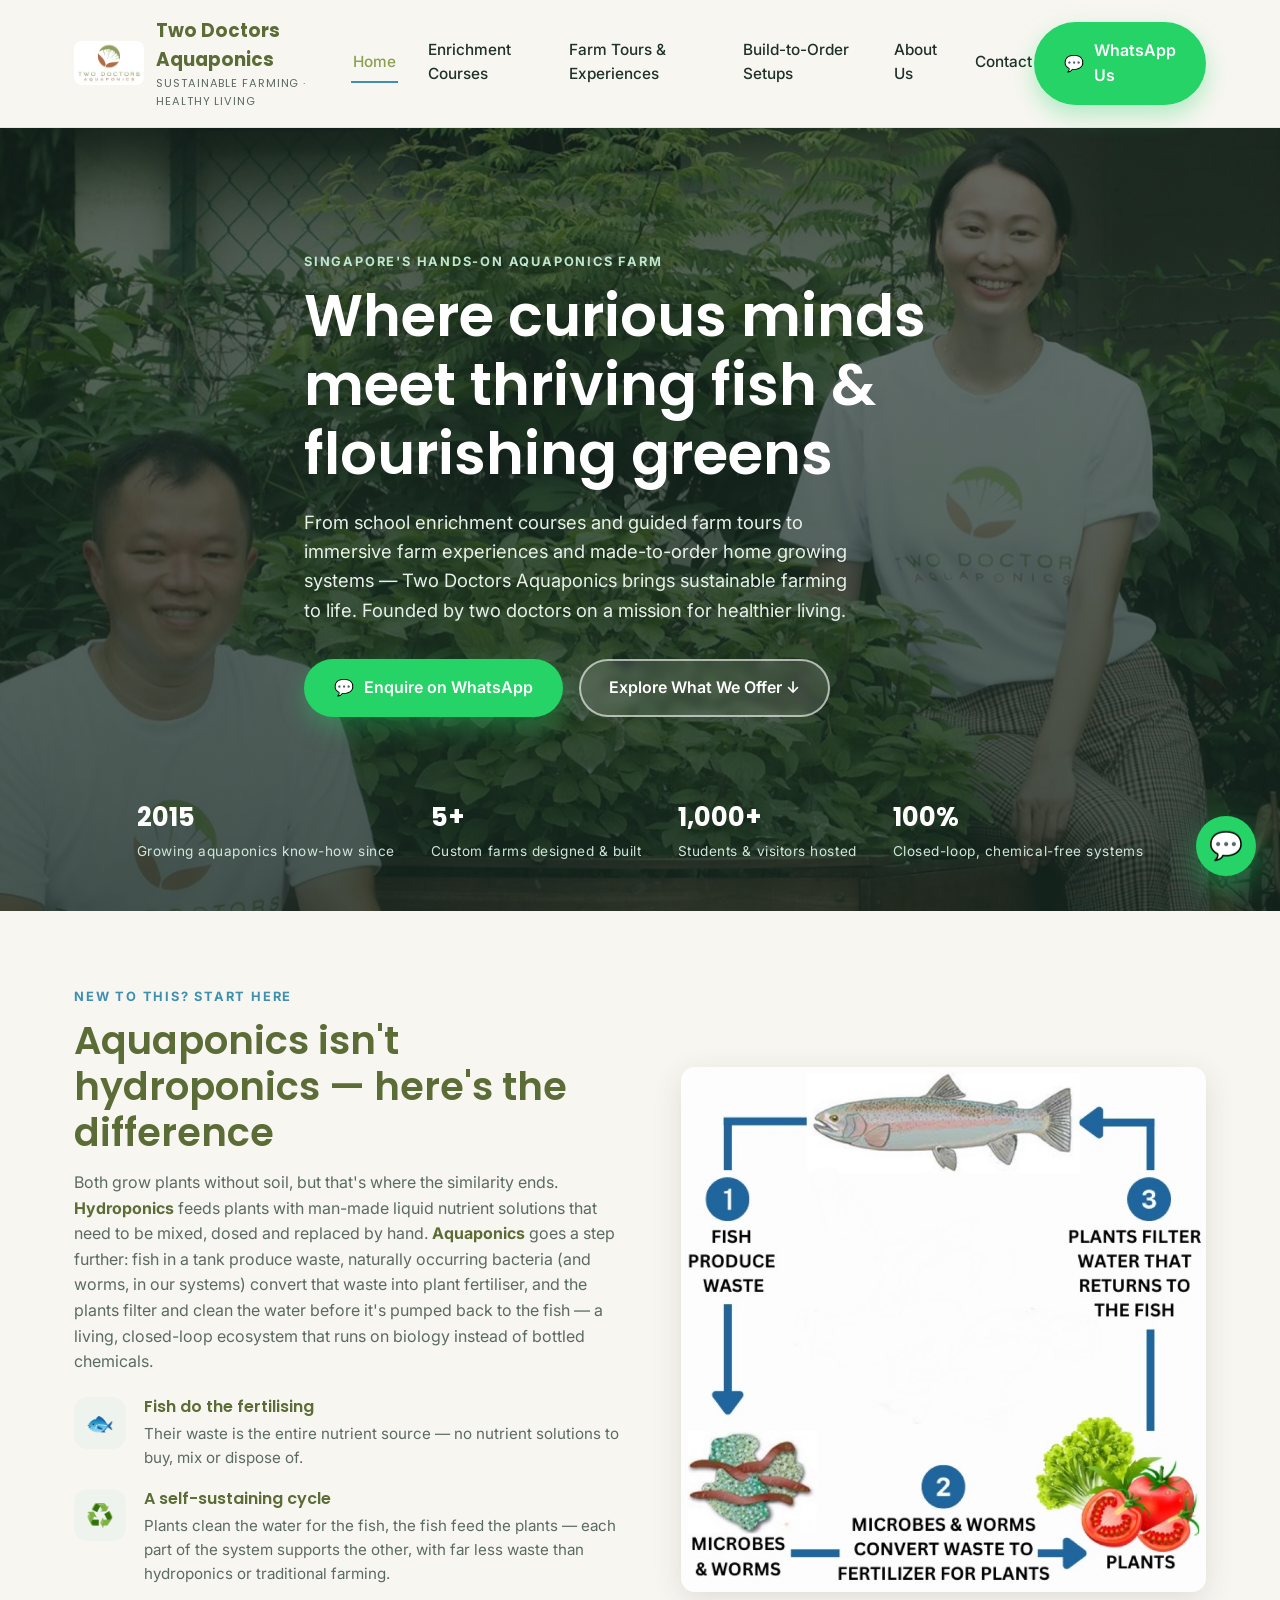
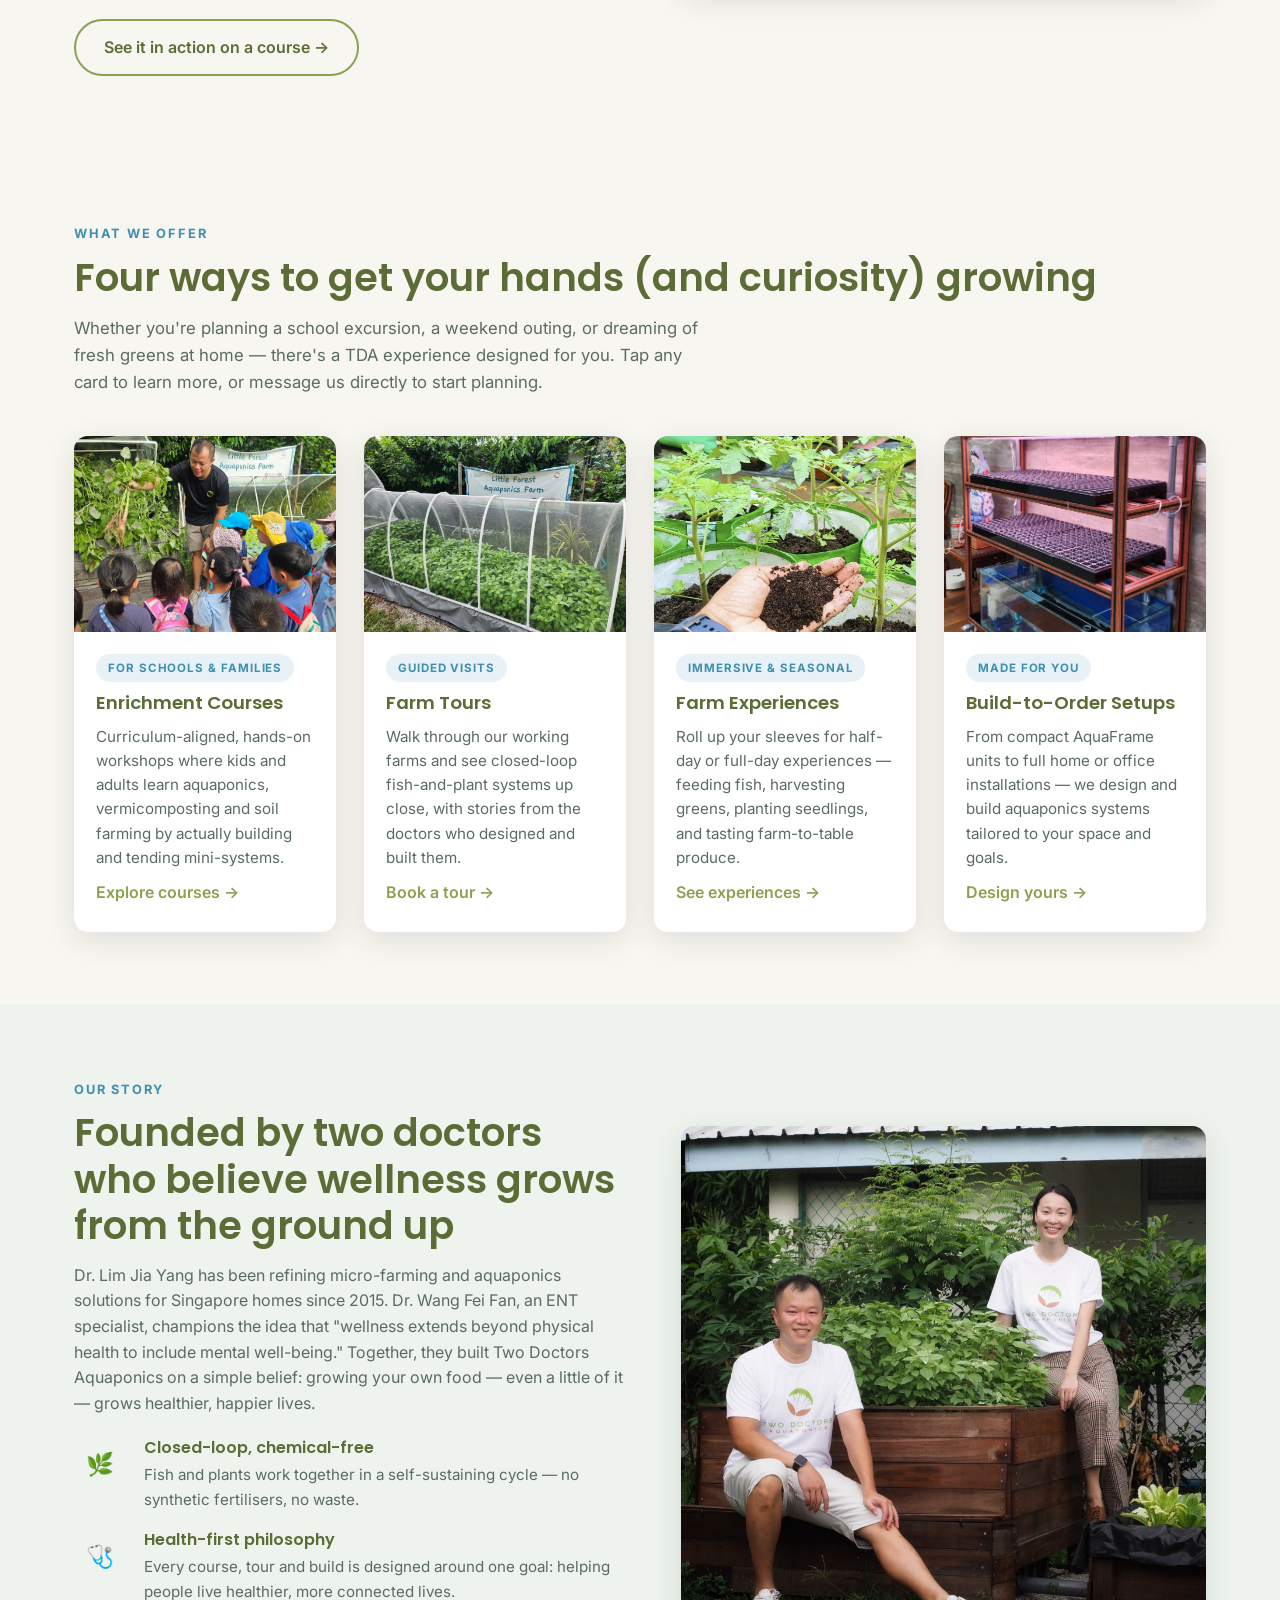
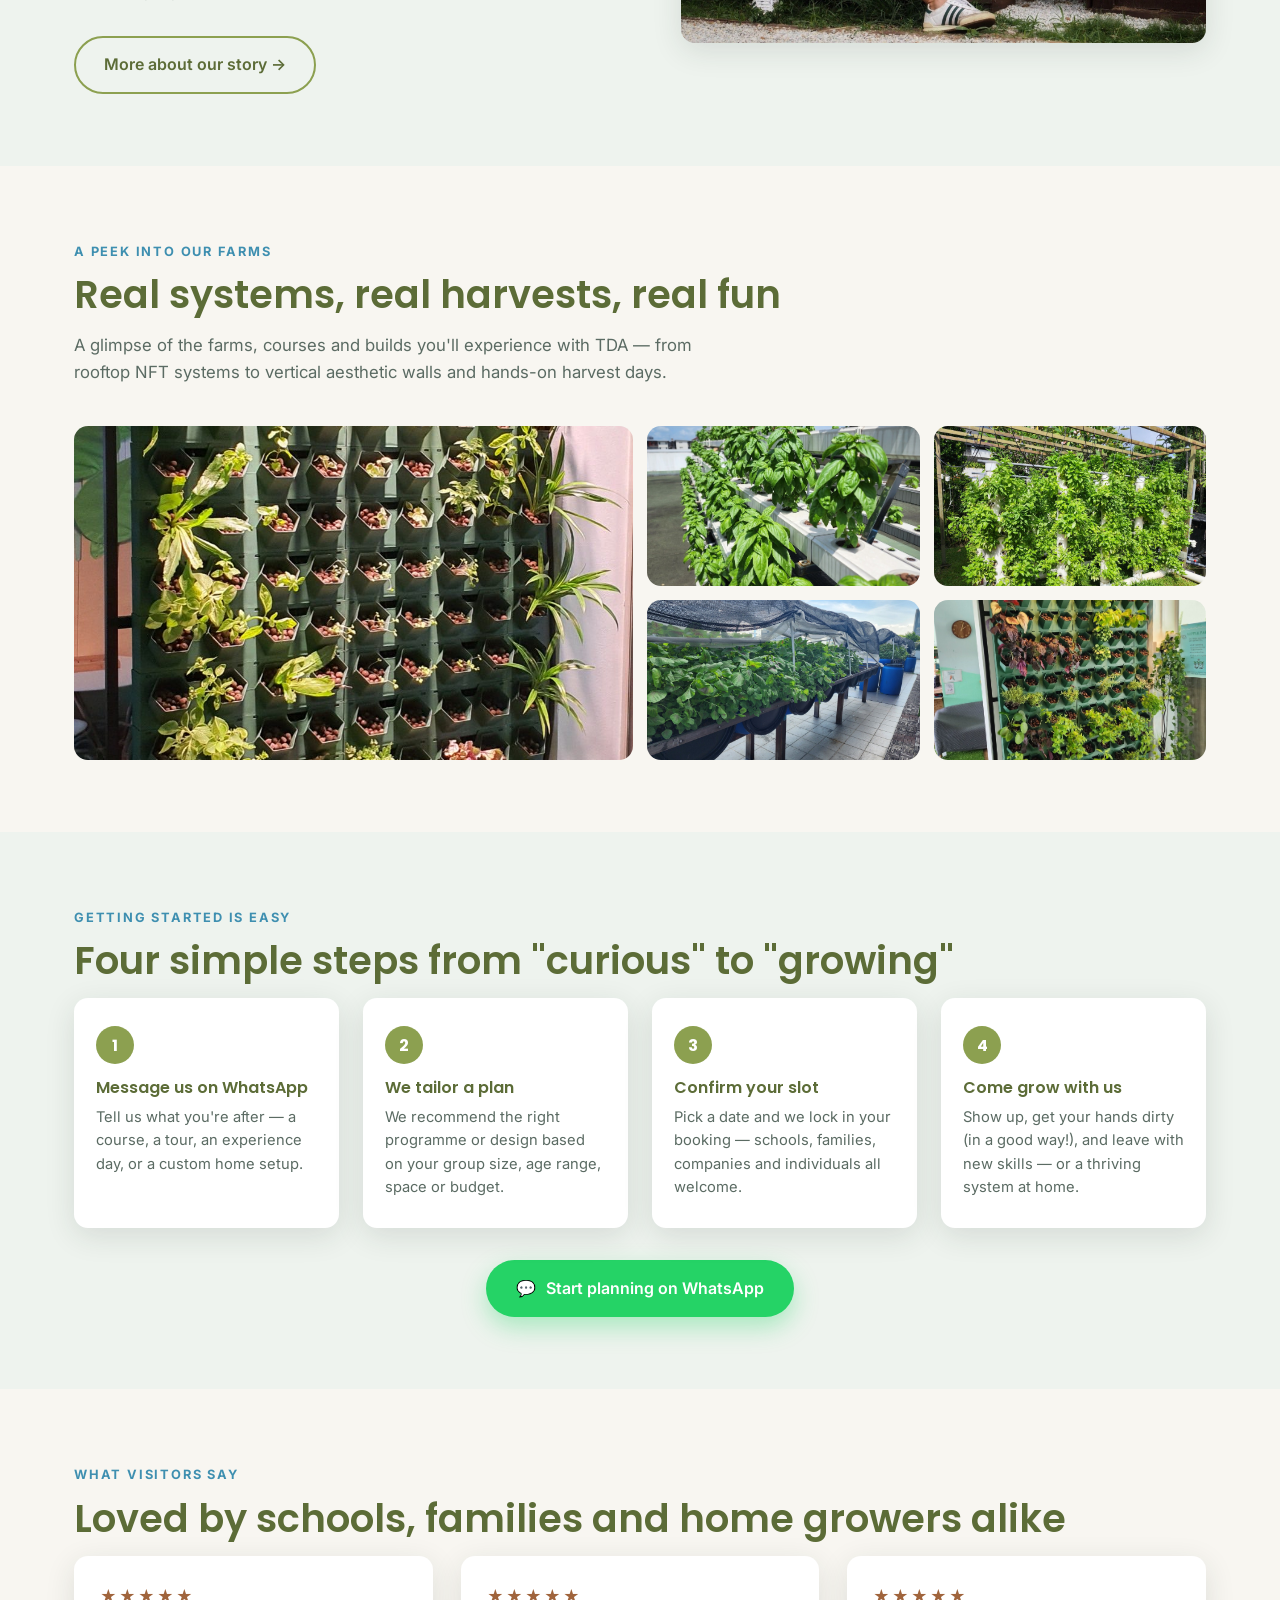
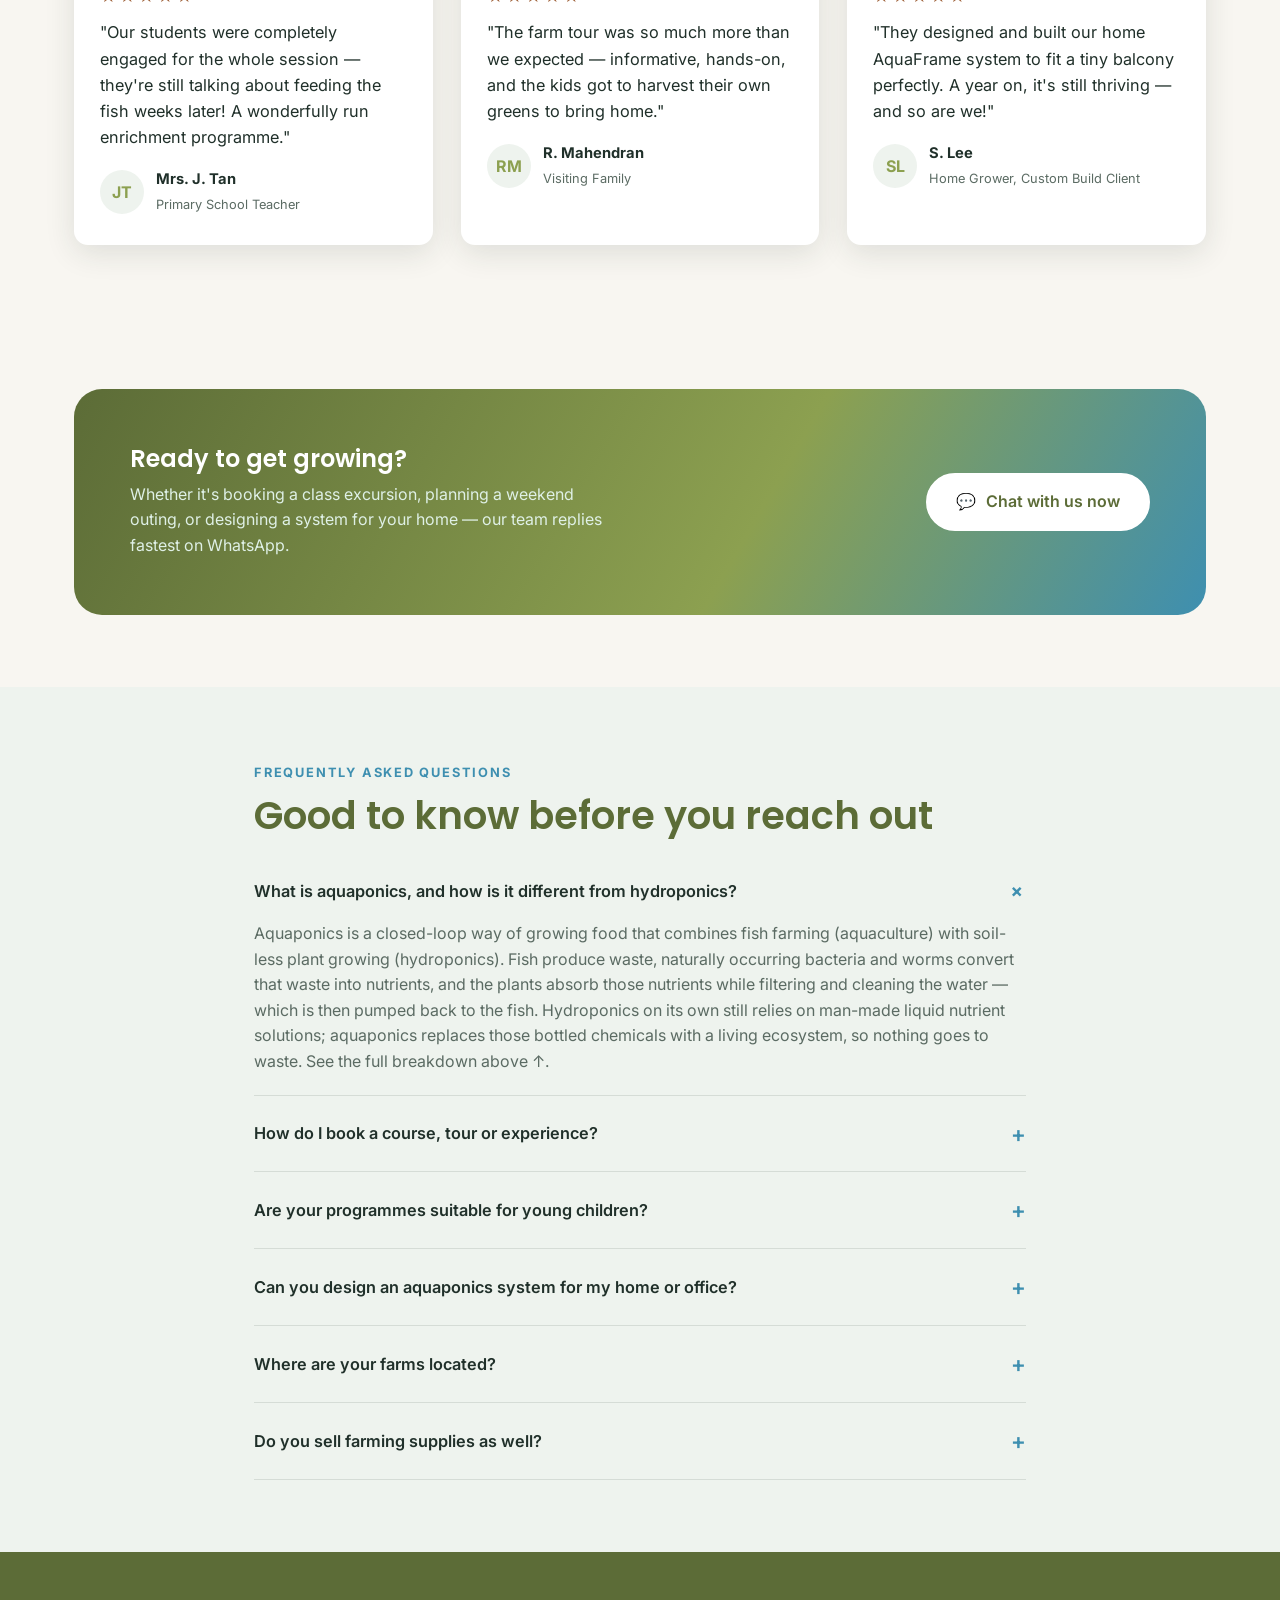
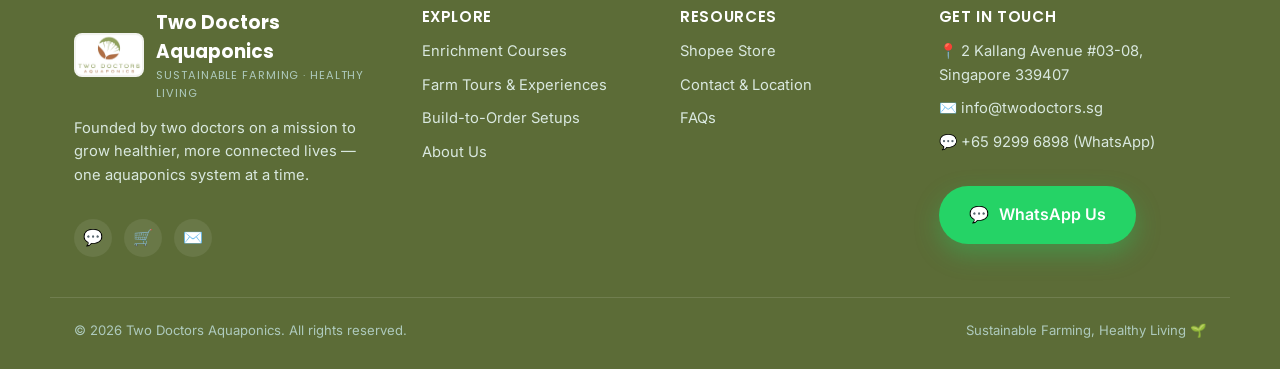
==== index.html @ 270d8f88 "Add a "what is aquaponics vs hydroponics" intro section and FAQ entry Many visitors don't know aquap" ====
<!DOCTYPE html>
<html lang="en-SG">
<head>
  <meta charset="UTF-8" />
  <meta name="viewport" content="width=device-width, initial-scale=1.0" />
  <title>Two Doctors Aquaponics | Farm Tours, Enrichment Courses &amp; Custom Aquaponics Setups in Singapore</title>
  <meta name="description" content="Discover Two Doctors Aquaponics: hands-on farm tours, enrichment courses for kids &amp; adults, immersive farm experiences, and made-to-order home aquaponics systems. WhatsApp us to book your visit today." />
  <meta name="keywords" content="aquaponics Singapore, farm tours Singapore, enrichment courses Singapore, aquaponics workshop, home aquaponics system, build to order aquaponics, vertical farming Singapore, sustainable farming, school excursion farm visit" />
  <meta name="robots" content="index, follow" />
  <link rel="canonical" href="https://limjyg.github.io/two-doctors-aquaponics/" />

  <!-- Open Graph / Social -->
  <meta property="og:type" content="website" />
  <meta property="og:site_name" content="Two Doctors Aquaponics" />
  <meta property="og:title" content="Two Doctors Aquaponics | Farm Tours, Courses &amp; Custom Aquaponics Setups" />
  <meta property="og:description" content="Hands-on farm tours, enrichment courses, immersive farm experiences and made-to-order home aquaponics systems. WhatsApp us to enquire and book." />
  <meta property="og:image" content="https://limjyg.github.io/two-doctors-aquaponics/images/hero-banner.jpg" />
  <meta property="og:url" content="https://limjyg.github.io/two-doctors-aquaponics/" />
  <meta name="twitter:card" content="summary_large_image" />

  <link rel="preconnect" href="https://fonts.googleapis.com" />
  <link rel="preconnect" href="https://fonts.gstatic.com" crossorigin />
  <link href="https://fonts.googleapis.com/css2?family=Poppins:wght@500;600;700;800&amp;family=Inter:wght@400;500;600&amp;display=swap" rel="stylesheet" />
  <link rel="stylesheet" href="css/styles.css" />
  <link rel="icon" type="image/png" sizes="32x32" href="images/favicon-32.png" />
  <link rel="icon" type="image/png" sizes="192x192" href="images/favicon-192.png" />
  <link rel="apple-touch-icon" sizes="180x180" href="images/apple-touch-icon.png" />
  <link rel="shortcut icon" href="images/favicon.ico" />

  <!-- Structured data: Local Business -->
  <script type="application/ld+json">
  {
    "@context": "https://schema.org",
    "@type": "LocalBusiness",
    "name": "Two Doctors Aquaponics",
    "alternateName": "TDA",
    "description": "Aquaponics farm offering enrichment courses, farm tours, immersive farm experiences and made-to-order home aquaponics systems in Singapore.",
    "url": "https://limjyg.github.io/two-doctors-aquaponics/",
    "image": "images/hero-banner.jpg",
    "telephone": "+65-9299-6898",
    "priceRange": "$$",
    "address": {
      "@type": "PostalAddress",
      "streetAddress": "2 Kallang Avenue #03-08",
      "addressLocality": "Singapore",
      "postalCode": "339407",
      "addressCountry": "SG"
    },
    "sameAs": [
      "https://wa.me/6592996898",
      "https://shopee.sg/shop/1357165918"
    ]
  }
  </script>
</head>
<body>

  <header class="site-header">
    <nav class="nav">
      <a href="index.html" class="brand">
        <img class="brand-logo" src="images/logo.jpg" alt="Two Doctors Aquaponics logo" />
        <span>Two Doctors Aquaponics<small>Sustainable Farming · Healthy Living</small></span>
      </a>
      <button class="nav-toggle" aria-label="Toggle navigation" aria-expanded="false">☰</button>
      <div class="nav-links">
        <a href="index.html">Home</a>
        <a href="enrichment-courses.html">Enrichment Courses</a>
        <a href="farm-tours-experiences.html">Farm Tours &amp; Experiences</a>
        <a href="custom-builds.html">Build-to-Order Setups</a>
        <a href="about.html">About Us</a>
        <a href="contact.html">Contact</a>
      </div>
      <div class="nav-cta">
        <a class="btn btn-whatsapp" href="https://wa.me/6592996898?text=Hi%20Two%20Doctors%20Aquaponics%2C%20I%27d%20like%20to%20find%20out%20more!" data-wa-label="nav_cta" target="_blank" rel="noopener">
          <span aria-hidden="true">💬</span><span class="btn-text-full">WhatsApp Us</span>
        </a>
      </div>
    </nav>
  </header>

  <!-- ============ HERO ============ -->
  <section class="hero">
    <div class="hero-bg" style="background-image:url('images/hero-banner.jpg');"></div>
    <div class="hero-overlay"></div>
    <div class="hero-content">
      <span class="eyebrow">Singapore's Hands-On Aquaponics Farm</span>
      <h1>Where curious minds meet thriving fish &amp; flourishing greens</h1>
      <p>From school enrichment courses and guided farm tours to immersive farm experiences and made-to-order home growing systems — Two Doctors Aquaponics brings sustainable farming to life. Founded by two doctors on a mission for healthier living.</p>
      <div class="hero-actions">
        <a class="btn btn-whatsapp" href="https://wa.me/6592996898?text=Hi%20TDA%2C%20I%27d%20like%20to%20enquire%20about%20your%20programmes!" data-wa-label="hero_primary" target="_blank" rel="noopener">
          <span aria-hidden="true">💬</span> Enquire on WhatsApp
        </a>
        <a class="btn btn-ghost-light" href="#offerings">Explore What We Offer ↓</a>
      </div>
    </div>
    <div class="hero-stats">
      <div class="hero-stat"><strong>2015</strong><span>Growing aquaponics know-how since</span></div>
      <div class="hero-stat"><strong>5+</strong><span>Custom farms designed &amp; built</span></div>
      <div class="hero-stat"><strong>1,000+</strong><span>Students &amp; visitors hosted</span></div>
      <div class="hero-stat"><strong>100%</strong><span>Closed-loop, chemical-free systems</span></div>
    </div>
  </section>

  <!-- ============ WHAT IS AQUAPONICS ============ -->
  <section class="section" id="what-is-aquaponics">
    <div class="container">
      <div class="split">
        <div class="split-content reveal">
          <span class="eyebrow">New To This? Start Here</span>
          <h2 class="section-title">Aquaponics isn't hydroponics — here's the difference</h2>
          <p style="color:var(--color-muted); margin-bottom: 22px;">Both grow plants without soil, but that's where the similarity ends. <strong style="color:var(--color-primary-dark);">Hydroponics</strong> feeds plants with man-made liquid nutrient solutions that need to be mixed, dosed and replaced by hand. <strong style="color:var(--color-primary-dark);">Aquaponics</strong> goes a step further: fish in a tank produce waste, naturally occurring bacteria (and worms, in our systems) convert that waste into plant fertiliser, and the plants filter and clean the water before it's pumped back to the fish — a living, closed-loop ecosystem that runs on biology instead of bottled chemicals.</p>
          <div class="feature" style="margin-bottom:18px;">
            <div class="feature-icon" aria-hidden="true">🐟</div>
            <div><h4>Fish do the fertilising</h4><p>Their waste is the entire nutrient source — no nutrient solutions to buy, mix or dispose of.</p></div>
          </div>
          <div class="feature">
            <div class="feature-icon" aria-hidden="true">♻️</div>
            <div><h4>A self-sustaining cycle</h4><p>Plants clean the water for the fish, the fish feed the plants — each part of the system supports the other, with far less waste than hydroponics or traditional farming.</p></div>
          </div>
          <a class="btn btn-outline mt-32" href="enrichment-courses.html">See it in action on a course →</a>
        </div>
        <div class="split-media reveal">
          <img src="images/home-img-1.jpg" alt="Diagram of the aquaponics nutrient cycle: fish produce waste, microbes and worms convert it to fertiliser, and plants filter the water that returns to the fish" loading="lazy" />
        </div>
      </div>
    </div>
  </section>

  <!-- ============ OFFERINGS ============ -->
  <section class="section" id="offerings">
    <div class="container">
      <span class="eyebrow">What We Offer</span>
      <h2 class="section-title">Four ways to get your hands (and curiosity) growing</h2>
      <p class="section-subtitle">Whether you're planning a school excursion, a weekend outing, or dreaming of fresh greens at home — there's a TDA experience designed for you. Tap any card to learn more, or message us directly to start planning.</p>

      <div class="grid grid-4">
        <article class="card reveal">
          <div class="card-img"><img src="images/farming-workshops.jpg" alt="Children harvesting vegetables alongside their instructor during a Two Doctors Aquaponics enrichment workshop" loading="lazy" /></div>
          <div class="card-body">
            <span class="card-tag">For Schools &amp; Families</span>
            <h3>Enrichment Courses</h3>
            <p>Curriculum-aligned, hands-on workshops where kids and adults learn aquaponics, vermicomposting and soil farming by actually building and tending mini-systems.</p>
            <a class="card-link" href="enrichment-courses.html">Explore courses →</a>
          </div>
        </article>

        <article class="card reveal">
          <div class="card-img"><img src="images/farm-2.jpg" alt="Visitors exploring the netted growing beds at Little Forest Aquaponics Farm during a guided tour" loading="lazy" /></div>
          <div class="card-body">
            <span class="card-tag">Guided Visits</span>
            <h3>Farm Tours</h3>
            <p>Walk through our working farms and see closed-loop fish-and-plant systems up close, with stories from the doctors who designed and built them.</p>
            <a class="card-link" href="farm-tours-experiences.html">Book a tour →</a>
          </div>
        </article>

        <article class="card reveal">
          <div class="card-img"><img src="images/sustainable-supplies.jpg" alt="A hand holding nutrient-rich compost beside young seedlings — the kind of hands-on moment guests enjoy on a farm experience" loading="lazy" /></div>
          <div class="card-body">
            <span class="card-tag">Immersive &amp; Seasonal</span>
            <h3>Farm Experiences</h3>
            <p>Roll up your sleeves for half-day or full-day experiences — feeding fish, harvesting greens, planting seedlings, and tasting farm-to-table produce.</p>
            <a class="card-link" href="farm-tours-experiences.html">See experiences →</a>
          </div>
        </article>

        <article class="card reveal">
          <div class="card-img"><img src="images/aquaframe.jpg" alt="The TDA AquaFrame home aquaponics unit, with aluminium frame, fish tank base and growing racks" loading="lazy" /></div>
          <div class="card-body">
            <span class="card-tag">Made For You</span>
            <h3>Build-to-Order Setups</h3>
            <p>From compact AquaFrame units to full home or office installations — we design and build aquaponics systems tailored to your space and goals.</p>
            <a class="card-link" href="custom-builds.html">Design yours →</a>
          </div>
        </article>
      </div>
    </div>
  </section>

  <!-- ============ ABOUT TEASER / SPLIT ============ -->
  <section class="section section-alt">
    <div class="container">
      <div class="split">
        <div class="split-content reveal">
          <span class="eyebrow">Our Story</span>
          <h2 class="section-title">Founded by two doctors who believe wellness grows from the ground up</h2>
          <p style="color:var(--color-muted); margin-bottom: 22px;">Dr. Lim Jia Yang has been refining micro-farming and aquaponics solutions for Singapore homes since 2015. Dr. Wang Fei Fan, an ENT specialist, champions the idea that "wellness extends beyond physical health to include mental well-being." Together, they built Two Doctors Aquaponics on a simple belief: growing your own food — even a little of it — grows healthier, happier lives.</p>
          <div class="feature" style="margin-bottom:18px;">
            <div class="feature-icon" aria-hidden="true">🌿</div>
            <div><h4>Closed-loop, chemical-free</h4><p>Fish and plants work together in a self-sustaining cycle — no synthetic fertilisers, no waste.</p></div>
          </div>
          <div class="feature">
            <div class="feature-icon" aria-hidden="true">🩺</div>
            <div><h4>Health-first philosophy</h4><p>Every course, tour and build is designed around one goal: helping people live healthier, more connected lives.</p></div>
          </div>
          <a class="btn btn-outline mt-32" href="about.html">More about our story →</a>
        </div>
        <div class="split-media reveal">
          <img src="images/home-img-3.jpg" alt="Members of the Two Doctors Aquaponics team in branded TDA t-shirts beside a raised aquaponics growing bed" loading="lazy" />
        </div>
      </div>
    </div>
  </section>

  <!-- ============ GALLERY ============ -->
  <section class="section">
    <div class="container">
      <span class="eyebrow">A Peek Into Our Farms</span>
      <h2 class="section-title">Real systems, real harvests, real fun</h2>
      <p class="section-subtitle">A glimpse of the farms, courses and builds you'll experience with TDA — from rooftop NFT systems to vertical aesthetic walls and hands-on harvest days.</p>
      <div class="gallery">
        <img class="span-2" src="images/aesthetic-design.jpg" alt="Indoor aquaponics aesthetic wall with over a hundred planting pockets and a fish tank base" loading="lazy" />
        <img src="images/farm-1.jpg" alt="Rows of basil thriving in a vertical rooftop aquaponics tower" loading="lazy" />
        <img src="images/farm-3.jpg" alt="A vertical aquaponics tower covered in lush greenery" loading="lazy" />
        <img src="images/farm-5.jpg" alt="A rooftop NFT aquaponics system shaded with netting, overlooking the city" loading="lazy" />
        <img src="images/farm-4.jpg" alt="Raised media beds with an auto-siphon system growing leafy greens beside a fish tank" loading="lazy" />
      </div>
    </div>
  </section>

  <!-- ============ HOW IT WORKS / PROCESS ============ -->
  <section class="section section-alt">
    <div class="container">
      <span class="eyebrow">Getting Started Is Easy</span>
      <h2 class="section-title">Four simple steps from "curious" to "growing"</h2>
      <div class="steps">
        <div class="step reveal">
          <h4>Message us on WhatsApp</h4>
          <p>Tell us what you're after — a course, a tour, an experience day, or a custom home setup.</p>
        </div>
        <div class="step reveal">
          <h4>We tailor a plan</h4>
          <p>We recommend the right programme or design based on your group size, age range, space or budget.</p>
        </div>
        <div class="step reveal">
          <h4>Confirm your slot</h4>
          <p>Pick a date and we lock in your booking — schools, families, companies and individuals all welcome.</p>
        </div>
        <div class="step reveal">
          <h4>Come grow with us</h4>
          <p>Show up, get your hands dirty (in a good way!), and leave with new skills — or a thriving system at home.</p>
        </div>
      </div>
      <div class="text-center mt-32">
        <a class="btn btn-whatsapp" href="https://wa.me/6592996898?text=Hi%20TDA%2C%20I%27d%20like%20to%20get%20started%20—%20can%20you%20help%20me%20plan%20a%20visit%20or%20course%3F" data-wa-label="how_it_works_cta" target="_blank" rel="noopener">
          <span aria-hidden="true">💬</span> Start planning on WhatsApp
        </a>
      </div>
    </div>
  </section>

  <!-- ============ TESTIMONIALS ============ -->
  <section class="section">
    <div class="container">
      <span class="eyebrow">What Visitors Say</span>
      <h2 class="section-title">Loved by schools, families and home growers alike</h2>
      <div class="grid grid-3">
        <div class="testimonial reveal">
          <div class="stars" aria-label="5 out of 5 stars">★★★★★</div>
          <p class="quote">"Our students were completely engaged for the whole session — they're still talking about feeding the fish weeks later! A wonderfully run enrichment programme."</p>
          <div class="who"><div class="avatar">JT</div><div><strong>Mrs. J. Tan</strong><span>Primary School Teacher</span></div></div>
        </div>
        <div class="testimonial reveal">
          <div class="stars" aria-label="5 out of 5 stars">★★★★★</div>
          <p class="quote">"The farm tour was so much more than we expected — informative, hands-on, and the kids got to harvest their own greens to bring home."</p>
          <div class="who"><div class="avatar">RM</div><div><strong>R. Mahendran</strong><span>Visiting Family</span></div></div>
        </div>
        <div class="testimonial reveal">
          <div class="stars" aria-label="5 out of 5 stars">★★★★★</div>
          <p class="quote">"They designed and built our home AquaFrame system to fit a tiny balcony perfectly. A year on, it's still thriving — and so are we!"</p>
          <div class="who"><div class="avatar">SL</div><div><strong>S. Lee</strong><span>Home Grower, Custom Build Client</span></div></div>
        </div>
      </div>
    </div>
  </section>

  <!-- ============ CTA BAND ============ -->
  <section class="section">
    <div class="container">
      <div class="cta-band reveal">
        <div>
          <h2>Ready to get growing?</h2>
          <p>Whether it's booking a class excursion, planning a weekend outing, or designing a system for your home — our team replies fastest on WhatsApp.</p>
        </div>
        <a class="btn btn-ghost-light" href="https://wa.me/6592996898?text=Hi%20TDA%2C%20I%27d%20like%20to%20find%20out%20more%20and%20get%20a%20quote%2Fbooking!" data-wa-label="cta_band" target="_blank" rel="noopener" style="background:#fff; color:var(--color-primary-dark); border-color:#fff;">
          <span aria-hidden="true">💬</span> Chat with us now
        </a>
      </div>
    </div>
  </section>

  <!-- ============ FAQ (SEO: rich content + schema) ============ -->
  <section class="section section-alt">
    <div class="container" style="max-width: 820px;">
      <span class="eyebrow">Frequently Asked Questions</span>
      <h2 class="section-title">Good to know before you reach out</h2>
      <details class="faq-item" open>
        <summary>What is aquaponics, and how is it different from hydroponics?</summary>
        <p>Aquaponics is a closed-loop way of growing food that combines fish farming (aquaculture) with soil-less plant growing (hydroponics). Fish produce waste, naturally occurring bacteria and worms convert that waste into nutrients, and the plants absorb those nutrients while filtering and cleaning the water — which is then pumped back to the fish. Hydroponics on its own still relies on man-made liquid nutrient solutions; aquaponics replaces those bottled chemicals with a living ecosystem, so nothing goes to waste. <a href="#what-is-aquaponics">See the full breakdown above ↑</a>.</p>
      </details>
      <details class="faq-item">
        <summary>How do I book a course, tour or experience?</summary>
        <p>The fastest way is to message us directly on WhatsApp at +65 9299 6898 — just tap any "WhatsApp Us" button on this site. Let us know your preferred dates, group size and what you're interested in, and we'll help you plan from there.</p>
      </details>
      <details class="faq-item">
        <summary>Are your programmes suitable for young children?</summary>
        <p>Yes — our enrichment courses and farm experiences are designed to be hands-on and age-appropriate for both children and adults, including school groups, families and corporate teams.</p>
      </details>
      <details class="faq-item">
        <summary>Can you design an aquaponics system for my home or office?</summary>
        <p>Absolutely. Build-to-order is one of our core offerings — from compact AquaFrame units for small spaces to full custom installations. Share your space, goals and budget on WhatsApp and we'll propose a design.</p>
      </details>
      <details class="faq-item">
        <summary>Where are your farms located?</summary>
        <p>Our base is at 2 Kallang Avenue #03-08, Singapore 339407, and we also manage and showcase several partner farm installations across Singapore. We'll confirm the exact tour or pick-up location when you book.</p>
      </details>
      <details class="faq-item">
        <summary>Do you sell farming supplies as well?</summary>
        <p>Yes — sustainable supplies such as K1 filter media, compost worms, vermicompost, pipes, seeds and seedlings are available via our Shopee store, linked in the footer of every page.</p>
      </details>
    </div>
  </section>
  <script type="application/ld+json">
  {
    "@context": "https://schema.org",
    "@type": "FAQPage",
    "mainEntity": [
      {"@type": "Question","name": "What is aquaponics, and how is it different from hydroponics?","acceptedAnswer": {"@type": "Answer","text": "Aquaponics combines fish farming with soil-less plant growing in a closed loop: fish produce waste, bacteria and worms convert it into nutrients, and plants absorb those nutrients while cleaning the water that returns to the fish. Hydroponics alone still relies on man-made liquid nutrient solutions; aquaponics replaces those bottled chemicals with a self-sustaining living ecosystem."}},
      {"@type": "Question","name": "How do I book a course, tour or experience?","acceptedAnswer": {"@type": "Answer","text": "Message us directly on WhatsApp at +65 9299 6898 with your preferred dates, group size and interest, and we will help you plan from there."}},
      {"@type": "Question","name": "Are your programmes suitable for young children?","acceptedAnswer": {"@type": "Answer","text": "Yes, our enrichment courses and farm experiences are hands-on and age-appropriate for children and adults, including school groups, families and corporate teams."}},
      {"@type": "Question","name": "Can you design an aquaponics system for my home or office?","acceptedAnswer": {"@type": "Answer","text": "Yes, build-to-order is a core offering, from compact AquaFrame units to full custom installations tailored to your space, goals and budget."}},
      {"@type": "Question","name": "Where are your farms located?","acceptedAnswer": {"@type": "Answer","text": "Our base is at 2 Kallang Avenue #03-08, Singapore 339407, with several partner farm installations showcased across Singapore."}},
      {"@type": "Question","name": "Do you sell farming supplies as well?","acceptedAnswer": {"@type": "Answer","text": "Yes, sustainable supplies such as K1 filter media, compost worms, vermicompost, pipes, seeds and seedlings are available via our Shopee store."}}
    ]
  }
  </script>

  <!-- ============ FOOTER ============ -->
  <footer class="site-footer">
    <div class="container footer-grid">
      <div>
        <div class="brand" style="color:#fff; margin-bottom:14px;">
          <img class="brand-logo" src="images/logo.jpg" alt="Two Doctors Aquaponics logo" />
          <span>Two Doctors Aquaponics<small style="color:#aecabd;">Sustainable Farming · Healthy Living</small></span>
        </div>
        <p style="font-size:0.92rem; max-width:320px;">Founded by two doctors on a mission to grow healthier, more connected lives — one aquaponics system at a time.</p>
        <div class="social-row mt-32">
          <a href="https://wa.me/6592996898" target="_blank" rel="noopener" aria-label="WhatsApp" data-wa-label="footer_social">💬</a>
          <a href="https://shopee.sg/shop/1357165918" target="_blank" rel="noopener" aria-label="Shopee Store">🛒</a>
          <a href="mailto:info@twodoctors.sg" aria-label="Email">✉️</a>
        </div>
      </div>
      <div>
        <h4>Explore</h4>
        <ul>
          <li><a href="enrichment-courses.html">Enrichment Courses</a></li>
          <li><a href="farm-tours-experiences.html">Farm Tours &amp; Experiences</a></li>
          <li><a href="custom-builds.html">Build-to-Order Setups</a></li>
          <li><a href="about.html">About Us</a></li>
        </ul>
      </div>
      <div>
        <h4>Resources</h4>
        <ul>
          <li><a href="https://shopee.sg/shop/1357165918" target="_blank" rel="noopener">Shopee Store</a></li>
          <li><a href="contact.html">Contact &amp; Location</a></li>
          <li><a href="contact.html#faq">FAQs</a></li>
        </ul>
      </div>
      <div>
        <h4>Get In Touch</h4>
        <ul>
          <li>📍 2 Kallang Avenue #03-08, Singapore 339407</li>
          <li>✉️ <a href="mailto:info@twodoctors.sg">info@twodoctors.sg</a></li>
          <li>💬 <a href="https://wa.me/6592996898" target="_blank" rel="noopener">+65 9299 6898 (WhatsApp)</a></li>
        </ul>
        <a class="btn btn-whatsapp mt-32" href="https://wa.me/6592996898?text=Hi%20TDA%2C%20I%27d%20like%20to%20find%20out%20more!" data-wa-label="footer_cta" target="_blank" rel="noopener">
          <span aria-hidden="true">💬</span> WhatsApp Us
        </a>
      </div>
    </div>
    <div class="container footer-bottom">
      <span>© <span id="year"></span> Two Doctors Aquaponics. All rights reserved.</span>
      <span>Sustainable Farming, Healthy Living 🌱</span>
    </div>
  </footer>

  <a class="whatsapp-float" href="https://wa.me/6592996898?text=Hi%20TDA%2C%20I%27d%20like%20to%20find%20out%20more!" target="_blank" rel="noopener" aria-label="Chat with Two Doctors Aquaponics on WhatsApp" data-wa-label="floating_button">💬</a>

  <script src="js/main.js"></script>
</body>
</html>
---- css/styles.css ----
/* ========================================================
   Two Doctors Aquaponics — Site Styles
   Palette: deep leaf green, aqua-water blue, warm wood accent,
   cream backgrounds — evokes the closed-loop fish + plant system.
   ======================================================== */

:root {
  --color-primary: #8ca050;       /* sage green — sampled from the TDA logo */
  --color-primary-dark: #5c6c37;  /* deeper shade of the logo's leaf green */
  --color-secondary: #3e8fb0;     /* aqua / water blue (complements the "aqua" in aquaponics) */
  --color-accent: #a0643c;        /* terracotta brown — sampled from the TDA logo */
  --color-whatsapp: #25d366;      /* WhatsApp brand green for CTAs */
  --color-whatsapp-dark: #1ebe5d;
  --color-bg: #f8f6f1;            /* warm cream */
  --color-bg-alt: #eef3ee;        /* pale leaf-tinted background */
  --color-dark: #20302a;          /* near-black green for text */
  --color-muted: #5b6b63;
  --color-white: #ffffff;
  --shadow-soft: 0 8px 30px rgba(32, 48, 42, 0.12);
  --radius: 14px;
  --max-width: 1180px;
  --font-heading: 'Poppins', 'Segoe UI', sans-serif;
  --font-body: 'Inter', 'Segoe UI', sans-serif;
}

* { box-sizing: border-box; margin: 0; padding: 0; }

html { scroll-behavior: smooth; }

body {
  font-family: var(--font-body);
  color: var(--color-dark);
  background: var(--color-bg);
  line-height: 1.6;
  -webkit-font-smoothing: antialiased;
}

img { max-width: 100%; display: block; }

a { color: inherit; text-decoration: none; }

h1, h2, h3, h4 {
  font-family: var(--font-heading);
  font-weight: 600;
  line-height: 1.2;
  color: var(--color-primary-dark);
}

.container {
  max-width: var(--max-width);
  margin: 0 auto;
  padding: 0 24px;
}

.section { padding: 72px 0; }
.section-alt { background: var(--color-bg-alt); }

.eyebrow {
  display: inline-block;
  font-size: 0.8rem;
  letter-spacing: 0.14em;
  text-transform: uppercase;
  color: var(--color-secondary);
  font-weight: 700;
  margin-bottom: 10px;
}

.section-title { font-size: clamp(1.7rem, 3.4vw, 2.4rem); margin-bottom: 14px; }
.section-subtitle { color: var(--color-muted); max-width: 640px; margin-bottom: 40px; font-size: 1.05rem; }

/* ---------- Buttons ---------- */
.btn {
  display: inline-flex;
  align-items: center;
  gap: 10px;
  padding: 14px 28px;
  border-radius: 999px;
  font-weight: 600;
  font-size: 1rem;
  border: 2px solid transparent;
  cursor: pointer;
  transition: transform 0.15s ease, box-shadow 0.15s ease, background 0.15s ease;
}
.btn:hover { transform: translateY(-2px); }

.btn-whatsapp {
  background: var(--color-whatsapp);
  color: var(--color-white);
  box-shadow: 0 10px 24px rgba(37, 211, 102, 0.35);
}
.btn-whatsapp:hover { background: var(--color-whatsapp-dark); }

.btn-outline {
  background: transparent;
  border-color: var(--color-primary);
  color: var(--color-primary-dark);
}
.btn-outline:hover { background: var(--color-primary); color: var(--color-white); }

.btn-ghost-light {
  background: rgba(255,255,255,0.12);
  border-color: rgba(255,255,255,0.6);
  color: var(--color-white);
  backdrop-filter: blur(4px);
}
.btn-ghost-light:hover { background: var(--color-white); color: var(--color-primary-dark); }

/* ---------- Header / Nav ---------- */
.site-header {
  position: sticky;
  top: 0;
  z-index: 100;
  background: rgba(248, 246, 241, 0.92);
  backdrop-filter: blur(8px);
  border-bottom: 1px solid rgba(32, 48, 42, 0.08);
}
.nav {
  display: flex;
  align-items: center;
  justify-content: space-between;
  padding: 16px 24px;
  max-width: var(--max-width);
  margin: 0 auto;
}
.brand {
  display: flex;
  align-items: center;
  gap: 12px;
  font-family: var(--font-heading);
  font-weight: 700;
  font-size: 1.15rem;
  color: var(--color-primary-dark);
}
.brand-logo {
  height: 44px;
  width: auto;
  border-radius: 8px;
  object-fit: contain;
  background: var(--color-white);
  padding: 2px;
}
.site-footer .brand-logo { background: rgba(255,255,255,0.92); }
.brand small { display: block; font-weight: 400; font-size: 0.7rem; color: var(--color-muted); letter-spacing: 0.08em; text-transform: uppercase; }

.nav-links {
  display: flex;
  align-items: center;
  gap: 28px;
  font-weight: 500;
  font-size: 0.96rem;
}
.nav-links a { padding: 6px 2px; border-bottom: 2px solid transparent; transition: border-color 0.15s ease, color 0.15s ease; }
.nav-links a:hover, .nav-links a.active { color: var(--color-primary); border-bottom-color: var(--color-secondary); }

.nav-cta { display: flex; align-items: center; gap: 16px; }
.nav-toggle { display: none; background: none; border: none; font-size: 1.6rem; cursor: pointer; color: var(--color-primary-dark); }

@media (max-width: 880px) {
  .nav-links {
    position: absolute;
    top: 100%; left: 0; right: 0;
    background: var(--color-white);
    flex-direction: column;
    align-items: flex-start;
    padding: 18px 24px;
    gap: 14px;
    box-shadow: var(--shadow-soft);
    display: none;
  }
  .nav-links.open { display: flex; }
  .nav-toggle { display: block; }
  .nav-cta .btn span.btn-text-full { display: none; }
}

/* ---------- Hero ---------- */
.hero {
  position: relative;
  min-height: 86vh;
  display: flex;
  flex-direction: column;
  justify-content: center;
  align-items: stretch;
  color: var(--color-white);
  overflow: hidden;
}
.hero-bg {
  position: absolute;
  inset: 0;
  background-size: cover;
  background-position: center;
  transform: scale(1.04);
}
.hero-overlay {
  position: absolute;
  inset: 0;
  background: linear-gradient(180deg, rgba(20,40,32,0.62) 0%, rgba(20,40,32,0.78) 100%);
}
.hero-content {
  position: relative;
  z-index: 2;
  max-width: 720px;
  padding: 120px 24px 80px;
  margin: 0 auto;
  width: 100%;
}
.hero .eyebrow { color: #bfe6cf; }
.hero h1 {
  color: var(--color-white);
  font-size: clamp(2.2rem, 5.4vw, 3.6rem);
  margin-bottom: 18px;
}
.hero p { font-size: 1.15rem; color: #e7f1ea; max-width: 560px; margin-bottom: 34px; }
.hero-actions { display: flex; flex-wrap: wrap; gap: 16px; }
.hero-stats {
  position: relative;
  z-index: 2;
  display: flex;
  flex-wrap: wrap;
  gap: 36px;
  max-width: var(--max-width);
  margin: 0 auto;
  padding: 0 24px 48px;
}
.hero-stat strong { display: block; font-size: 1.6rem; font-family: var(--font-heading); }
.hero-stat span { font-size: 0.85rem; color: #cfe6da; letter-spacing: 0.04em; }

/* ---------- Offering / Feature Cards ---------- */
.grid {
  display: grid;
  gap: 28px;
}
.grid-4 { grid-template-columns: repeat(4, 1fr); }
.grid-3 { grid-template-columns: repeat(3, 1fr); }
.grid-2 { grid-template-columns: repeat(2, 1fr); }
@media (max-width: 1000px) { .grid-4 { grid-template-columns: repeat(2, 1fr); } .grid-3 { grid-template-columns: repeat(2,1fr);} }
@media (max-width: 640px) { .grid-4, .grid-3, .grid-2 { grid-template-columns: 1fr; } }

.card {
  background: var(--color-white);
  border-radius: var(--radius);
  overflow: hidden;
  box-shadow: var(--shadow-soft);
  display: flex;
  flex-direction: column;
  transition: transform 0.2s ease, box-shadow 0.2s ease;
}
.card:hover { transform: translateY(-6px); box-shadow: 0 20px 44px rgba(32,48,42,0.18); }
.card-img { aspect-ratio: 4 / 3; overflow: hidden; }
.card-img img { width: 100%; height: 100%; object-fit: cover; transition: transform 0.4s ease; }
.card:hover .card-img img { transform: scale(1.08); }
.card-body { padding: 22px 22px 26px; display: flex; flex-direction: column; gap: 10px; flex: 1; }
.card-body h3 { font-size: 1.15rem; }
.card-body p { color: var(--color-muted); font-size: 0.95rem; flex: 1; }
.card-tag {
  align-self: flex-start;
  font-size: 0.72rem;
  letter-spacing: 0.08em;
  text-transform: uppercase;
  font-weight: 700;
  color: var(--color-secondary);
  background: rgba(62,143,176,0.12);
  padding: 5px 12px;
  border-radius: 999px;
}
.card-link { font-weight: 600; color: var(--color-primary); display: inline-flex; align-items: center; gap: 6px; }
.card-link:hover { color: var(--color-secondary); }

/* feature / icon list */
.feature {
  display: flex;
  gap: 18px;
  align-items: flex-start;
}
.feature-icon {
  flex-shrink: 0;
  width: 52px; height: 52px;
  border-radius: 14px;
  background: var(--color-bg-alt);
  display: flex; align-items: center; justify-content: center;
  font-size: 1.4rem;
}
.feature h4 { margin-bottom: 6px; }
.feature p { color: var(--color-muted); font-size: 0.95rem; }

/* ---------- Photo gallery / collage ---------- */
.gallery { display: grid; grid-template-columns: repeat(4, 1fr); grid-auto-rows: 160px; gap: 14px; }
.gallery img { width: 100%; height: 100%; object-fit: cover; border-radius: var(--radius); }
.gallery .span-2 { grid-column: span 2; grid-row: span 2; }
@media (max-width: 760px) {
  .gallery { grid-template-columns: repeat(2, 1fr); grid-auto-rows: 130px; }
  .gallery .span-2 { grid-column: span 2; grid-row: span 1; }
}

/* ---------- Split / About sections ---------- */
.split {
  display: grid;
  grid-template-columns: 1.05fr 1fr;
  gap: 56px;
  align-items: center;
}
@media (max-width: 880px) { .split { grid-template-columns: 1fr; } }
.split img { border-radius: var(--radius); box-shadow: var(--shadow-soft); }
.split.reverse .split-media { order: 2; }
@media (max-width: 880px) { .split.reverse .split-media { order: 0; } }

/* ---------- Steps / process ---------- */
.steps { counter-reset: step; display: grid; grid-template-columns: repeat(4, 1fr); gap: 24px; }
@media (max-width: 880px) { .steps { grid-template-columns: repeat(2, 1fr); } }
@media (max-width: 540px) { .steps { grid-template-columns: 1fr; } }
.step { position: relative; padding: 28px 22px; background: var(--color-white); border-radius: var(--radius); box-shadow: var(--shadow-soft); }
.step::before {
  counter-increment: step;
  content: counter(step);
  display: inline-flex;
  align-items: center; justify-content: center;
  width: 38px; height: 38px;
  border-radius: 50%;
  background: var(--color-primary);
  color: var(--color-white);
  font-weight: 700;
  margin-bottom: 14px;
  font-family: var(--font-heading);
}
.step h4 { margin-bottom: 8px; }
.step p { color: var(--color-muted); font-size: 0.92rem; }

/* ---------- Testimonials ---------- */
.testimonial {
  background: var(--color-white);
  border-radius: var(--radius);
  padding: 28px 26px;
  box-shadow: var(--shadow-soft);
}
.testimonial p.quote { font-size: 1.02rem; color: var(--color-dark); margin-bottom: 18px; }
.testimonial .who { display: flex; align-items: center; gap: 12px; }
.avatar { width: 44px; height: 44px; border-radius: 50%; background: var(--color-bg-alt); display: flex; align-items: center; justify-content: center; font-weight: 700; color: var(--color-primary); }
.who strong { display: block; font-size: 0.92rem; }
.who span { font-size: 0.8rem; color: var(--color-muted); }
.stars { color: var(--color-accent); letter-spacing: 2px; margin-bottom: 10px; }

/* ---------- CTA band ---------- */
.cta-band {
  background: linear-gradient(120deg, var(--color-primary-dark), var(--color-primary) 60%, var(--color-secondary));
  color: var(--color-white);
  border-radius: 28px;
  padding: 56px;
  display: flex;
  flex-wrap: wrap;
  align-items: center;
  justify-content: space-between;
  gap: 28px;
}
.cta-band h2 { color: var(--color-white); margin-bottom: 8px; }
.cta-band p { color: #dff0e6; max-width: 480px; }
@media (max-width: 700px) { .cta-band { padding: 36px 26px; text-align: center; justify-content: center; } .cta-band p { margin: 0 auto; } }

/* ---------- FAQ ---------- */
.faq-item { border-bottom: 1px solid rgba(32,48,42,0.12); padding: 20px 0; }
.faq-item summary { cursor: pointer; font-weight: 600; font-size: 1.02rem; list-style: none; display: flex; justify-content: space-between; align-items: center; }
.faq-item summary::-webkit-details-marker { display: none; }
.faq-item summary::after { content: '+'; font-size: 1.4rem; color: var(--color-secondary); transition: transform 0.2s ease; }
.faq-item[open] summary::after { transform: rotate(45deg); }
.faq-item p { margin-top: 12px; color: var(--color-muted); }

/* ---------- Page header (inner pages) ---------- */
.page-header {
  background: linear-gradient(180deg, rgba(31,74,54,0.92), rgba(31,74,54,0.78)), var(--hero-img, none);
  background-size: cover;
  background-position: center;
  color: var(--color-white);
  padding: 120px 24px 70px;
  text-align: left;
}
.page-header .container { max-width: 760px; margin: 0; }
.page-header h1 { color: var(--color-white); font-size: clamp(2rem, 4.6vw, 3rem); }
.page-header p { color: #e3f0e8; margin-top: 12px; font-size: 1.08rem; }
.breadcrumb { font-size: 0.85rem; color: #cfe6da; margin-bottom: 14px; letter-spacing: 0.04em; }
.breadcrumb a:hover { color: var(--color-white); text-decoration: underline; }

/* ---------- Footer ---------- */
.site-footer {
  background: var(--color-primary-dark);
  color: #d9e8df;
  padding: 56px 0 28px;
}
.footer-grid { display: grid; grid-template-columns: 1.4fr 1fr 1fr 1.2fr; gap: 36px; }
@media (max-width: 800px) { .footer-grid { grid-template-columns: repeat(2, 1fr); } }
@media (max-width: 540px) { .footer-grid { grid-template-columns: 1fr; } }
.footer-grid h4 { color: var(--color-white); font-size: 0.95rem; margin-bottom: 14px; letter-spacing: 0.04em; text-transform: uppercase; }
.footer-grid ul { list-style: none; display: flex; flex-direction: column; gap: 10px; font-size: 0.92rem; }
.footer-grid a:hover { color: var(--color-white); }
.footer-bottom {
  border-top: 1px solid rgba(255,255,255,0.12);
  margin-top: 40px;
  padding-top: 22px;
  display: flex; flex-wrap: wrap; gap: 12px;
  justify-content: space-between;
  font-size: 0.82rem;
  color: #aecabd;
}
.social-row { display: flex; gap: 12px; }
.social-row a {
  width: 38px; height: 38px; border-radius: 50%;
  background: rgba(255,255,255,0.08);
  display: flex; align-items: center; justify-content: center;
  font-size: 1rem;
}
.social-row a:hover { background: var(--color-secondary); }

/* ---------- Floating WhatsApp button ---------- */
.whatsapp-float {
  position: fixed;
  bottom: 24px;
  right: 24px;
  z-index: 200;
  background: var(--color-whatsapp);
  color: var(--color-white);
  width: 60px; height: 60px;
  border-radius: 50%;
  display: flex; align-items: center; justify-content: center;
  font-size: 1.7rem;
  box-shadow: 0 12px 30px rgba(37,211,102,0.45);
  animation: pulse-wa 2.6s infinite;
}
.whatsapp-float:hover { transform: scale(1.08); }
@keyframes pulse-wa {
  0% { box-shadow: 0 0 0 0 rgba(37,211,102,0.45); }
  70% { box-shadow: 0 0 0 16px rgba(37,211,102,0); }
  100% { box-shadow: 0 0 0 0 rgba(37,211,102,0); }
}

/* ---------- Utility ---------- */
.text-center { text-align: center; }
.mx-auto { margin-left: auto; margin-right: auto; }
.mt-32 { margin-top: 32px; }
.badge-row { display: flex; flex-wrap: wrap; gap: 12px; margin-top: 18px; }
.badge {
  font-size: 0.8rem; font-weight: 600;
  padding: 8px 16px; border-radius: 999px;
  background: var(--color-bg-alt); color: var(--color-primary-dark);
}
.reveal { opacity: 0; transform: translateY(24px); transition: opacity 0.6s ease, transform 0.6s ease; }
.reveal.in-view { opacity: 1; transform: translateY(0); }
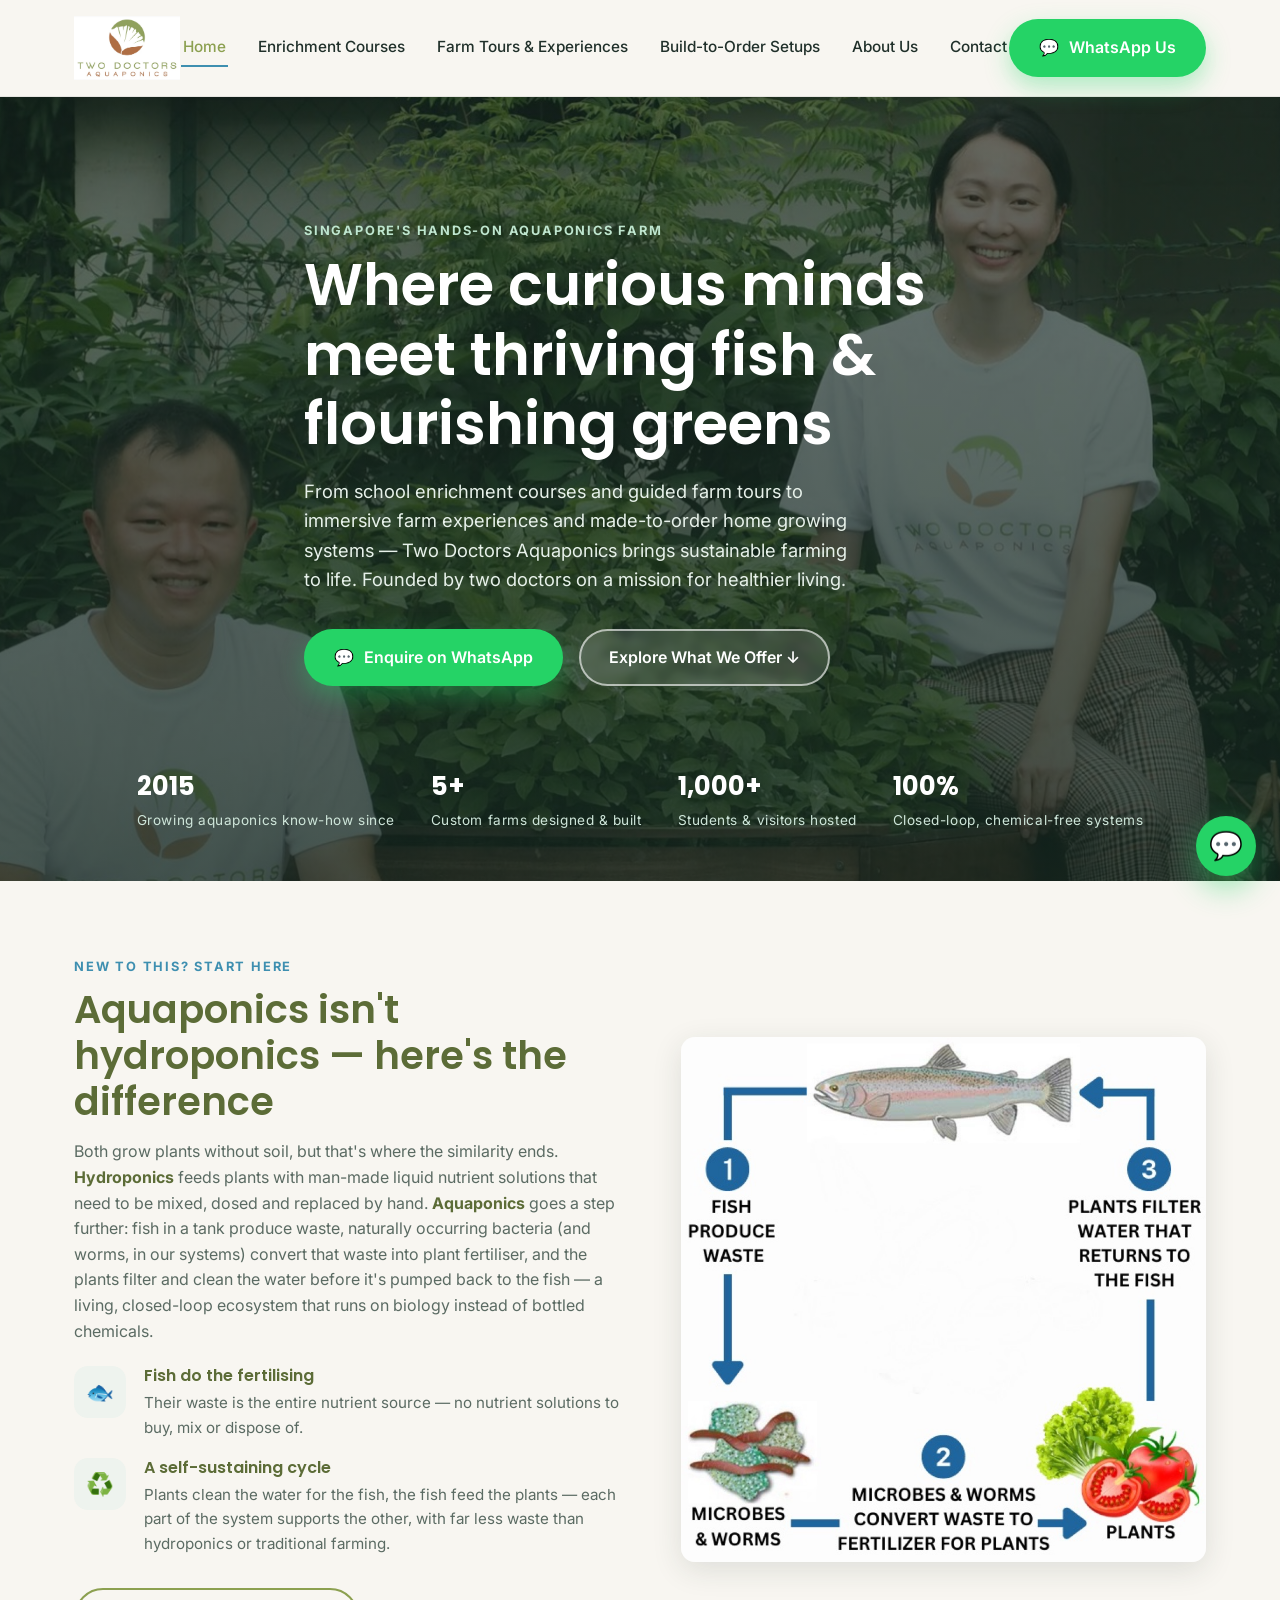
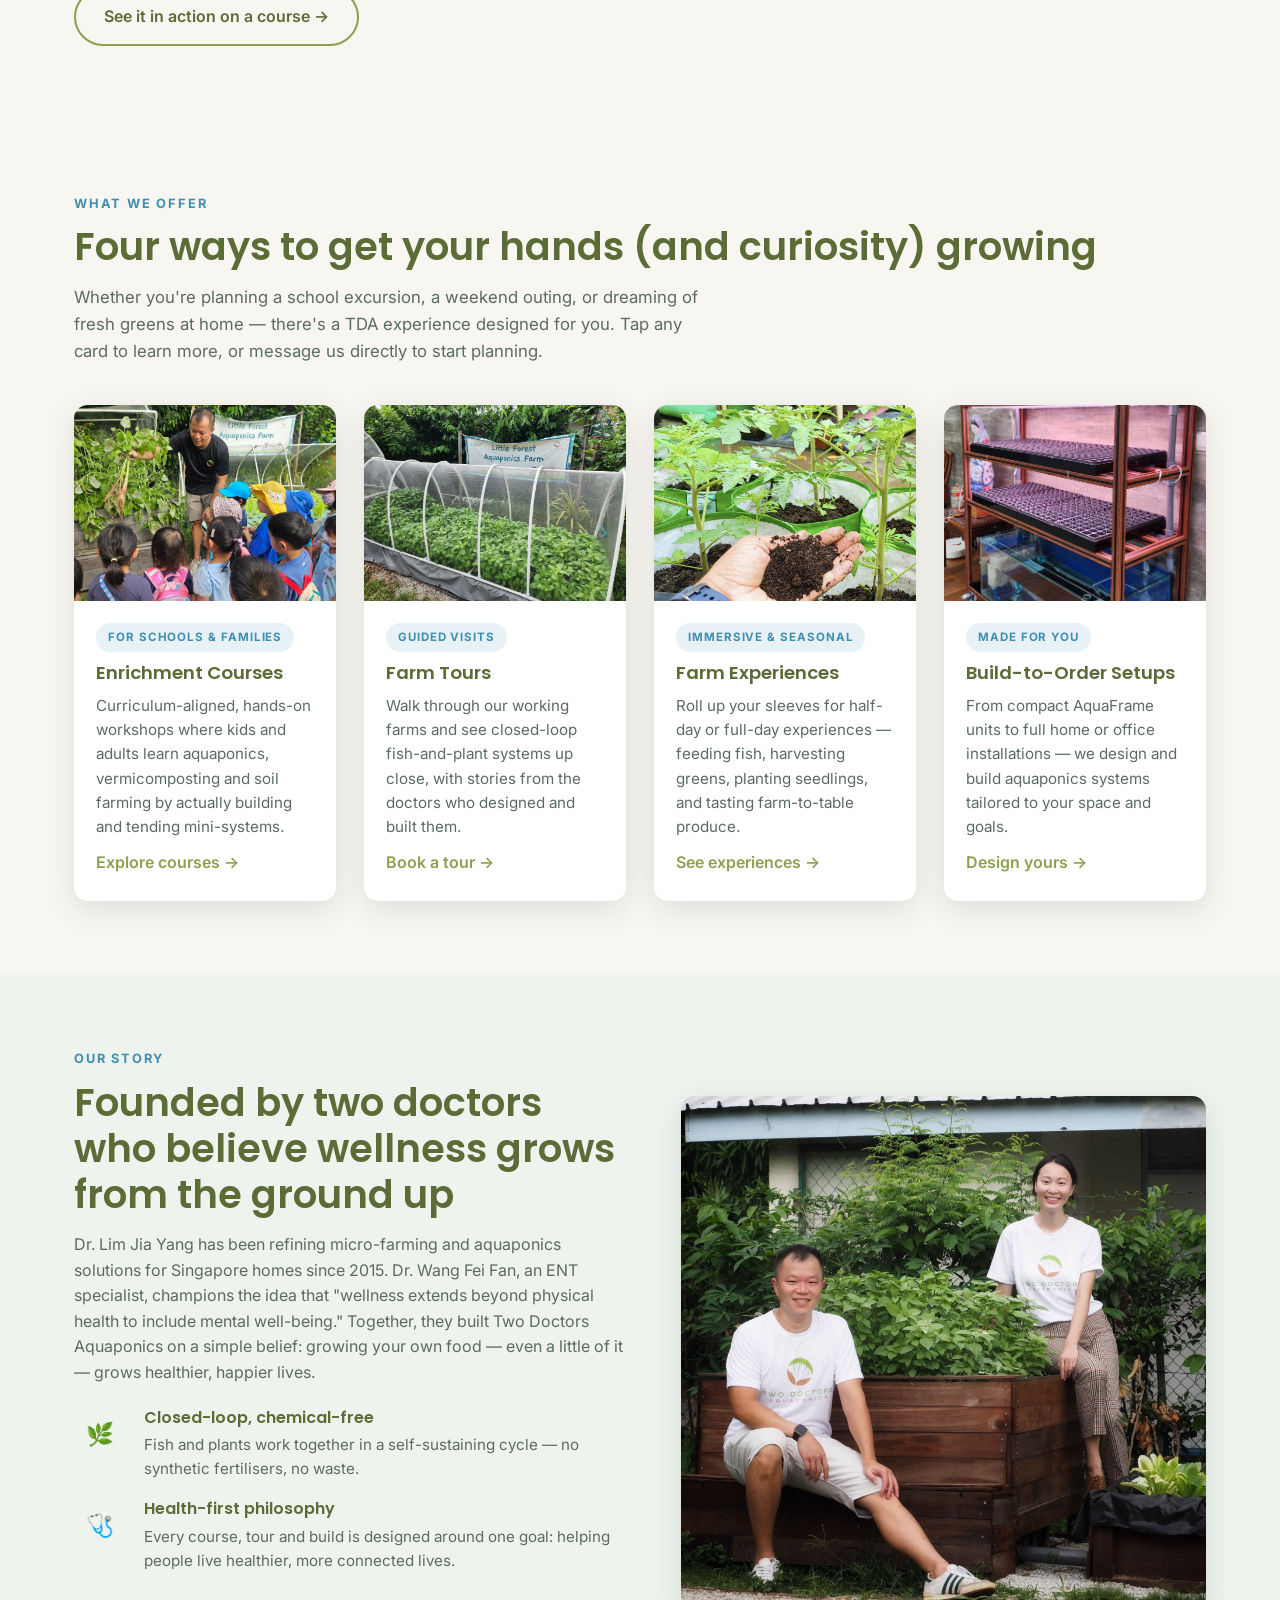
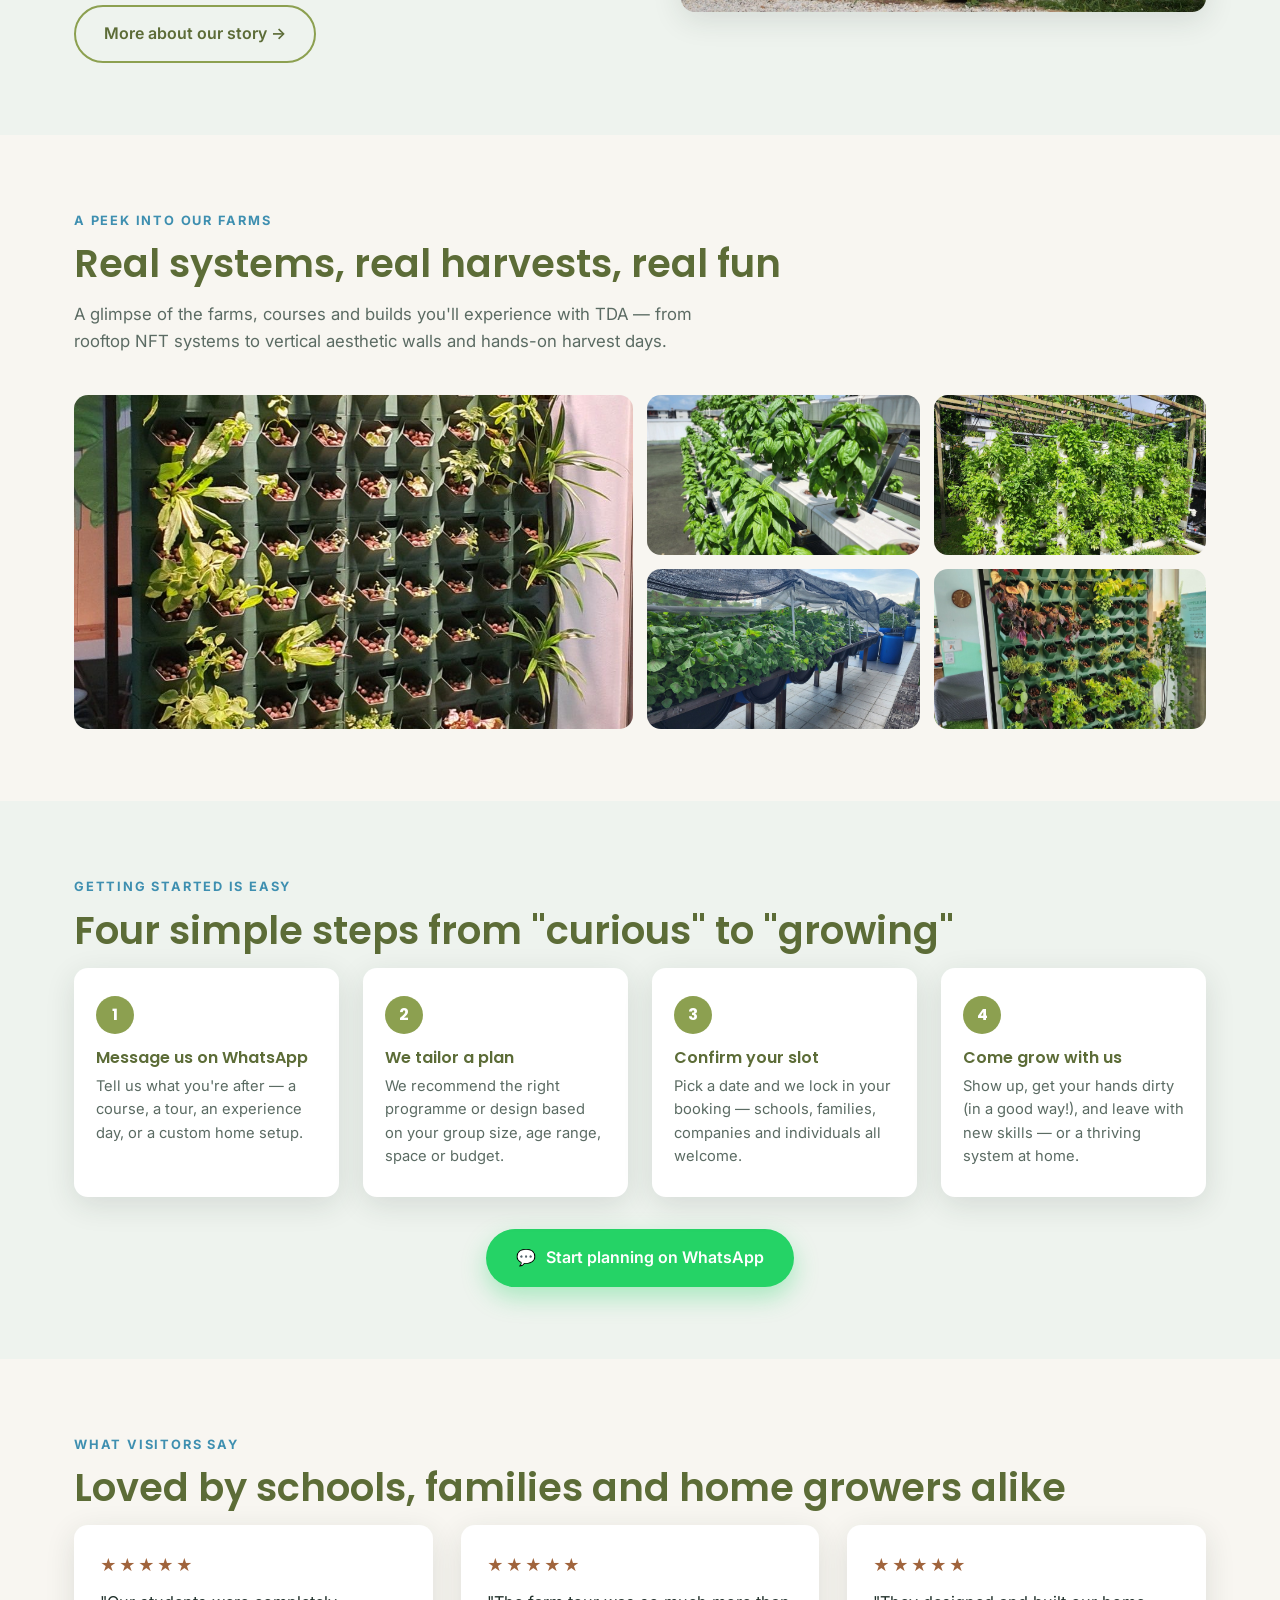
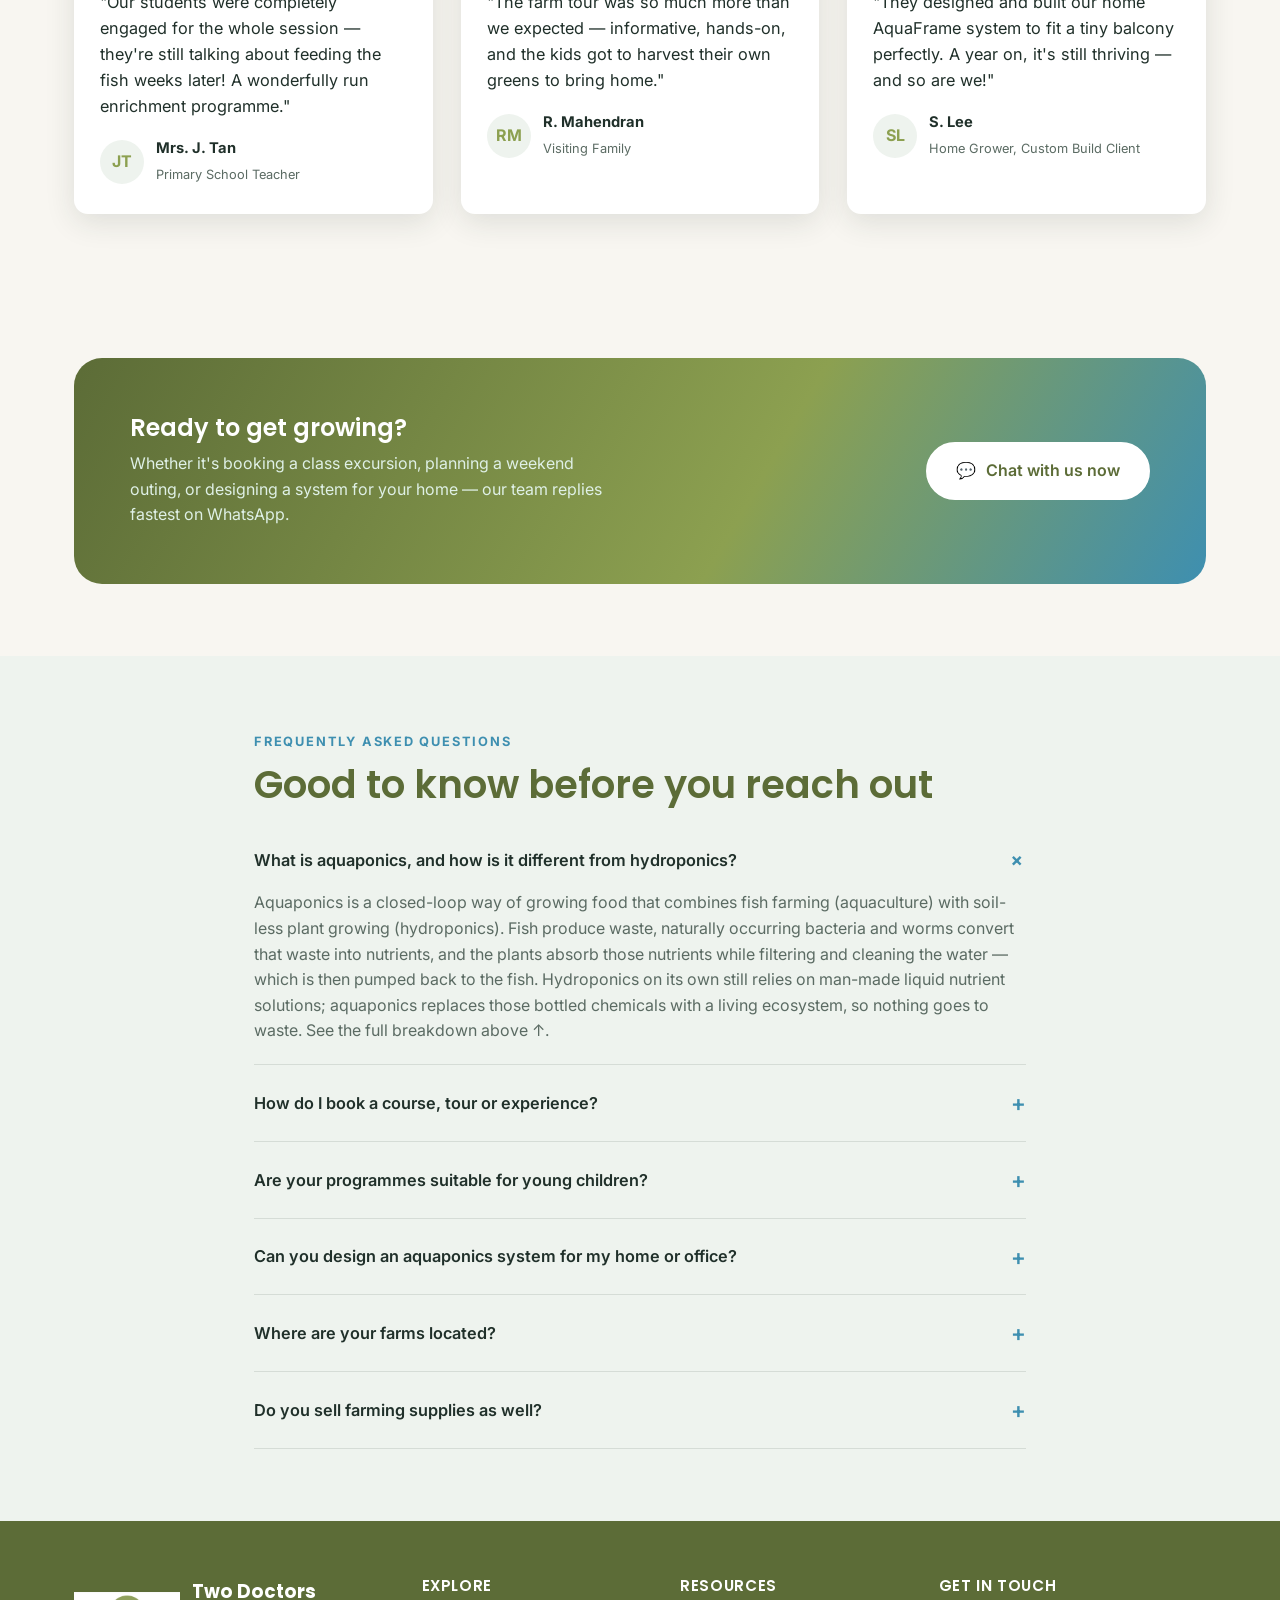
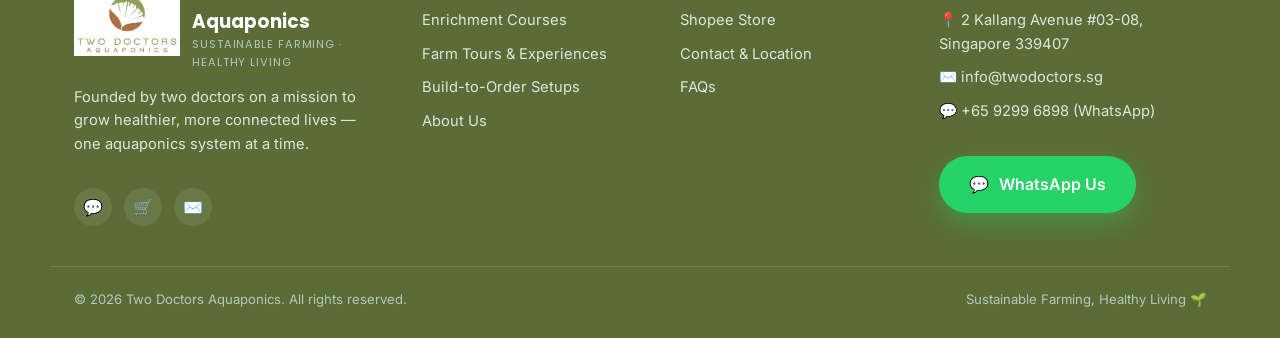
==== commit 27a32706: "Restyle header logo to match the original twodoctors.sg branding Enlarge the logo mark and drop the " ====
--- a/index.html
+++ b/index.html
@@ -59,8 +59,7 @@
     <nav class="nav">
       <a href="index.html" class="brand">
         <img class="brand-logo" src="images/logo.jpg" alt="Two Doctors Aquaponics logo" />
-        <span>Two Doctors Aquaponics<small>Sustainable Farming · Healthy Living</small></span>
-      </a>
+            </a>
       <button class="nav-toggle" aria-label="Toggle navigation" aria-expanded="false">☰</button>
       <div class="nav-links">
         <a href="index.html">Home</a>
--- a/css/styles.css
+++ b/css/styles.css
@@ -132,14 +132,10 @@
   color: var(--color-primary-dark);
 }
 .brand-logo {
-  height: 44px;
+  height: 64px;
   width: auto;
-  border-radius: 8px;
   object-fit: contain;
-  background: var(--color-white);
-  padding: 2px;
-}
-.site-footer .brand-logo { background: rgba(255,255,255,0.92); }
+}
 .brand small { display: block; font-weight: 400; font-size: 0.7rem; color: var(--color-muted); letter-spacing: 0.08em; text-transform: uppercase; }
 
 .nav-links {
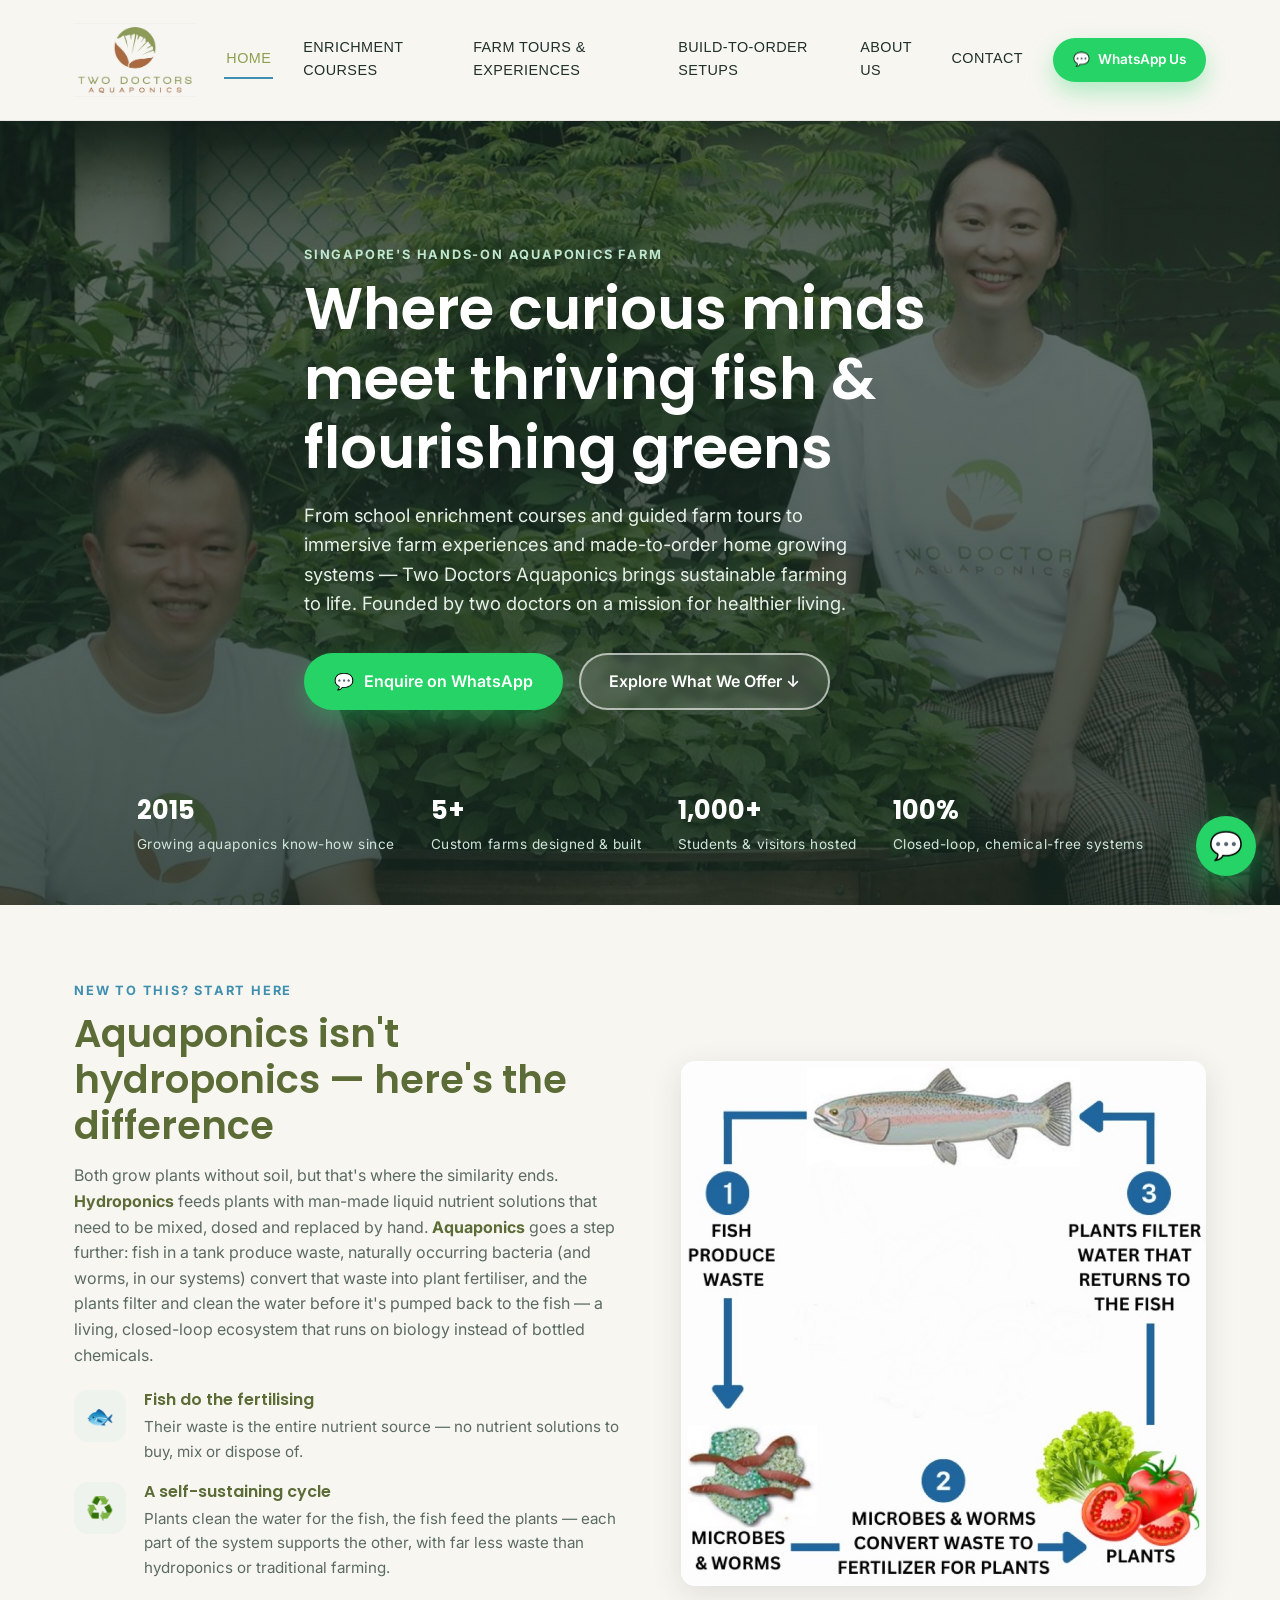
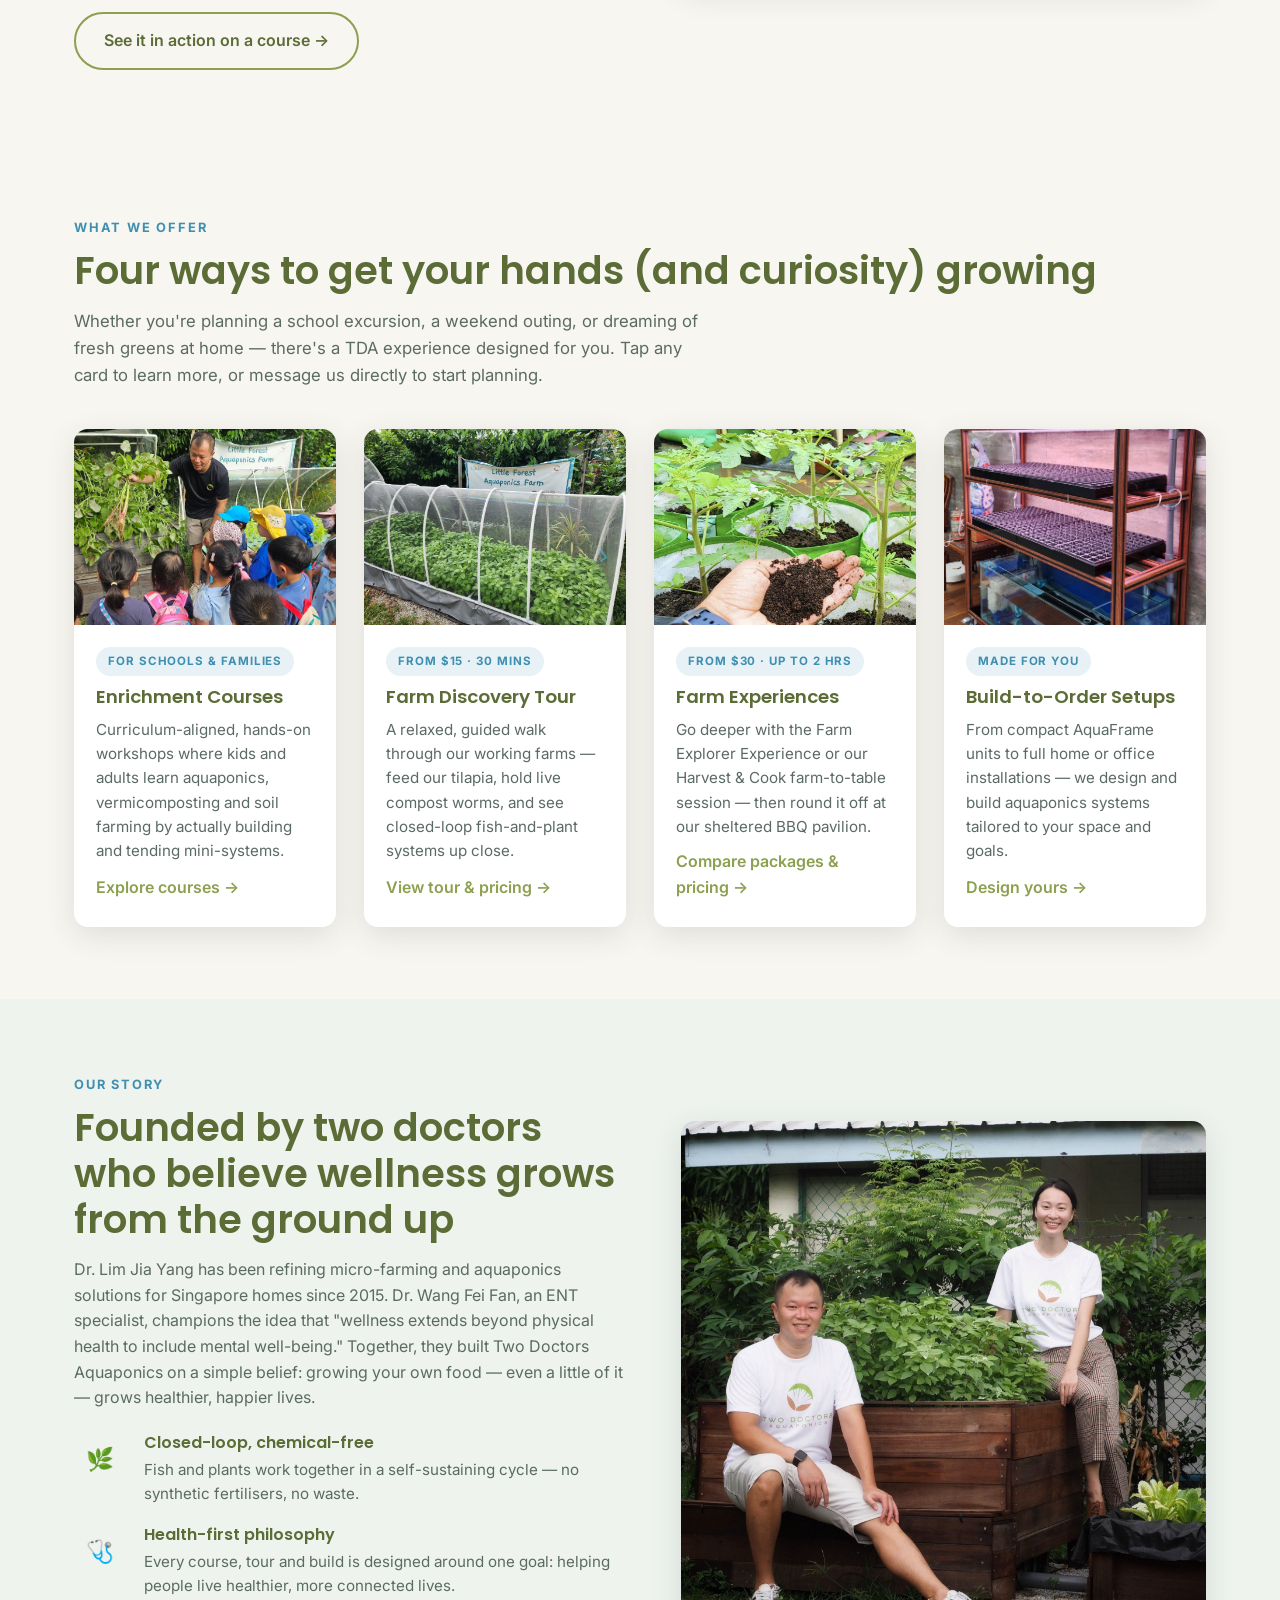
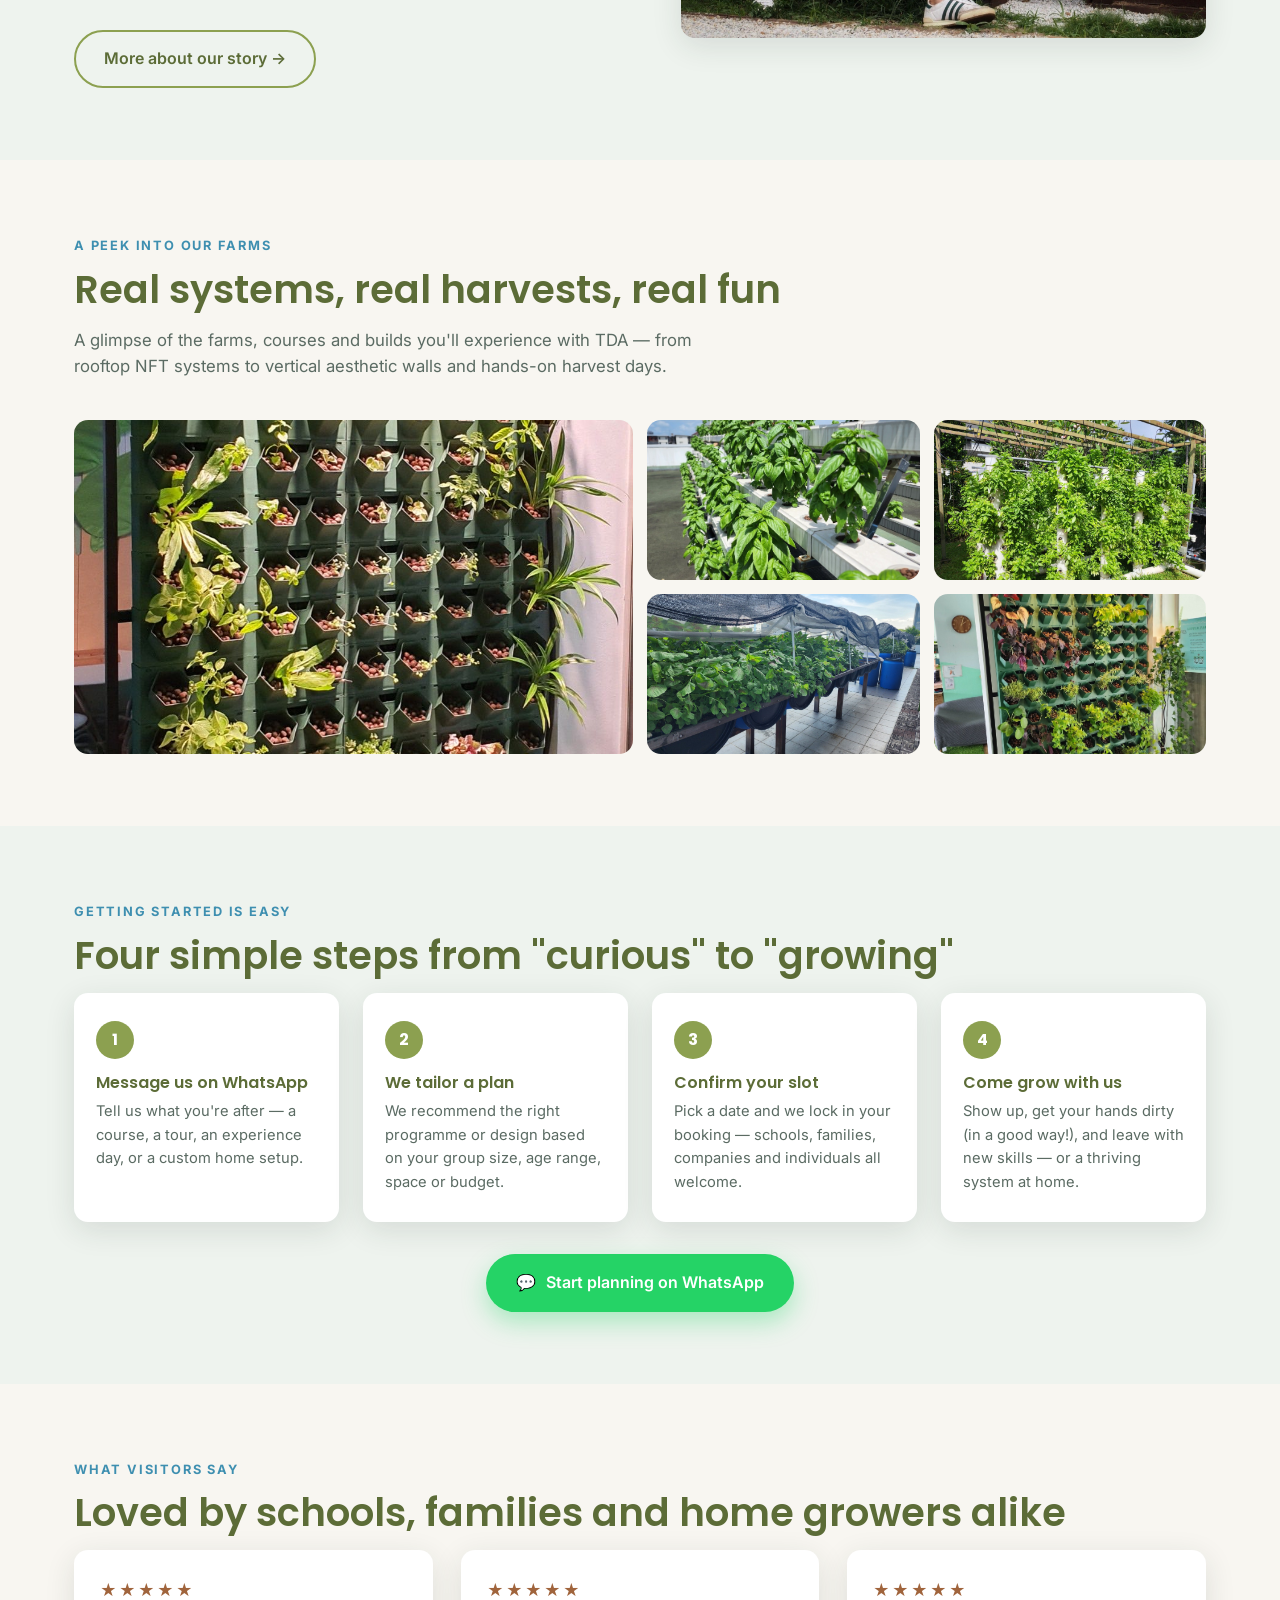
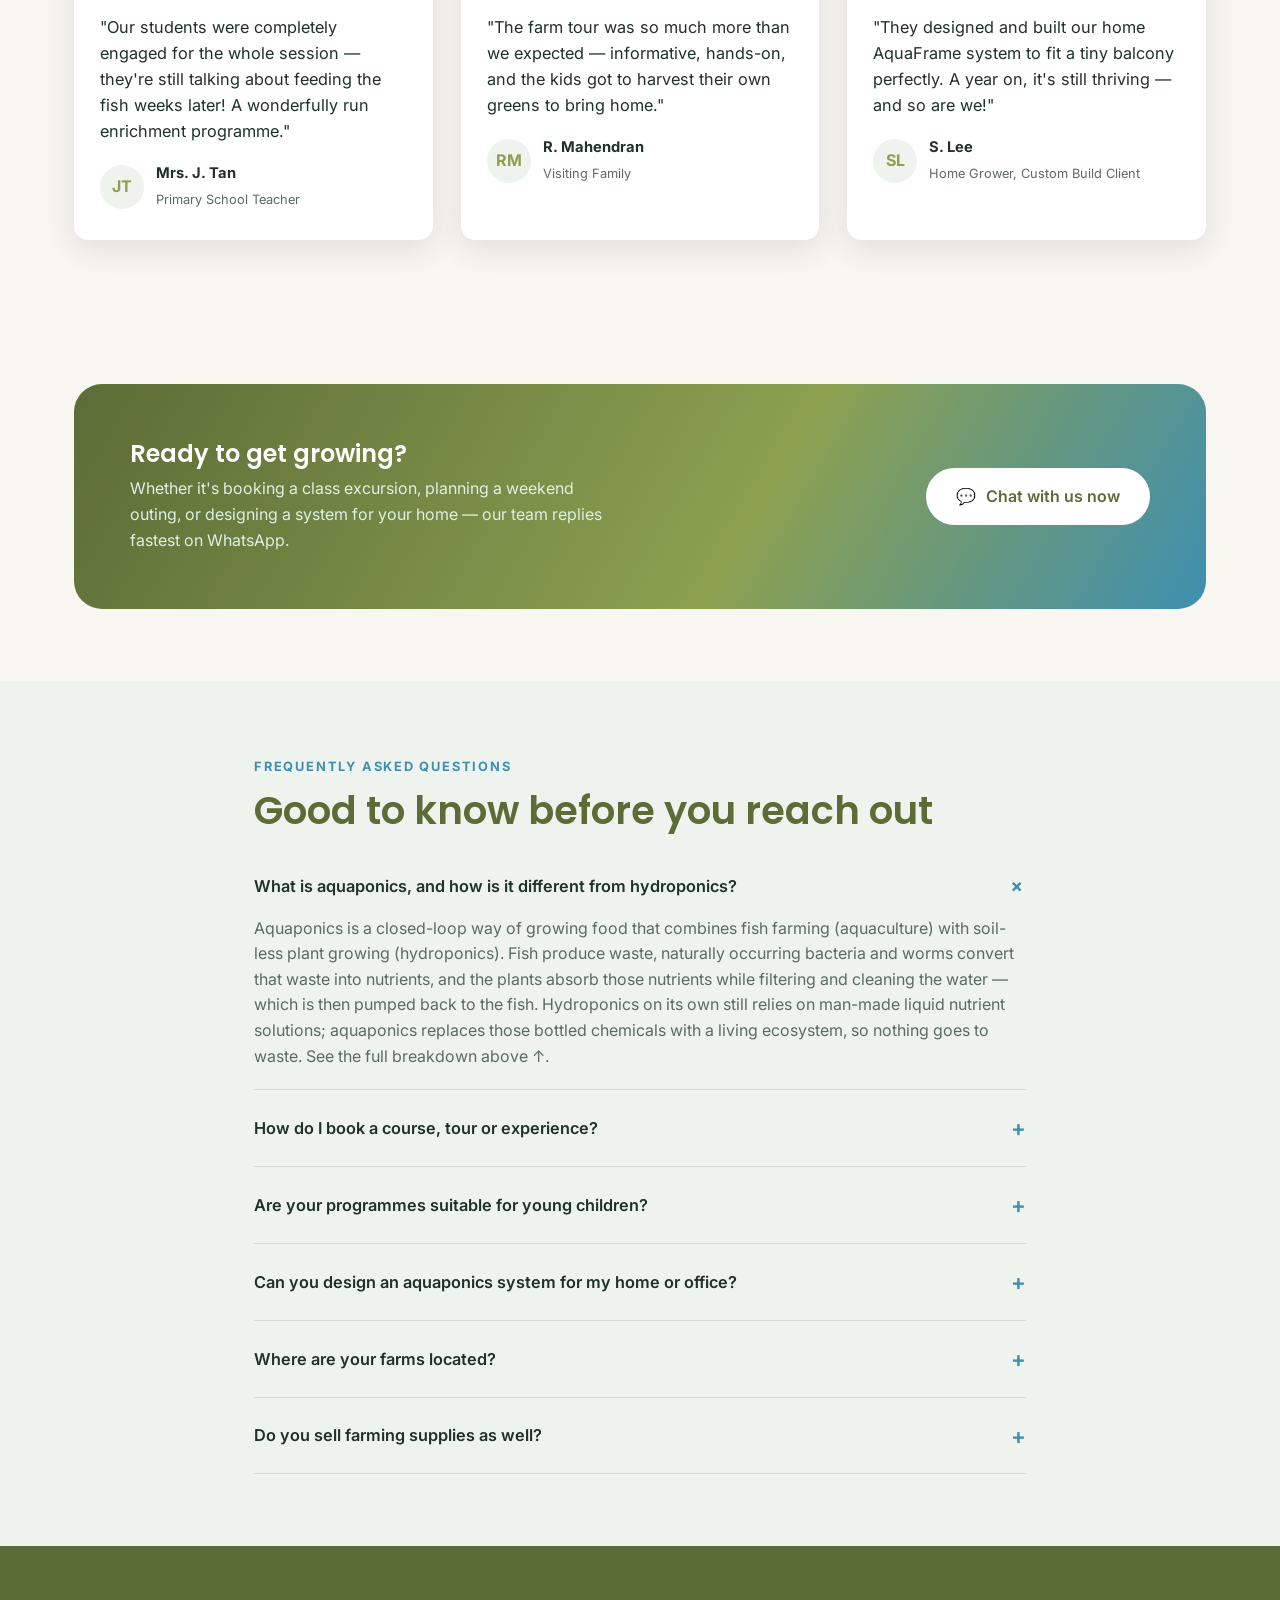
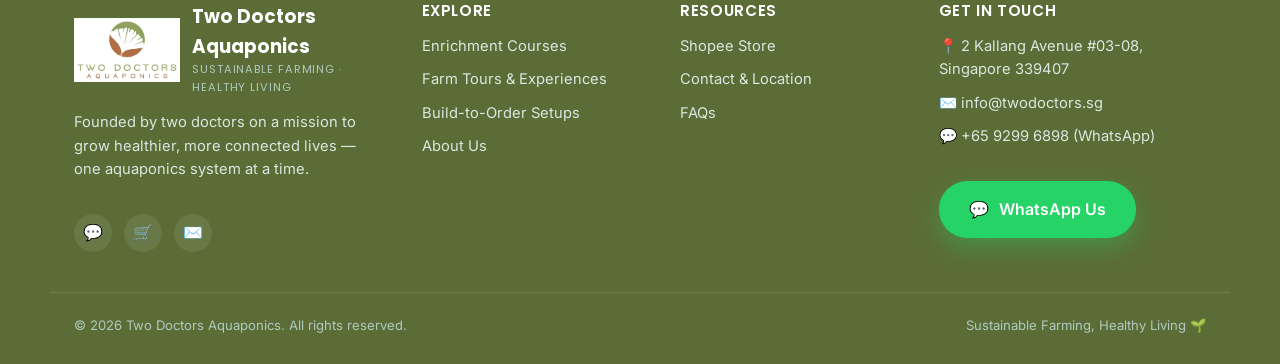
==== commit d1de2d1f: "Rebuild Farm Tours & Experiences page around real TDA packages Replace placeholder experience cards " ====
--- a/index.html
+++ b/index.html
@@ -146,20 +146,20 @@
         <article class="card reveal">
           <div class="card-img"><img src="images/farm-2.jpg" alt="Visitors exploring the netted growing beds at Little Forest Aquaponics Farm during a guided tour" loading="lazy" /></div>
           <div class="card-body">
-            <span class="card-tag">Guided Visits</span>
-            <h3>Farm Tours</h3>
-            <p>Walk through our working farms and see closed-loop fish-and-plant systems up close, with stories from the doctors who designed and built them.</p>
-            <a class="card-link" href="farm-tours-experiences.html">Book a tour →</a>
+            <span class="card-tag">From $15 · 30 Mins</span>
+            <h3>Farm Discovery Tour</h3>
+            <p>A relaxed, guided walk through our working farms — feed our tilapia, hold live compost worms, and see closed-loop fish-and-plant systems up close.</p>
+            <a class="card-link" href="farm-tours-experiences.html#discovery-tour">View tour &amp; pricing →</a>
           </div>
         </article>
 
         <article class="card reveal">
           <div class="card-img"><img src="images/sustainable-supplies.jpg" alt="A hand holding nutrient-rich compost beside young seedlings — the kind of hands-on moment guests enjoy on a farm experience" loading="lazy" /></div>
           <div class="card-body">
-            <span class="card-tag">Immersive &amp; Seasonal</span>
+            <span class="card-tag">From $30 · Up To 2 Hrs</span>
             <h3>Farm Experiences</h3>
-            <p>Roll up your sleeves for half-day or full-day experiences — feeding fish, harvesting greens, planting seedlings, and tasting farm-to-table produce.</p>
-            <a class="card-link" href="farm-tours-experiences.html">See experiences →</a>
+            <p>Go deeper with the Farm Explorer Experience or our Harvest &amp; Cook farm-to-table session — then round it off at our sheltered BBQ pavilion.</p>
+            <a class="card-link" href="farm-tours-experiences.html#packages">Compare packages &amp; pricing →</a>
           </div>
         </article>
 
--- a/css/styles.css
+++ b/css/styles.css
@@ -117,7 +117,8 @@
 .nav {
   display: flex;
   align-items: center;
-  justify-content: space-between;
+  justify-content: center;
+  gap: 28px;
   padding: 16px 24px;
   max-width: var(--max-width);
   margin: 0 auto;
@@ -136,19 +137,27 @@
   width: auto;
   object-fit: contain;
 }
+.site-header .brand-logo {
+  height: 88px;
+  mix-blend-mode: multiply;
+}
 .brand small { display: block; font-weight: 400; font-size: 0.7rem; color: var(--color-muted); letter-spacing: 0.08em; text-transform: uppercase; }
 
 .nav-links {
   display: flex;
   align-items: center;
   gap: 28px;
+  font-family: var(--font-heading);
   font-weight: 500;
-  font-size: 0.96rem;
+  font-size: 0.9rem;
+  letter-spacing: 0.03em;
+  text-transform: uppercase;
 }
 .nav-links a { padding: 6px 2px; border-bottom: 2px solid transparent; transition: border-color 0.15s ease, color 0.15s ease; }
 .nav-links a:hover, .nav-links a.active { color: var(--color-primary); border-bottom-color: var(--color-secondary); }
 
 .nav-cta { display: flex; align-items: center; gap: 16px; }
+.nav-cta .btn { padding: 9px 18px; font-size: 0.85rem; gap: 8px; white-space: nowrap; }
 .nav-toggle { display: none; background: none; border: none; font-size: 1.6rem; cursor: pointer; color: var(--color-primary-dark); }
 
 @media (max-width: 880px) {
@@ -166,6 +175,12 @@
   .nav-links.open { display: flex; }
   .nav-toggle { display: block; }
   .nav-cta .btn span.btn-text-full { display: none; }
+}
+
+@media (max-width: 480px) {
+  .nav { padding: 14px 16px; gap: 12px; }
+  .site-header .brand-logo { height: 56px; }
+  .nav-cta .btn { padding: 8px 12px; }
 }
 
 /* ---------- Hero ---------- */
@@ -425,6 +440,79 @@
   100% { box-shadow: 0 0 0 0 rgba(37,211,102,0); }
 }
 
+/* ---------- Comparison table ---------- */
+.table-scroll { overflow-x: auto; margin-bottom: 40px; }
+.compare-table { width: 100%; min-width: 600px; border-collapse: collapse; background: var(--color-white); border-radius: var(--radius); overflow: hidden; box-shadow: var(--shadow-soft); }
+.compare-table th, .compare-table td { padding: 14px 18px; text-align: left; border-bottom: 1px solid rgba(32,48,42,0.08); font-size: 0.92rem; }
+.compare-table thead th { background: var(--color-bg-alt); font-family: var(--font-heading); color: var(--color-primary-dark); font-size: 0.78rem; text-transform: uppercase; letter-spacing: 0.06em; }
+.compare-table tbody tr:last-child td { border-bottom: none; }
+.compare-table td:first-child { font-weight: 600; color: var(--color-primary-dark); }
+.compare-table a { color: var(--color-primary-dark); text-decoration: underline; text-decoration-color: rgba(140,160,80,0.4); }
+.compare-table a:hover { color: var(--color-primary); }
+
+/* ---------- Tour / experience package cards ---------- */
+.package-card { position: relative; }
+.package-card.featured { border: 2px solid var(--color-primary); }
+.package-ribbon {
+  position: absolute;
+  top: 16px;
+  right: 16px;
+  background: var(--color-accent);
+  color: var(--color-white);
+  padding: 7px 18px;
+  font-size: 0.7rem;
+  font-weight: 700;
+  letter-spacing: 0.08em;
+  text-transform: uppercase;
+  border-radius: 999px;
+  box-shadow: 0 4px 12px rgba(0,0,0,0.25);
+  z-index: 2;
+}
+.package-duration {
+  align-self: flex-start;
+  font-size: 0.72rem;
+  letter-spacing: 0.08em;
+  text-transform: uppercase;
+  font-weight: 700;
+  color: var(--color-secondary);
+  background: rgba(62,143,176,0.12);
+  padding: 5px 12px;
+  border-radius: 999px;
+}
+.package-highlights { list-style: none; display: flex; flex-direction: column; gap: 8px; margin: 2px 0; }
+.package-highlights li { font-size: 0.92rem; color: var(--color-muted); }
+.price-row {
+  display: flex;
+  gap: 18px;
+  padding: 14px 0;
+  margin: 4px 0 2px;
+  border-top: 1px solid rgba(32,48,42,0.08);
+  border-bottom: 1px solid rgba(32,48,42,0.08);
+}
+.price-block { flex: 1; }
+.price-block strong { display: block; font-family: var(--font-heading); font-size: 1.5rem; color: var(--color-primary-dark); line-height: 1.3; }
+.price-block span { font-size: 0.76rem; color: var(--color-muted); text-transform: uppercase; letter-spacing: 0.04em; }
+
+/* ---------- Age-group guide ---------- */
+.age-grid { display: grid; grid-template-columns: repeat(5, 1fr); gap: 20px; }
+@media (max-width: 1000px) { .age-grid { grid-template-columns: repeat(3, 1fr); } }
+@media (max-width: 640px) { .age-grid { grid-template-columns: repeat(2, 1fr); } }
+@media (max-width: 420px) { .age-grid { grid-template-columns: 1fr; } }
+.age-card {
+  background: var(--color-white);
+  border-radius: var(--radius);
+  box-shadow: var(--shadow-soft);
+  padding: 26px 20px;
+  text-align: center;
+  transition: transform 0.2s ease, box-shadow 0.2s ease;
+}
+.age-card:hover { transform: translateY(-4px); box-shadow: 0 16px 36px rgba(32,48,42,0.16); }
+.age-card .age-icon { font-size: 2.2rem; margin-bottom: 12px; }
+.age-card h4 { font-size: 0.96rem; margin-bottom: 8px; }
+.age-card p { font-size: 0.85rem; color: var(--color-muted); margin-bottom: 14px; }
+.age-card a { font-size: 0.82rem; font-weight: 700; color: var(--color-primary); }
+.age-card a:hover { color: var(--color-secondary); }
+
 /* ---------- Utility ---------- */
 .text-center { text-align: center; }
 .mx-auto { margin-left: auto; margin-right: auto; }
@@ -434,6 +522,8 @@
   font-size: 0.8rem; font-weight: 600;
   padding: 8px 16px; border-radius: 999px;
   background: var(--color-bg-alt); color: var(--color-primary-dark);
-}
+  transition: background 0.15s ease, color 0.15s ease;
+}
+a.badge:hover { background: var(--color-primary); color: var(--color-white); }
 .reveal { opacity: 0; transform: translateY(24px); transition: opacity 0.6s ease, transform 0.6s ease; }
 .reveal.in-view { opacity: 1; transform: translateY(0); }
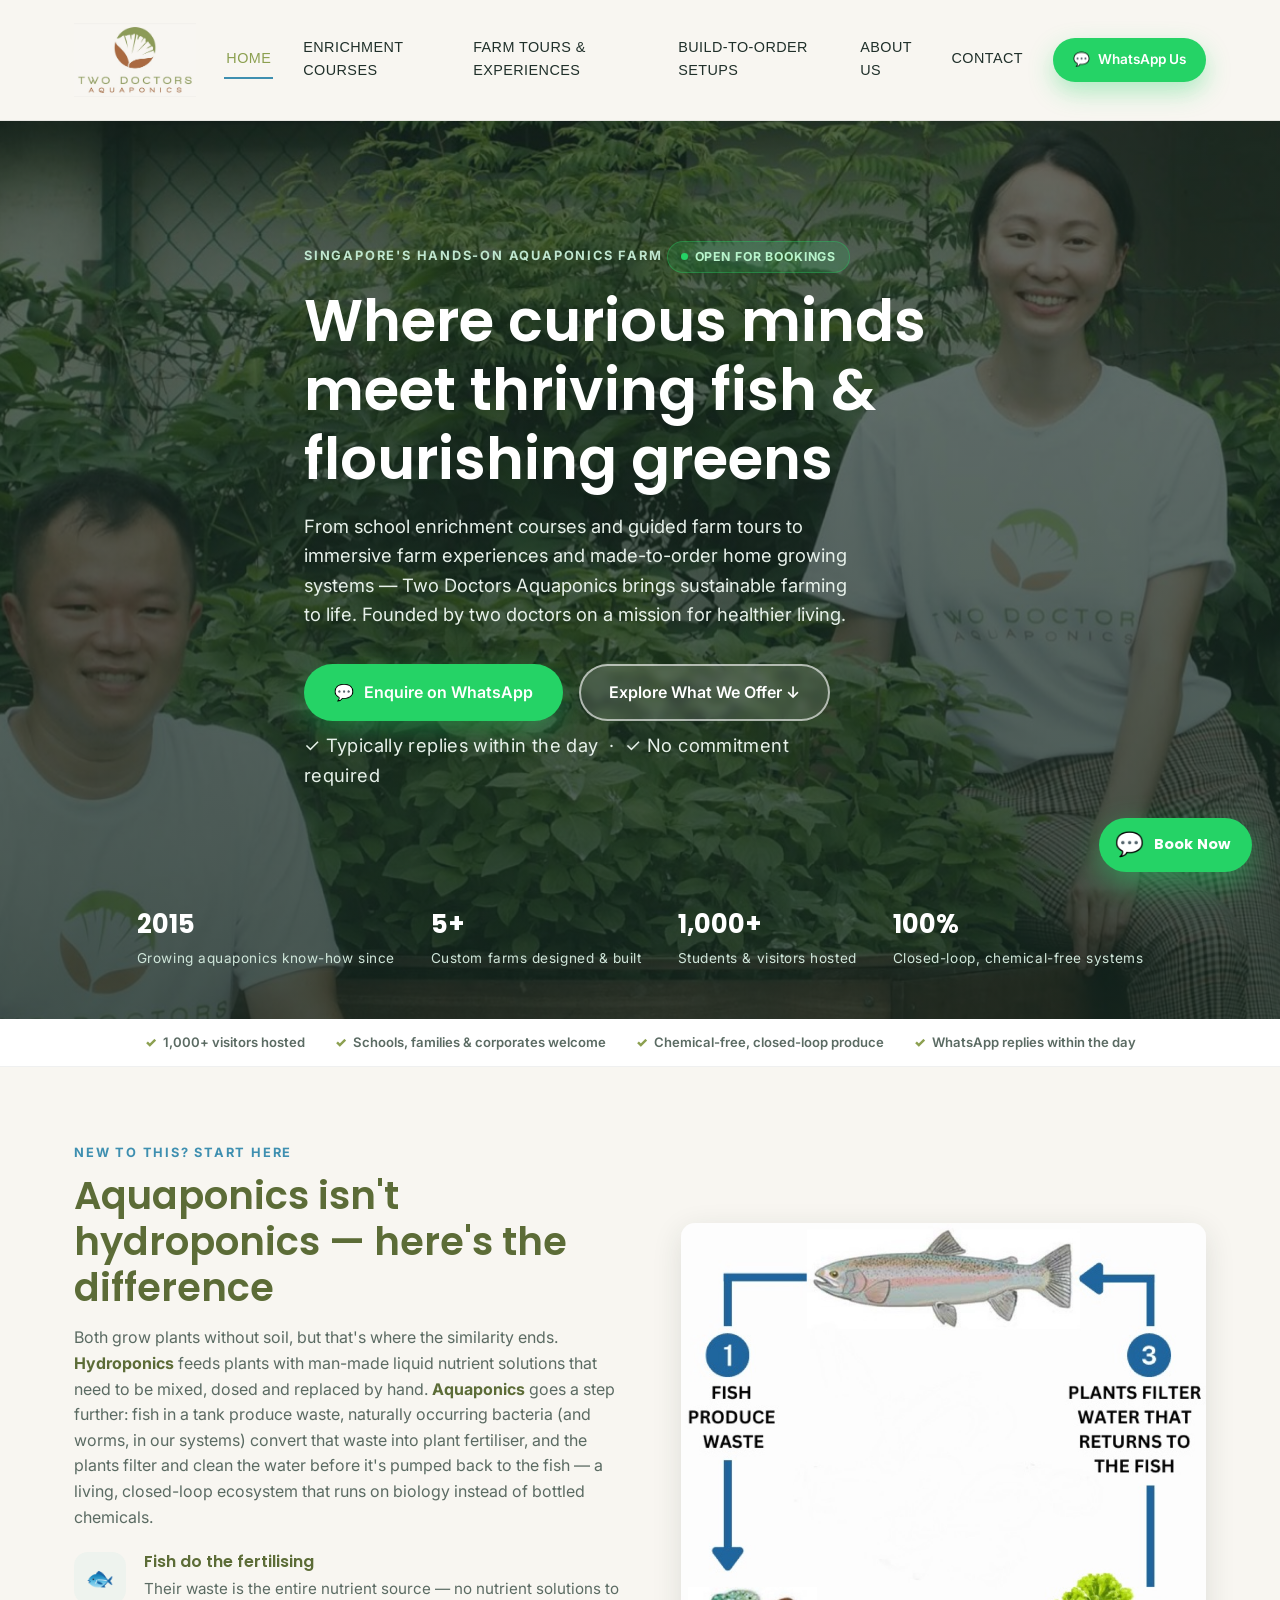
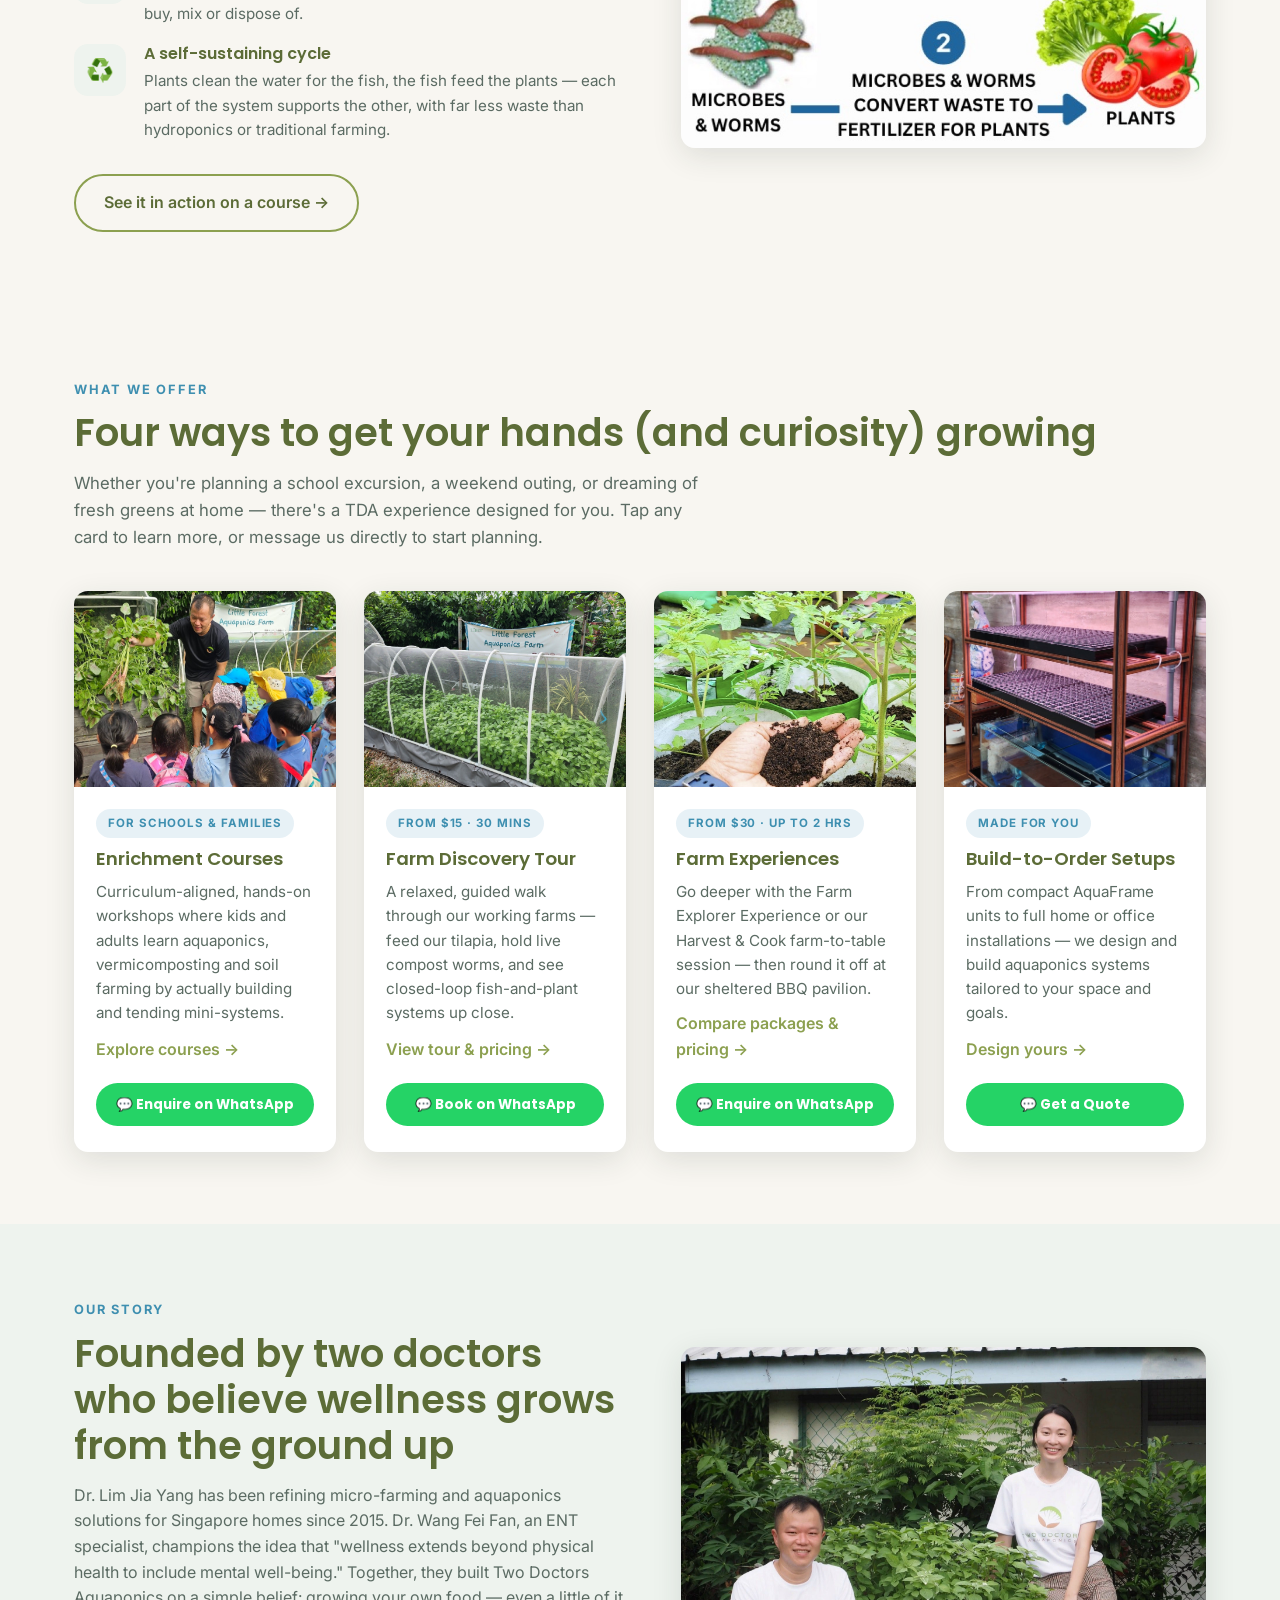
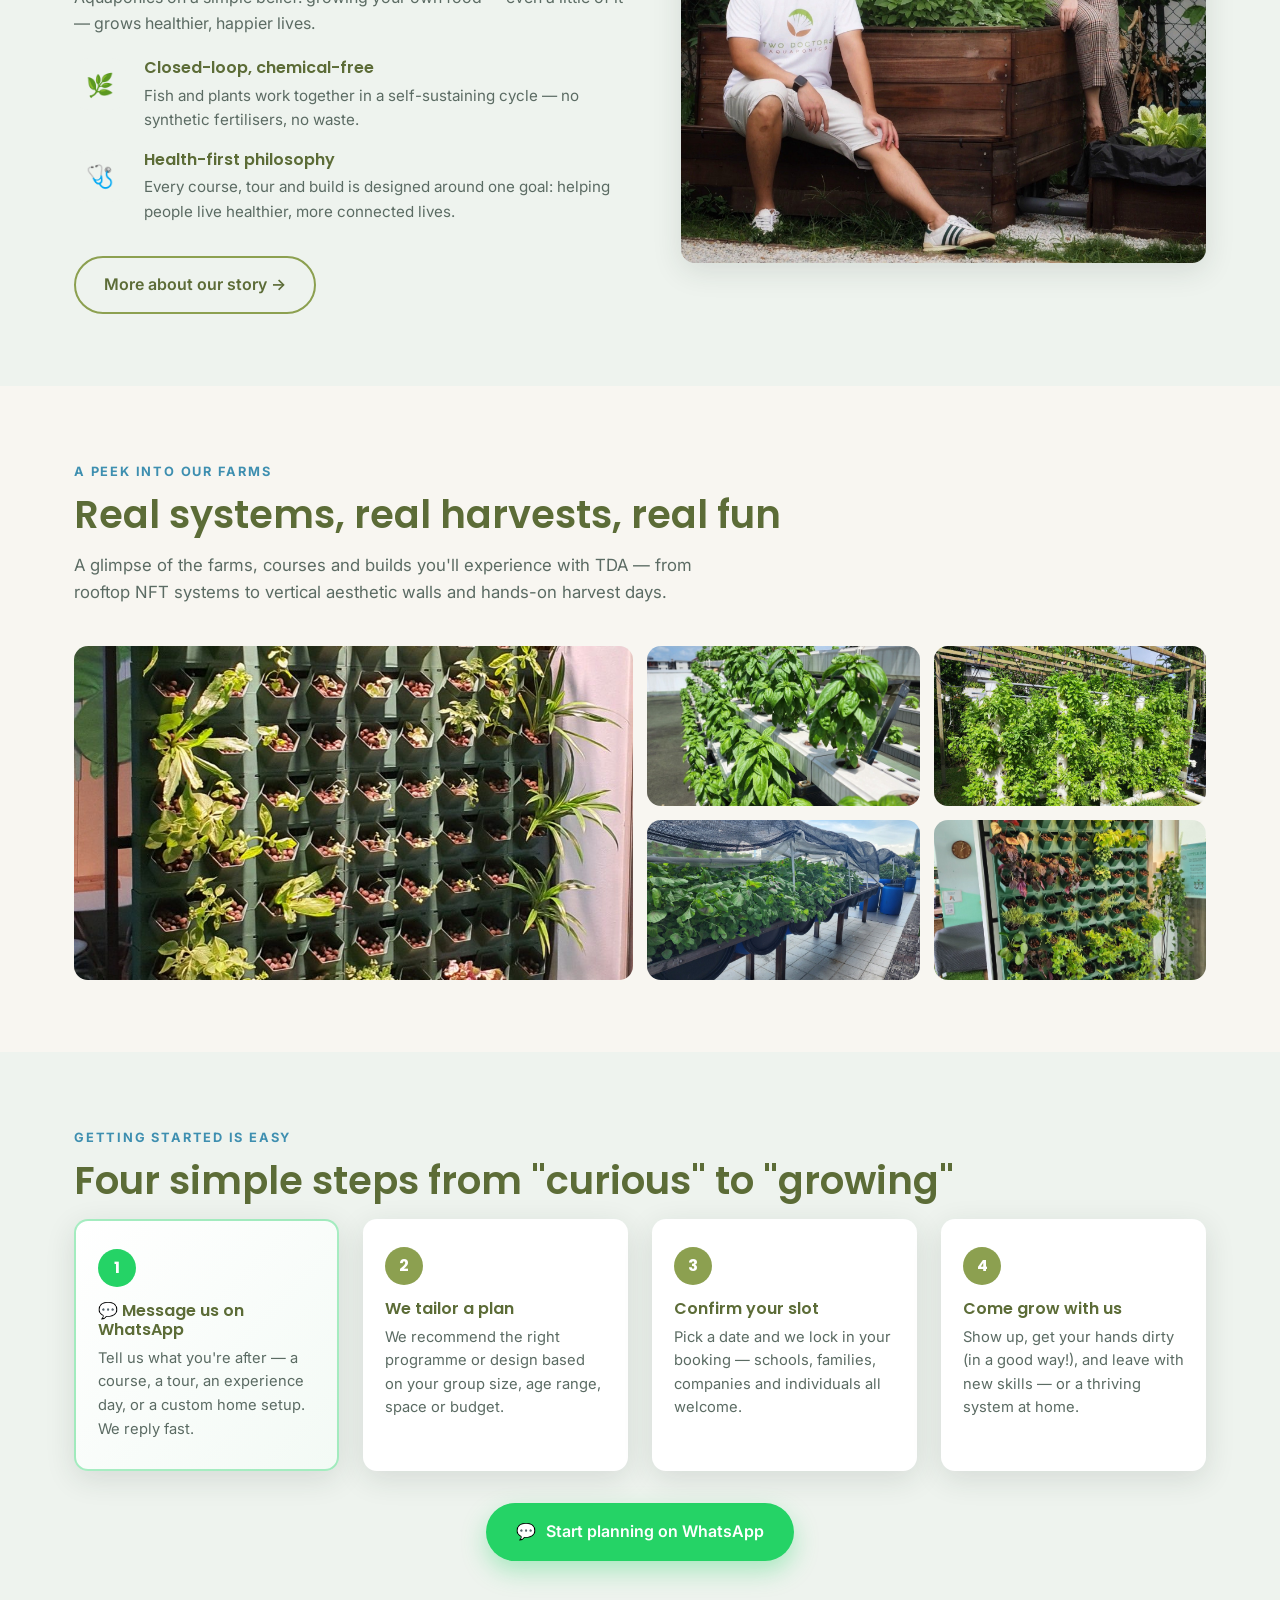
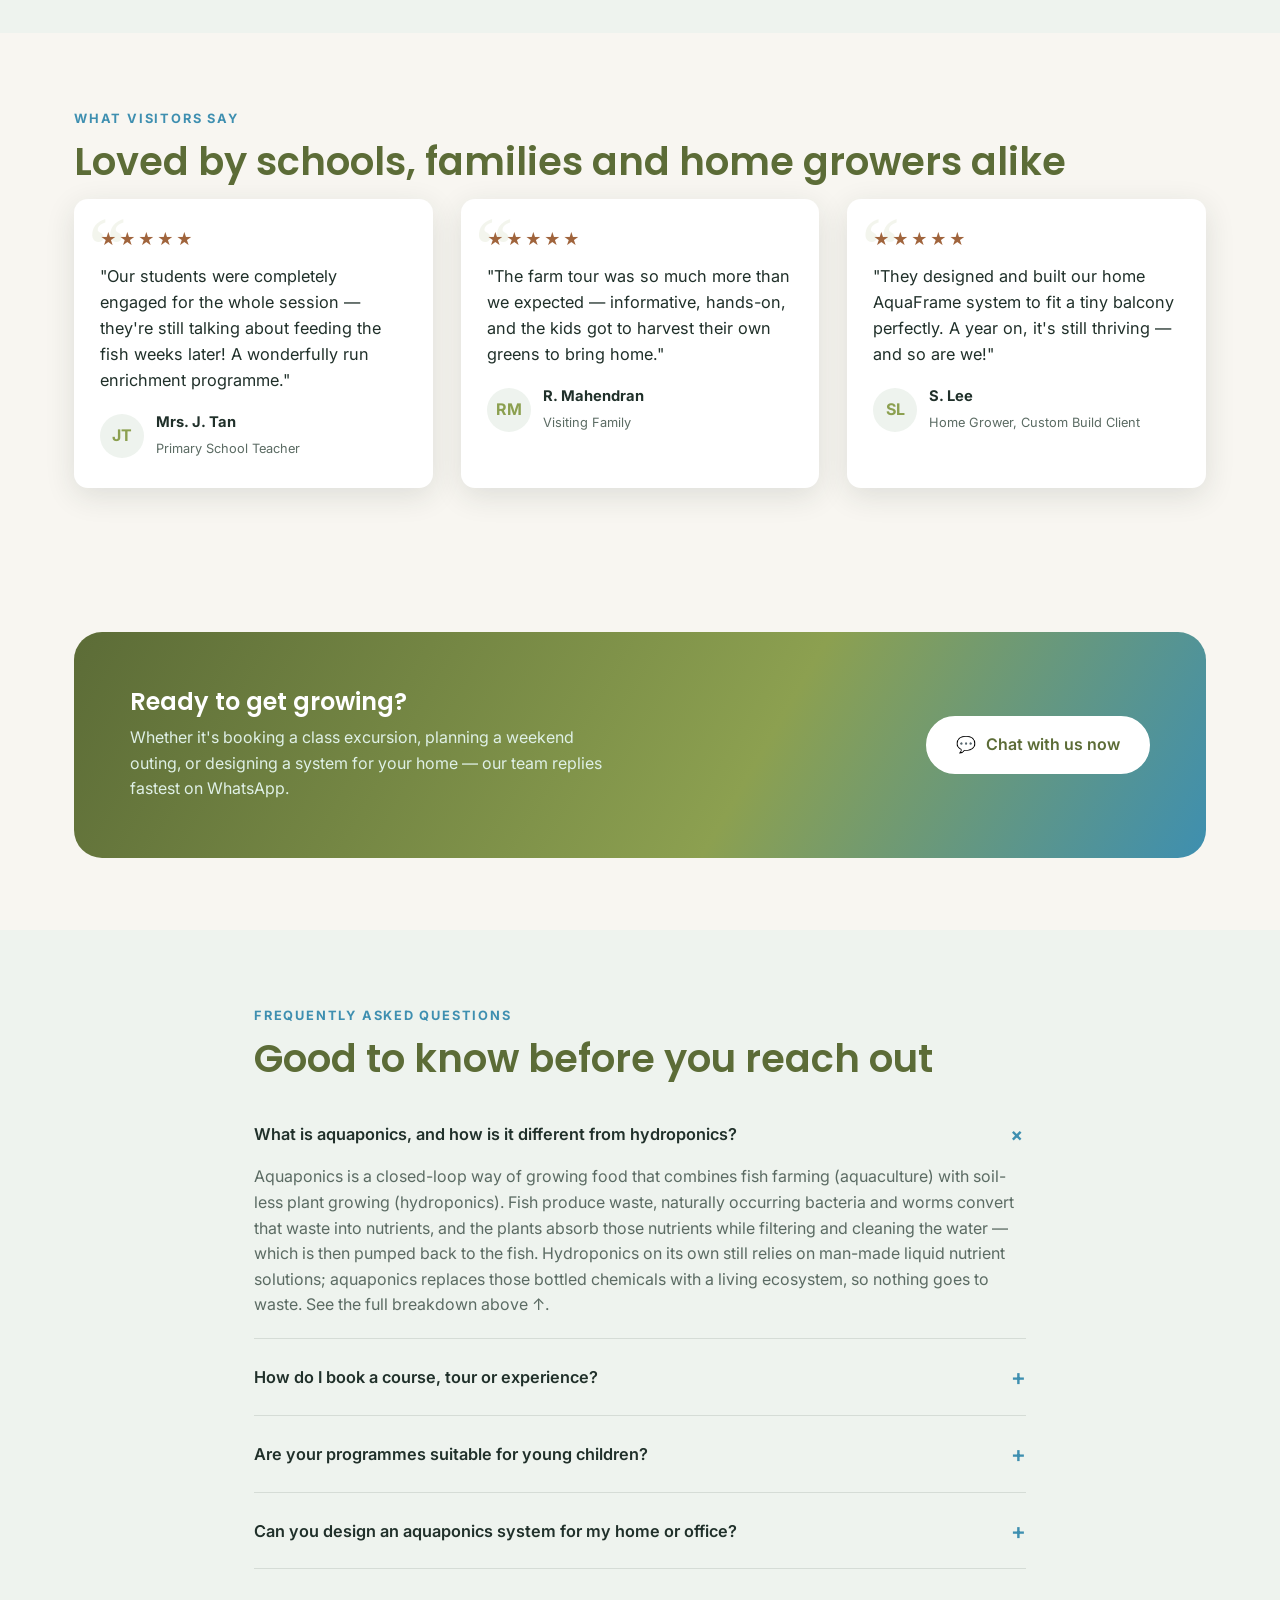
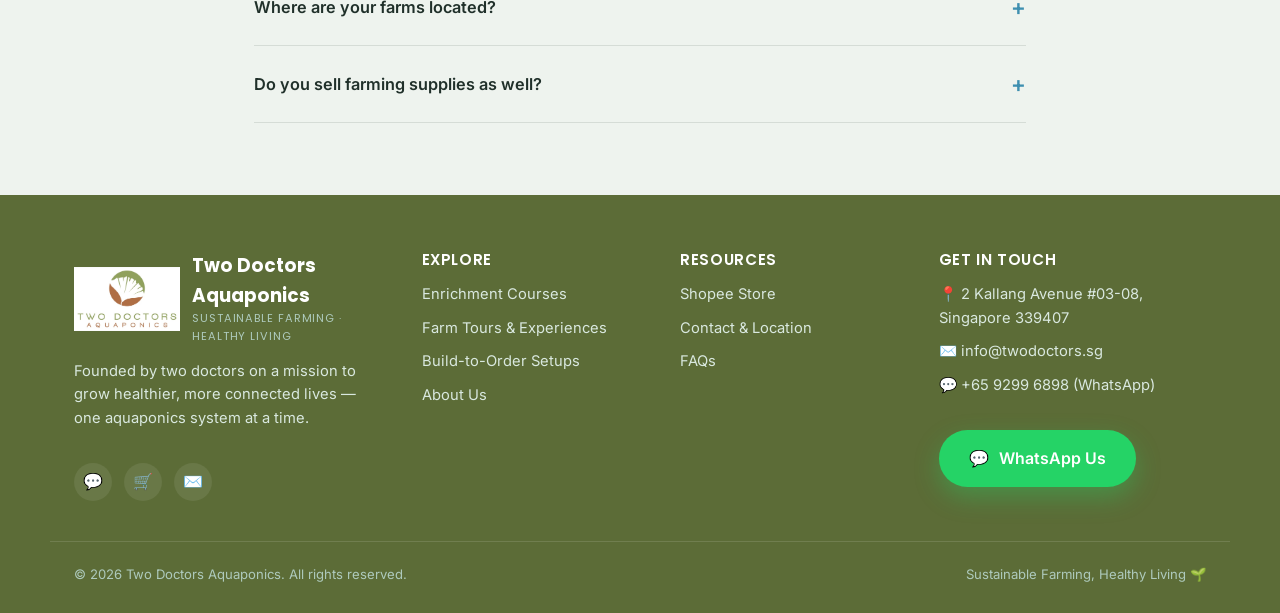
==== commit 50ae7537: "Aesthetic and conversion refinements: WhatsApp-first UX polish - WhatsApp float button upgraded to p" ====
--- a/index.html
+++ b/index.html
@@ -83,6 +83,7 @@
     <div class="hero-overlay"></div>
     <div class="hero-content">
       <span class="eyebrow">Singapore's Hands-On Aquaponics Farm</span>
+      <div class="avail-badge">Open for bookings</div>
       <h1>Where curious minds meet thriving fish &amp; flourishing greens</h1>
       <p>From school enrichment courses and guided farm tours to immersive farm experiences and made-to-order home growing systems — Two Doctors Aquaponics brings sustainable farming to life. Founded by two doctors on a mission for healthier living.</p>
       <div class="hero-actions">
@@ -91,6 +92,7 @@
         </a>
         <a class="btn btn-ghost-light" href="#offerings">Explore What We Offer ↓</a>
       </div>
+      <p class="hero-cta-note">✓ Typically replies within the day &nbsp;·&nbsp; ✓ No commitment required</p>
     </div>
     <div class="hero-stats">
       <div class="hero-stat"><strong>2015</strong><span>Growing aquaponics know-how since</span></div>
@@ -99,6 +101,16 @@
       <div class="hero-stat"><strong>100%</strong><span>Closed-loop, chemical-free systems</span></div>
     </div>
   </section>
+
+  <!-- TRUST STRIP -->
+  <div class="trust-strip">
+    <div class="container">
+      <span class="trust-item"><span class="ti-check">✓</span> 1,000+ visitors hosted</span>
+      <span class="trust-item"><span class="ti-check">✓</span> Schools, families &amp; corporates welcome</span>
+      <span class="trust-item"><span class="ti-check">✓</span> Chemical-free, closed-loop produce</span>
+      <span class="trust-item"><span class="ti-check">✓</span> WhatsApp replies within the day</span>
+    </div>
+  </div>
 
   <!-- ============ WHAT IS AQUAPONICS ============ -->
   <section class="section" id="what-is-aquaponics">
@@ -140,6 +152,7 @@
             <h3>Enrichment Courses</h3>
             <p>Curriculum-aligned, hands-on workshops where kids and adults learn aquaponics, vermicomposting and soil farming by actually building and tending mini-systems.</p>
             <a class="card-link" href="enrichment-courses.html">Explore courses →</a>
+            <a class="card-wa-btn" href="https://wa.me/6592996898?text=Hi%20TDA%2C%20I%27m%20interested%20in%20your%20enrichment%20courses%20—%20can%20you%20share%20more%20details%3F" data-wa-label="courses_card_wa" target="_blank" rel="noopener">💬 Enquire on WhatsApp</a>
           </div>
         </article>
 
@@ -150,6 +163,7 @@
             <h3>Farm Discovery Tour</h3>
             <p>A relaxed, guided walk through our working farms — feed our tilapia, hold live compost worms, and see closed-loop fish-and-plant systems up close.</p>
             <a class="card-link" href="farm-tours-experiences.html#discovery-tour">View tour &amp; pricing →</a>
+            <a class="card-wa-btn" href="https://wa.me/6592996898?text=Hi%20TDA%2C%20I%27d%20like%20to%20book%20the%20Farm%20Discovery%20Tour.%20Group%20size%3A%20___%2C%20Preferred%20date%3A%20___" data-wa-label="discovery_card_wa" target="_blank" rel="noopener">💬 Book on WhatsApp</a>
           </div>
         </article>
 
@@ -160,6 +174,7 @@
             <h3>Farm Experiences</h3>
             <p>Go deeper with the Farm Explorer Experience or our Harvest &amp; Cook farm-to-table session — then round it off at our sheltered BBQ pavilion.</p>
             <a class="card-link" href="farm-tours-experiences.html#packages">Compare packages &amp; pricing →</a>
+            <a class="card-wa-btn" href="https://wa.me/6592996898?text=Hi%20TDA%2C%20I%27d%20like%20to%20know%20more%20about%20your%20farm%20experiences%20and%20pricing.%20Group%20size%3A%20___%2C%20Preferred%20date%3A%20___" data-wa-label="experiences_card_wa" target="_blank" rel="noopener">💬 Enquire on WhatsApp</a>
           </div>
         </article>
 
@@ -170,6 +185,7 @@
             <h3>Build-to-Order Setups</h3>
             <p>From compact AquaFrame units to full home or office installations — we design and build aquaponics systems tailored to your space and goals.</p>
             <a class="card-link" href="custom-builds.html">Design yours →</a>
+            <a class="card-wa-btn" href="https://wa.me/6592996898?text=Hi%20TDA%2C%20I%27d%20like%20to%20enquire%20about%20a%20custom%20aquaponics%20setup%20for%20my%20home%20%2F%20office." data-wa-label="builds_card_wa" target="_blank" rel="noopener">💬 Get a Quote</a>
           </div>
         </article>
       </div>
@@ -223,9 +239,9 @@
       <span class="eyebrow">Getting Started Is Easy</span>
       <h2 class="section-title">Four simple steps from "curious" to "growing"</h2>
       <div class="steps">
-        <div class="step reveal">
-          <h4>Message us on WhatsApp</h4>
-          <p>Tell us what you're after — a course, a tour, an experience day, or a custom home setup.</p>
+        <div class="step step-highlight reveal">
+          <h4>💬 Message us on WhatsApp</h4>
+          <p>Tell us what you're after — a course, a tour, an experience day, or a custom home setup. We reply fast.</p>
         </div>
         <div class="step reveal">
           <h4>We tailor a plan</h4>
--- a/css/styles.css
+++ b/css/styles.css
@@ -421,24 +421,27 @@
 /* ---------- Floating WhatsApp button ---------- */
 .whatsapp-float {
   position: fixed;
-  bottom: 24px;
-  right: 24px;
-  z-index: 200;
+  bottom: 28px; right: 28px; z-index: 200;
   background: var(--color-whatsapp);
   color: var(--color-white);
-  width: 60px; height: 60px;
-  border-radius: 50%;
-  display: flex; align-items: center; justify-content: center;
-  font-size: 1.7rem;
-  box-shadow: 0 12px 30px rgba(37,211,102,0.45);
+  height: 54px; padding: 0 22px 0 16px;
+  border-radius: 999px;
+  display: flex; align-items: center; gap: 10px;
+  font-size: 1.45rem;
+  font-family: var(--font-heading); font-weight: 700;
+  box-shadow: 0 12px 32px rgba(37,211,102,0.48);
   animation: pulse-wa 2.6s infinite;
-}
-.whatsapp-float:hover { transform: scale(1.08); }
+  white-space: nowrap;
+  transition: transform 0.18s ease, box-shadow 0.18s ease;
+}
+.whatsapp-float .wa-float-text { font-size: 0.9rem; letter-spacing: 0.01em; }
+.whatsapp-float:hover { transform: scale(1.04); box-shadow: 0 16px 44px rgba(37,211,102,0.6); }
 @keyframes pulse-wa {
   0% { box-shadow: 0 0 0 0 rgba(37,211,102,0.45); }
   70% { box-shadow: 0 0 0 16px rgba(37,211,102,0); }
   100% { box-shadow: 0 0 0 0 rgba(37,211,102,0); }
 }
+@media (max-width: 640px) { .whatsapp-float { display: none; } }
 
 /* ---------- Comparison table ---------- */
 .table-scroll { overflow-x: auto; margin-bottom: 40px; }
@@ -513,6 +516,9 @@
 .age-card a { font-size: 0.82rem; font-weight: 700; color: var(--color-primary); }
 .age-card a:hover { color: var(--color-secondary); }
 
+/* ---------- Add-on cards ---------- */
+.addon-icon { font-size: 2.6rem; line-height: 1; margin-bottom: 4px; }
+
 /* ---------- Utility ---------- */
 .text-center { text-align: center; }
 .mx-auto { margin-left: auto; margin-right: auto; }
@@ -527,3 +533,63 @@
 a.badge:hover { background: var(--color-primary); color: var(--color-white); }
 .reveal { opacity: 0; transform: translateY(24px); transition: opacity 0.6s ease, transform 0.6s ease; }
 .reveal.in-view { opacity: 1; transform: translateY(0); }
+
+/* ---------- Hero micro-copy ---------- */
+.hero-cta-note { font-size: 0.8rem; color: rgba(207,230,218,0.85); margin-top: 10px; letter-spacing: 0.02em; }
+
+/* ---------- Highlight first step (WhatsApp action) ---------- */
+.step-highlight {
+  border: 2px solid rgba(37,211,102,0.4);
+  background: linear-gradient(135deg, var(--color-white), #f3faf5);
+}
+.step-highlight::before { background: var(--color-whatsapp); }
+
+/* ---------- Trust strip ---------- */
+.trust-strip { background: var(--color-white); padding: 13px 0; border-bottom: 1px solid rgba(32,48,42,0.07); }
+.trust-strip .container { display: flex; flex-wrap: wrap; align-items: center; justify-content: center; gap: 8px 30px; }
+.trust-item { display: flex; align-items: center; gap: 6px; font-size: 0.82rem; font-weight: 600; color: var(--color-muted); white-space: nowrap; }
+.trust-item .ti-check { color: var(--color-primary); font-weight: 900; }
+
+/* ---------- Availability badge ---------- */
+.avail-badge {
+  display: inline-flex; align-items: center; gap: 7px;
+  background: rgba(37,211,102,0.15); border: 1px solid rgba(37,211,102,0.35);
+  color: #b8f5cc; padding: 5px 13px; border-radius: 999px;
+  font-size: 0.77rem; font-weight: 700; letter-spacing: 0.07em;
+  margin-bottom: 14px; text-transform: uppercase;
+}
+.avail-badge::before { content: ''; display: inline-block; width: 7px; height: 7px; border-radius: 50%; background: #25d366; animation: blink-dot 1.6s ease-in-out infinite; flex-shrink: 0; }
+@keyframes blink-dot { 0%, 100% { opacity: 1; } 50% { opacity: 0.3; } }
+
+/* ---------- Card WhatsApp quick-book button ---------- */
+.card-wa-btn {
+  display: flex; align-items: center; justify-content: center; gap: 8px;
+  background: var(--color-whatsapp); color: var(--color-white);
+  padding: 11px 18px; border-radius: 999px;
+  font-family: var(--font-heading); font-weight: 700; font-size: 0.84rem;
+  margin-top: 10px; transition: background 0.15s ease, transform 0.15s ease;
+}
+.card-wa-btn:hover { background: var(--color-whatsapp-dark); color: var(--color-white); transform: translateY(-1px); }
+
+/* ---------- Testimonial decorative quote ---------- */
+.testimonial { position: relative; overflow: hidden; }
+.testimonial::before {
+  content: '\201C'; position: absolute; top: 6px; left: 14px;
+  font-family: Georgia, 'Times New Roman', serif; font-size: 5.5rem; line-height: 1;
+  color: rgba(140,160,80,0.1); pointer-events: none; user-select: none; z-index: 0;
+}
+.testimonial p.quote, .testimonial .who, .testimonial .stars { position: relative; z-index: 1; }
+
+/* ---------- Mobile sticky WhatsApp bar ---------- */
+.mobile-wa-bar {
+  display: none; position: fixed; bottom: 0; left: 0; right: 0; z-index: 300;
+  background: var(--color-whatsapp); color: var(--color-white);
+  padding: 15px 20px; gap: 10px; align-items: center; justify-content: center;
+  font-family: var(--font-heading); font-weight: 700; font-size: 1rem;
+  box-shadow: 0 -6px 24px rgba(37,211,102,0.38); text-decoration: none;
+  letter-spacing: 0.01em;
+}
+@media (max-width: 640px) {
+  .mobile-wa-bar { display: flex; }
+  body { padding-bottom: 56px; }
+}
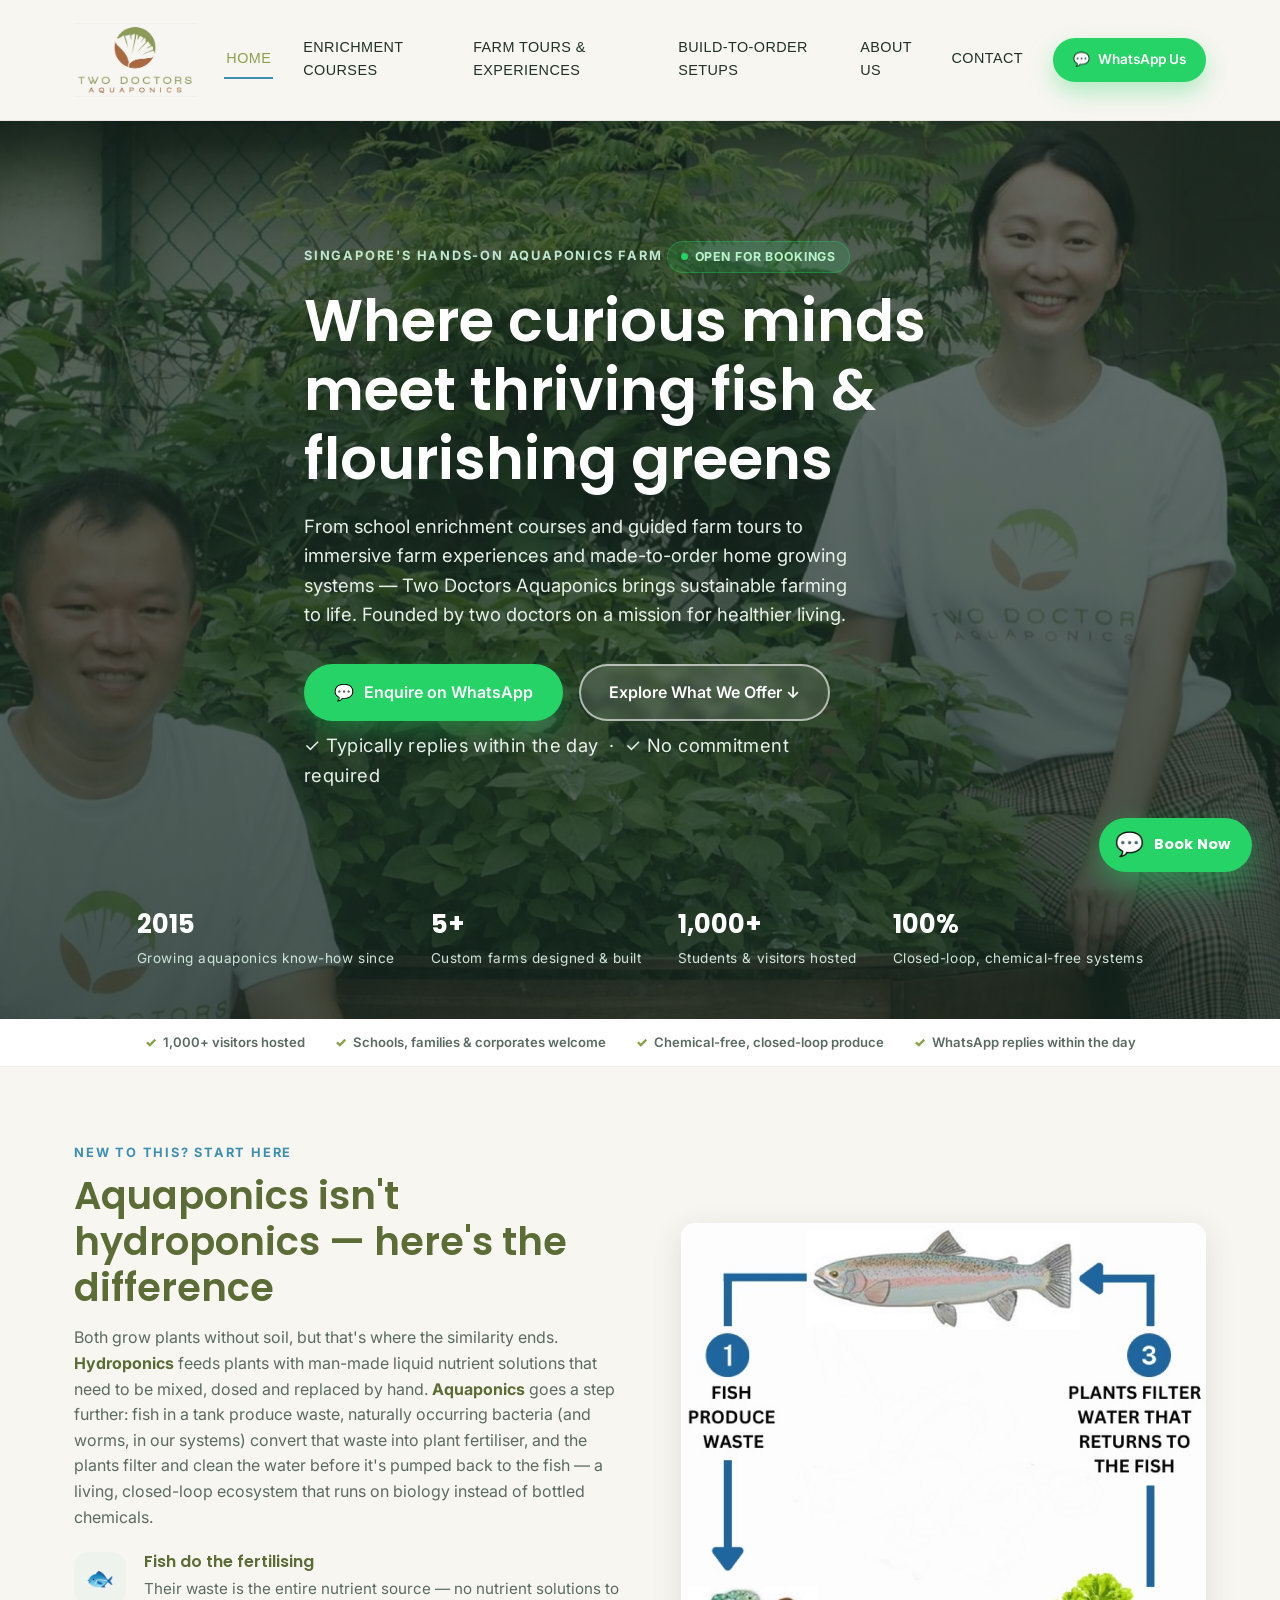
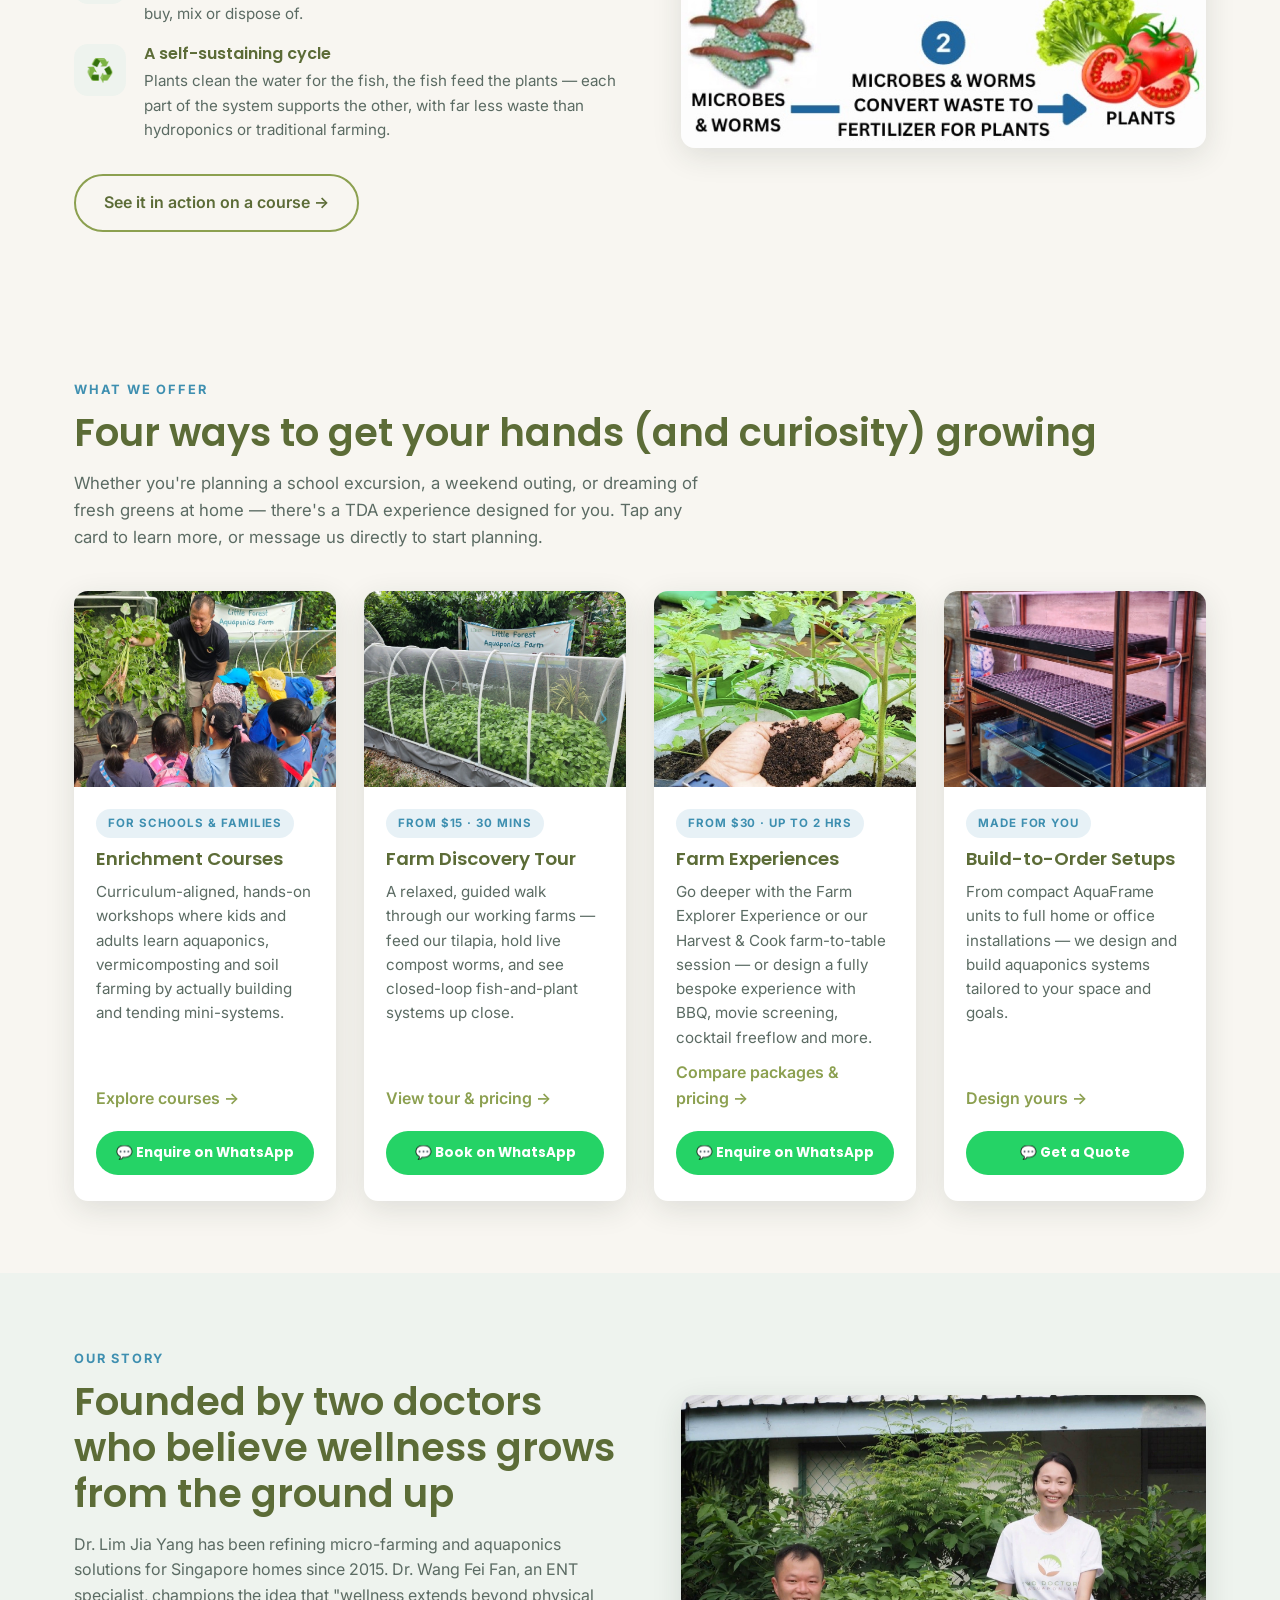
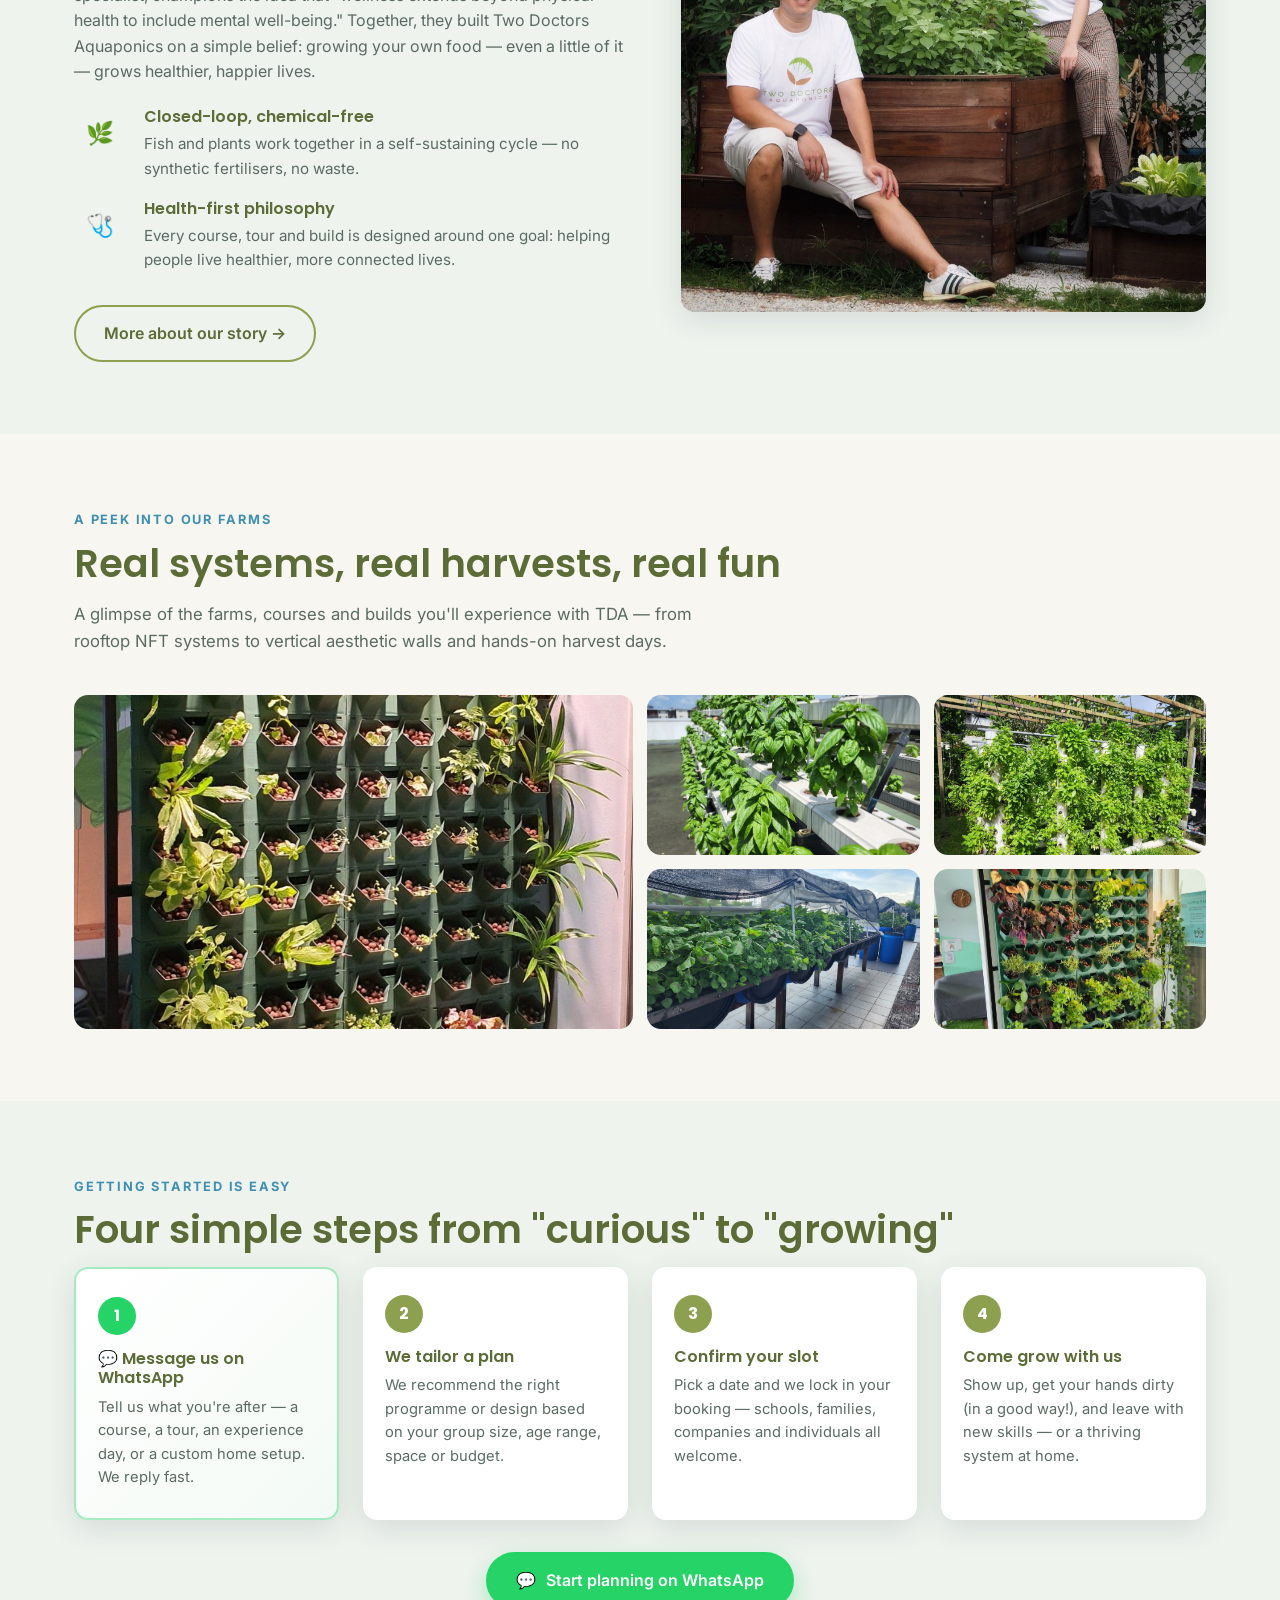
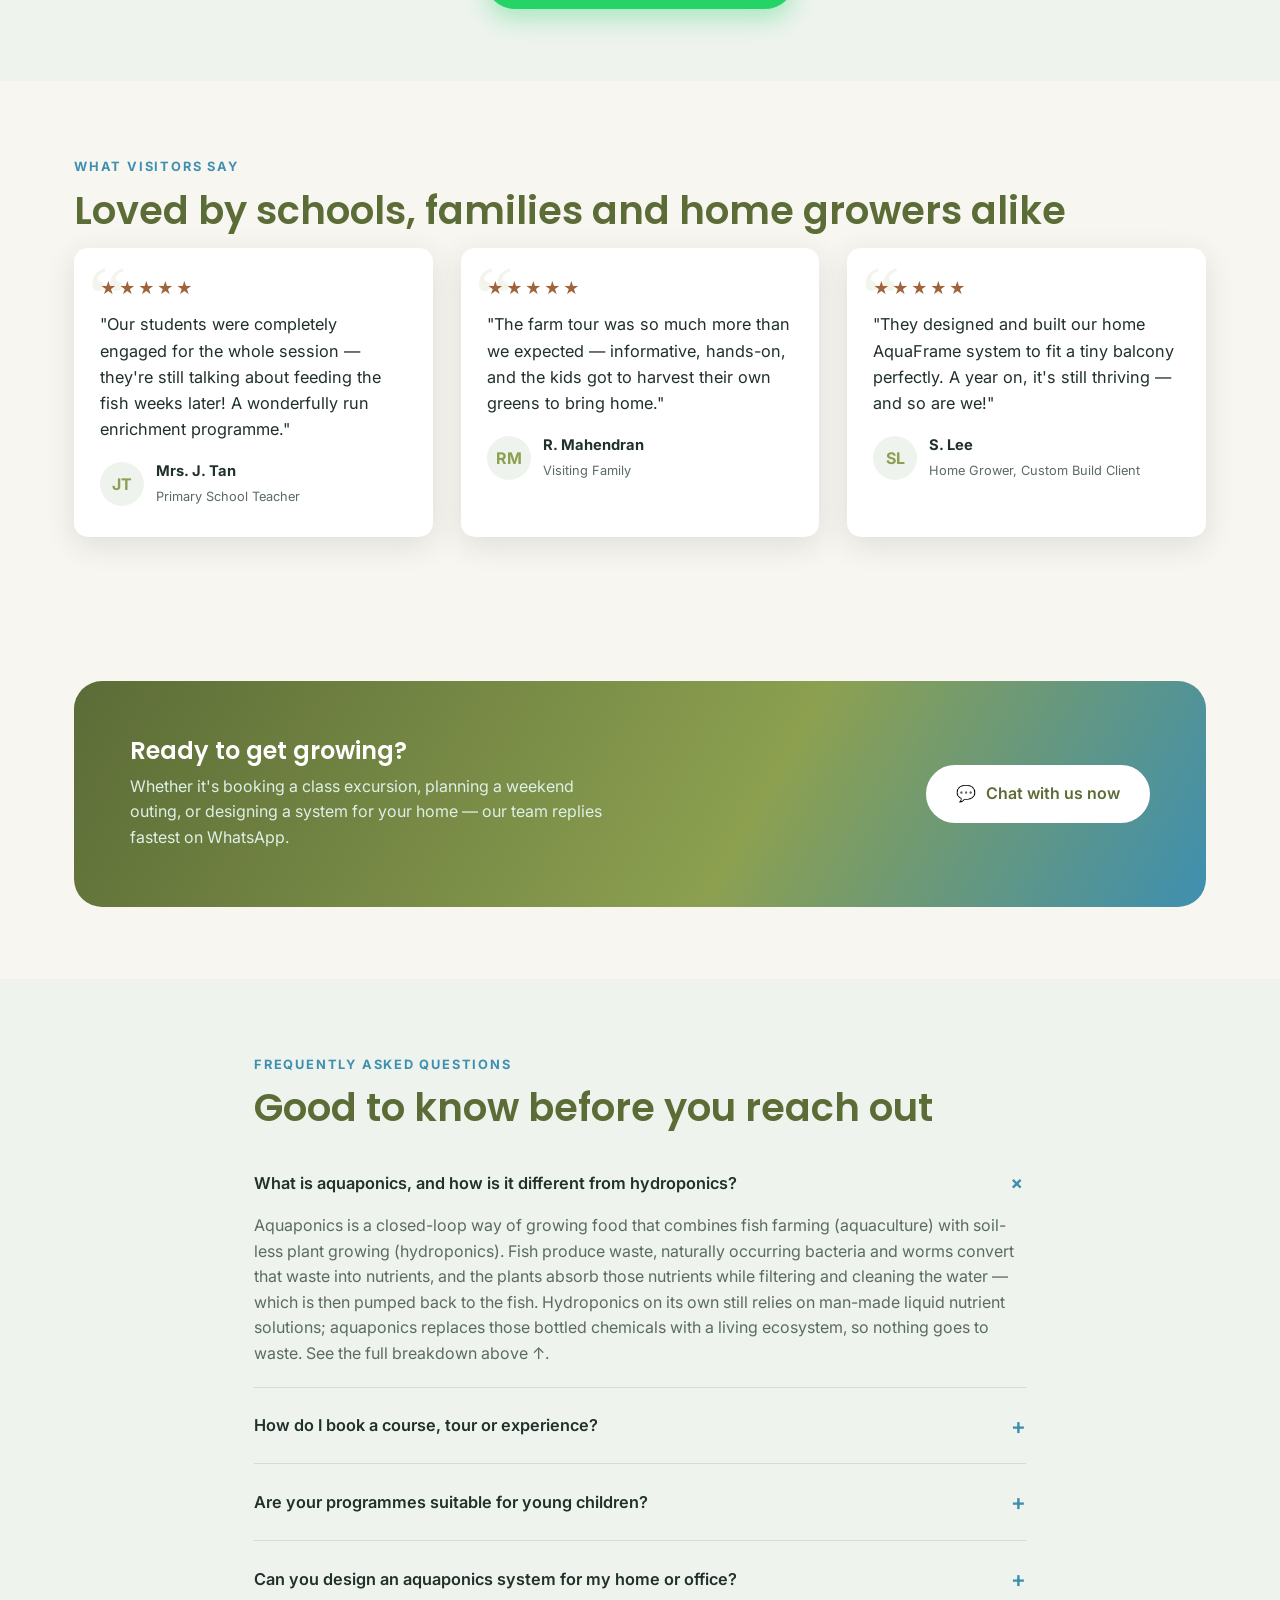
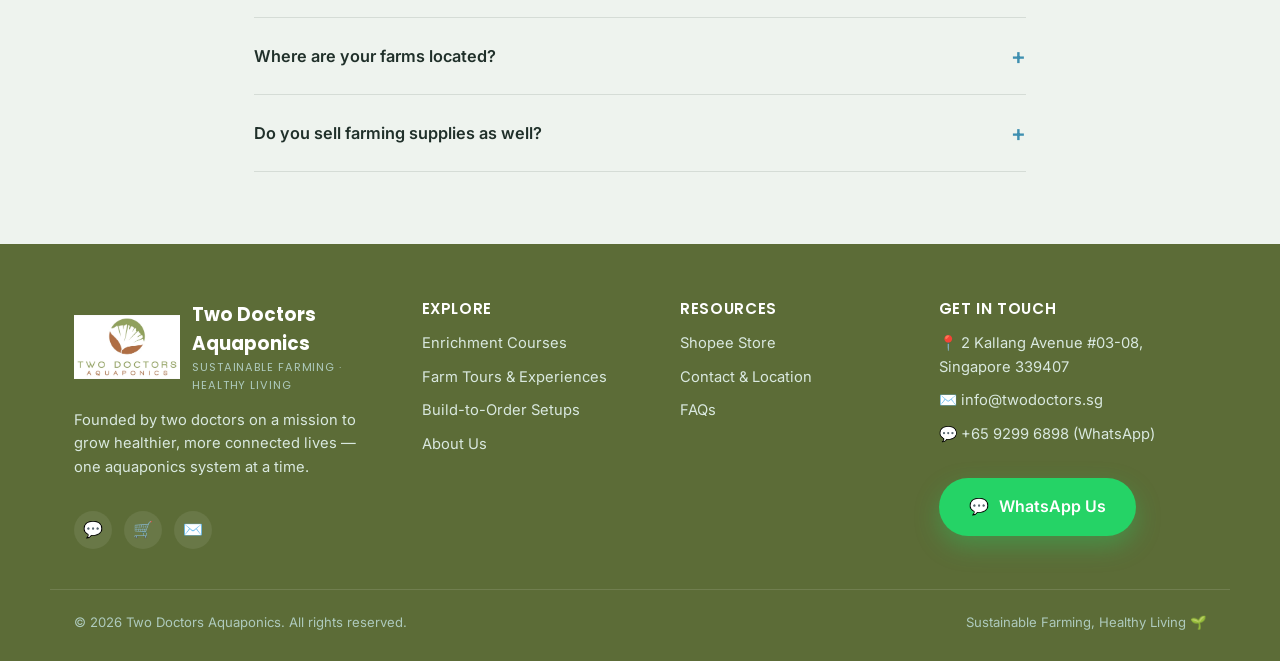
==== commit bdcc20da: "Rebrand custom package as bespoke Customised Experience Package Removes the rigid 'full-day' framing" ====
--- a/index.html
+++ b/index.html
@@ -172,7 +172,7 @@
           <div class="card-body">
             <span class="card-tag">From $30 · Up To 2 Hrs</span>
             <h3>Farm Experiences</h3>
-            <p>Go deeper with the Farm Explorer Experience or our Harvest &amp; Cook farm-to-table session — then round it off at our sheltered BBQ pavilion.</p>
+            <p>Go deeper with the Farm Explorer Experience or our Harvest &amp; Cook farm-to-table session — or design a fully bespoke experience with BBQ, movie screening, cocktail freeflow and more.</p>
             <a class="card-link" href="farm-tours-experiences.html#packages">Compare packages &amp; pricing →</a>
             <a class="card-wa-btn" href="https://wa.me/6592996898?text=Hi%20TDA%2C%20I%27d%20like%20to%20know%20more%20about%20your%20farm%20experiences%20and%20pricing.%20Group%20size%3A%20___%2C%20Preferred%20date%3A%20___" data-wa-label="experiences_card_wa" target="_blank" rel="noopener">💬 Enquire on WhatsApp</a>
           </div>
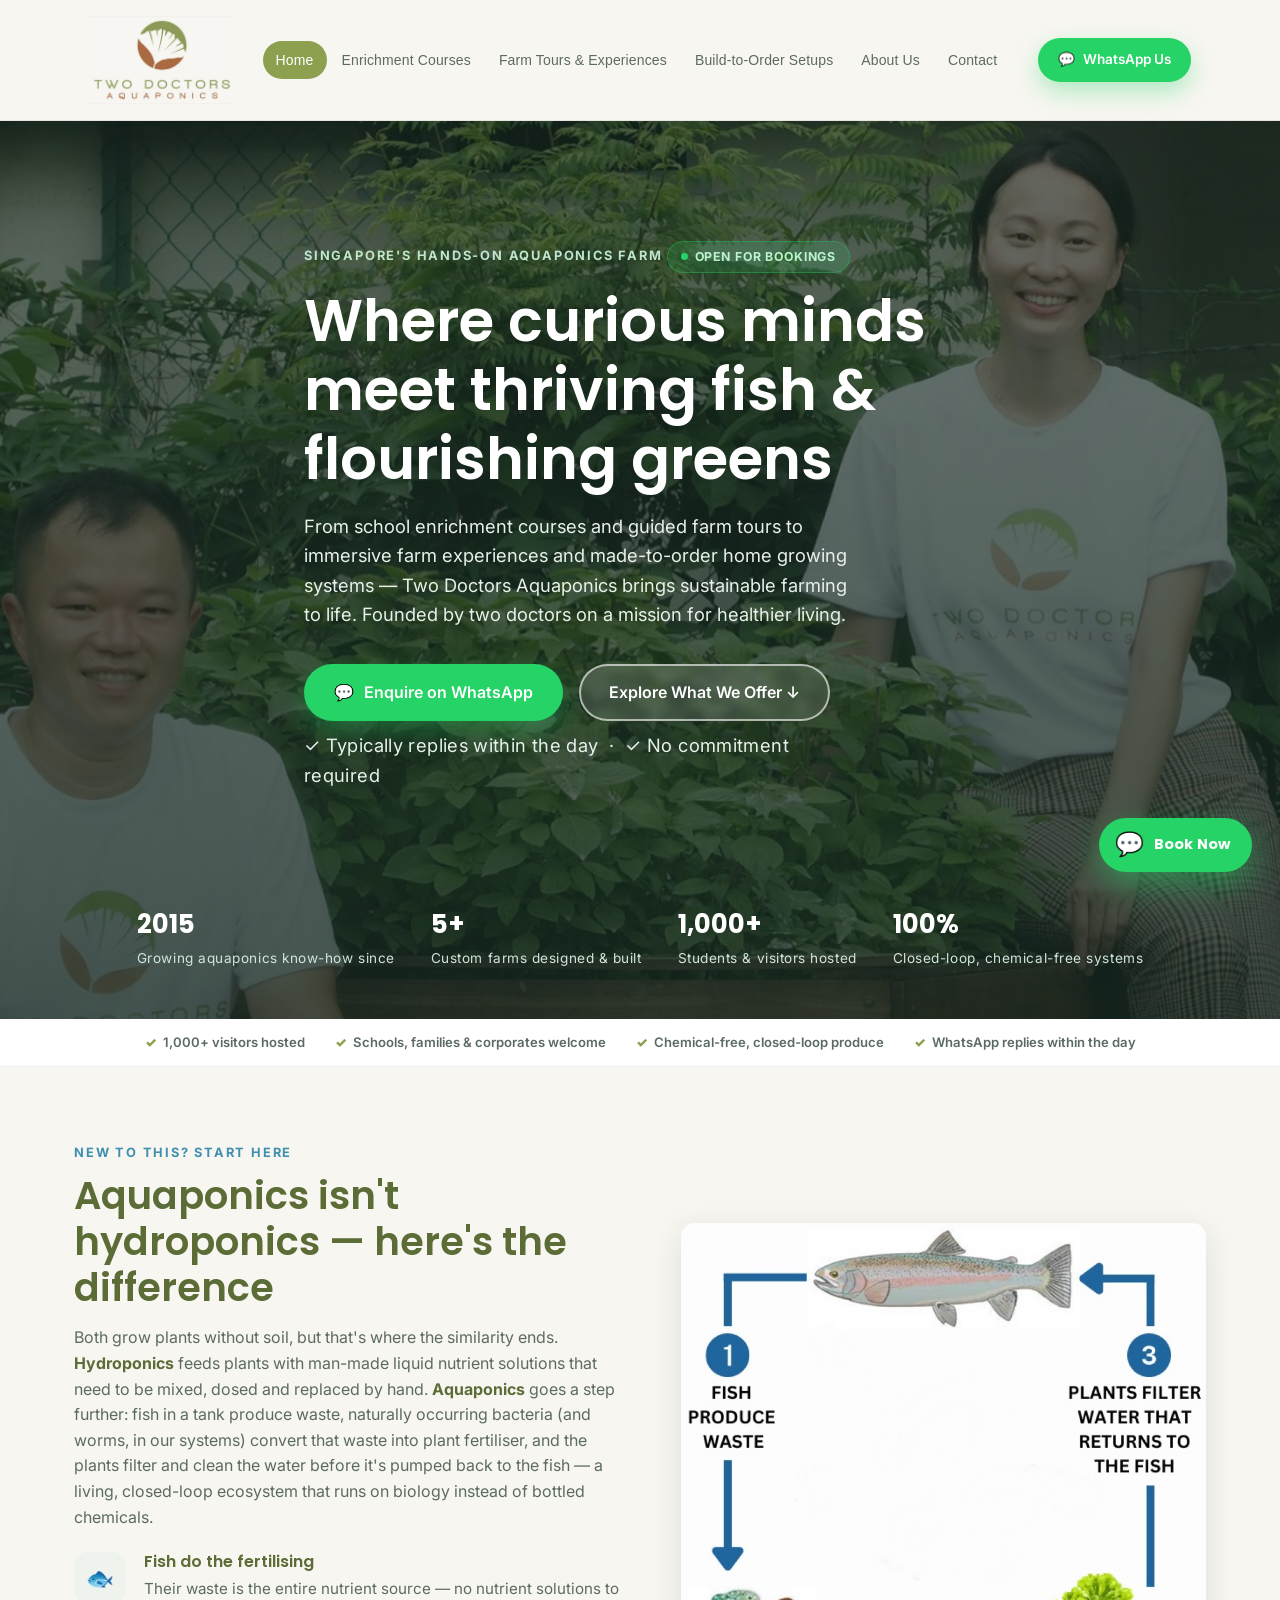
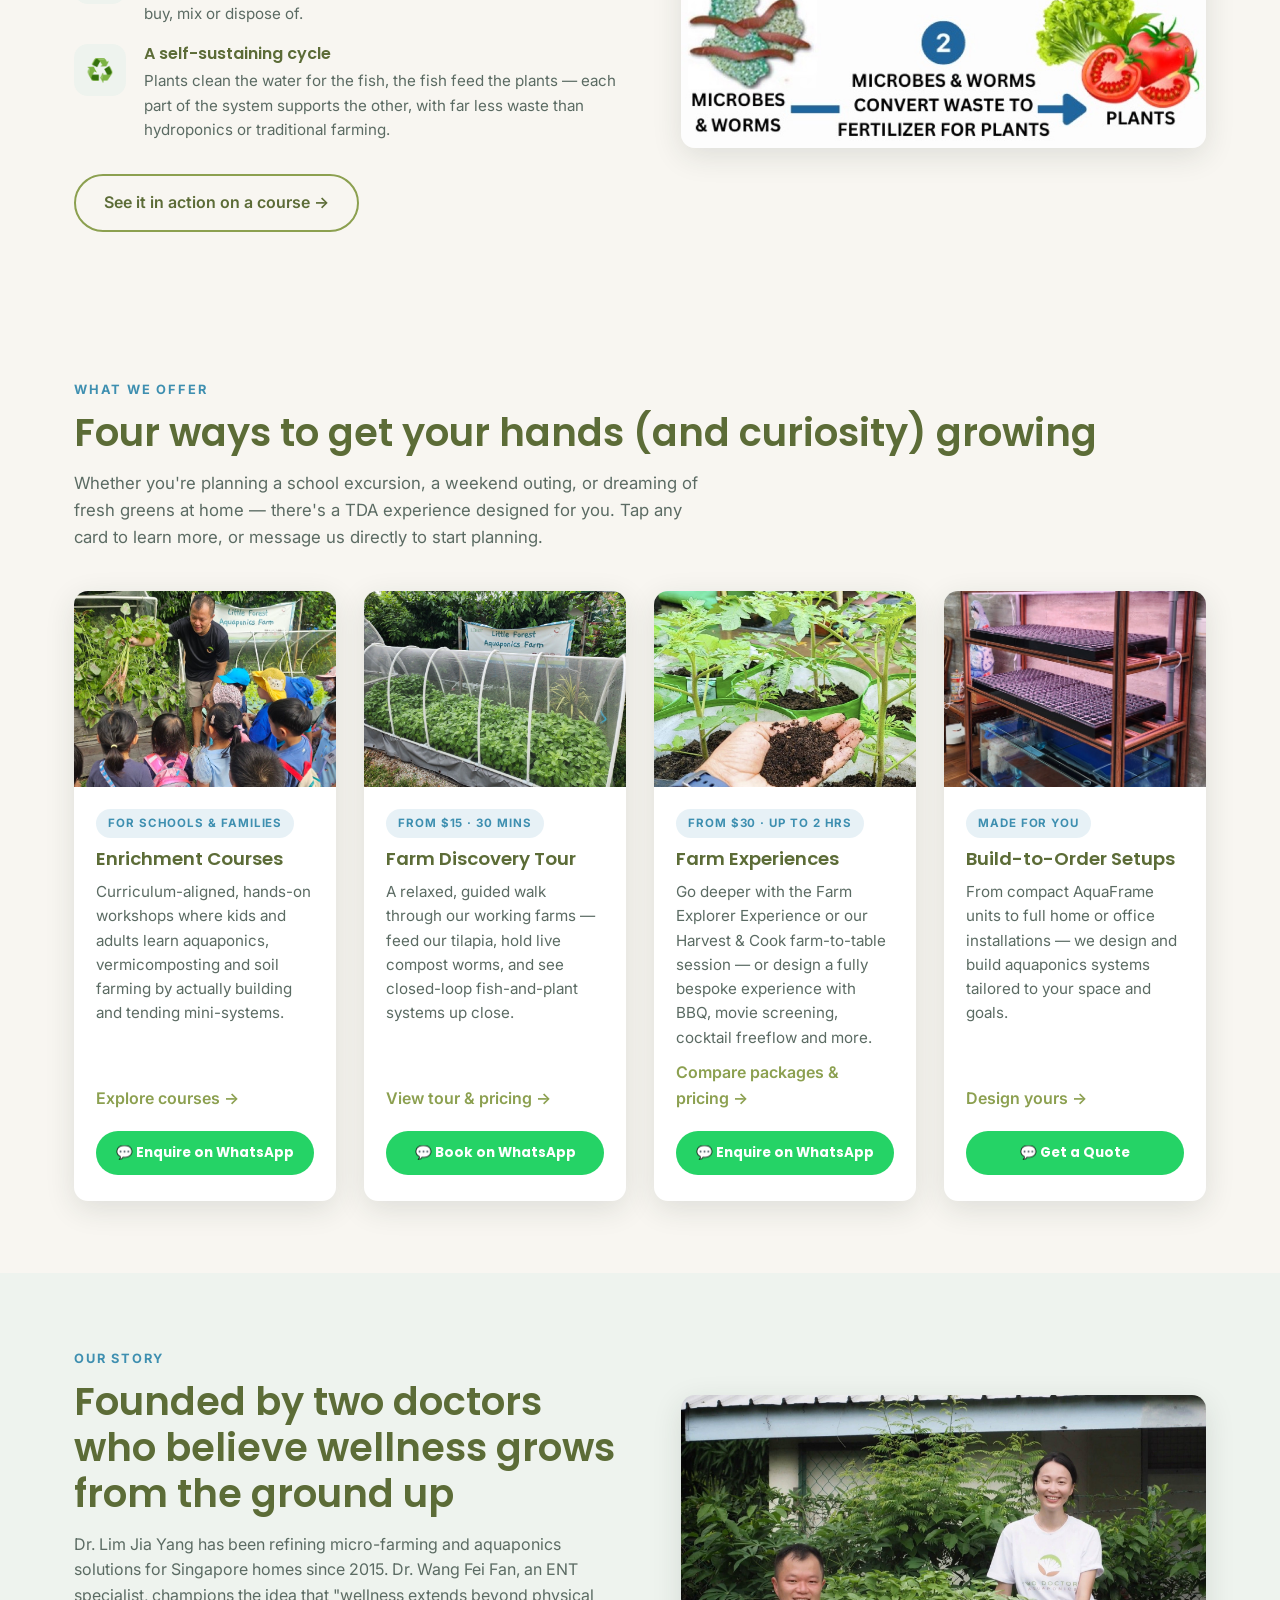
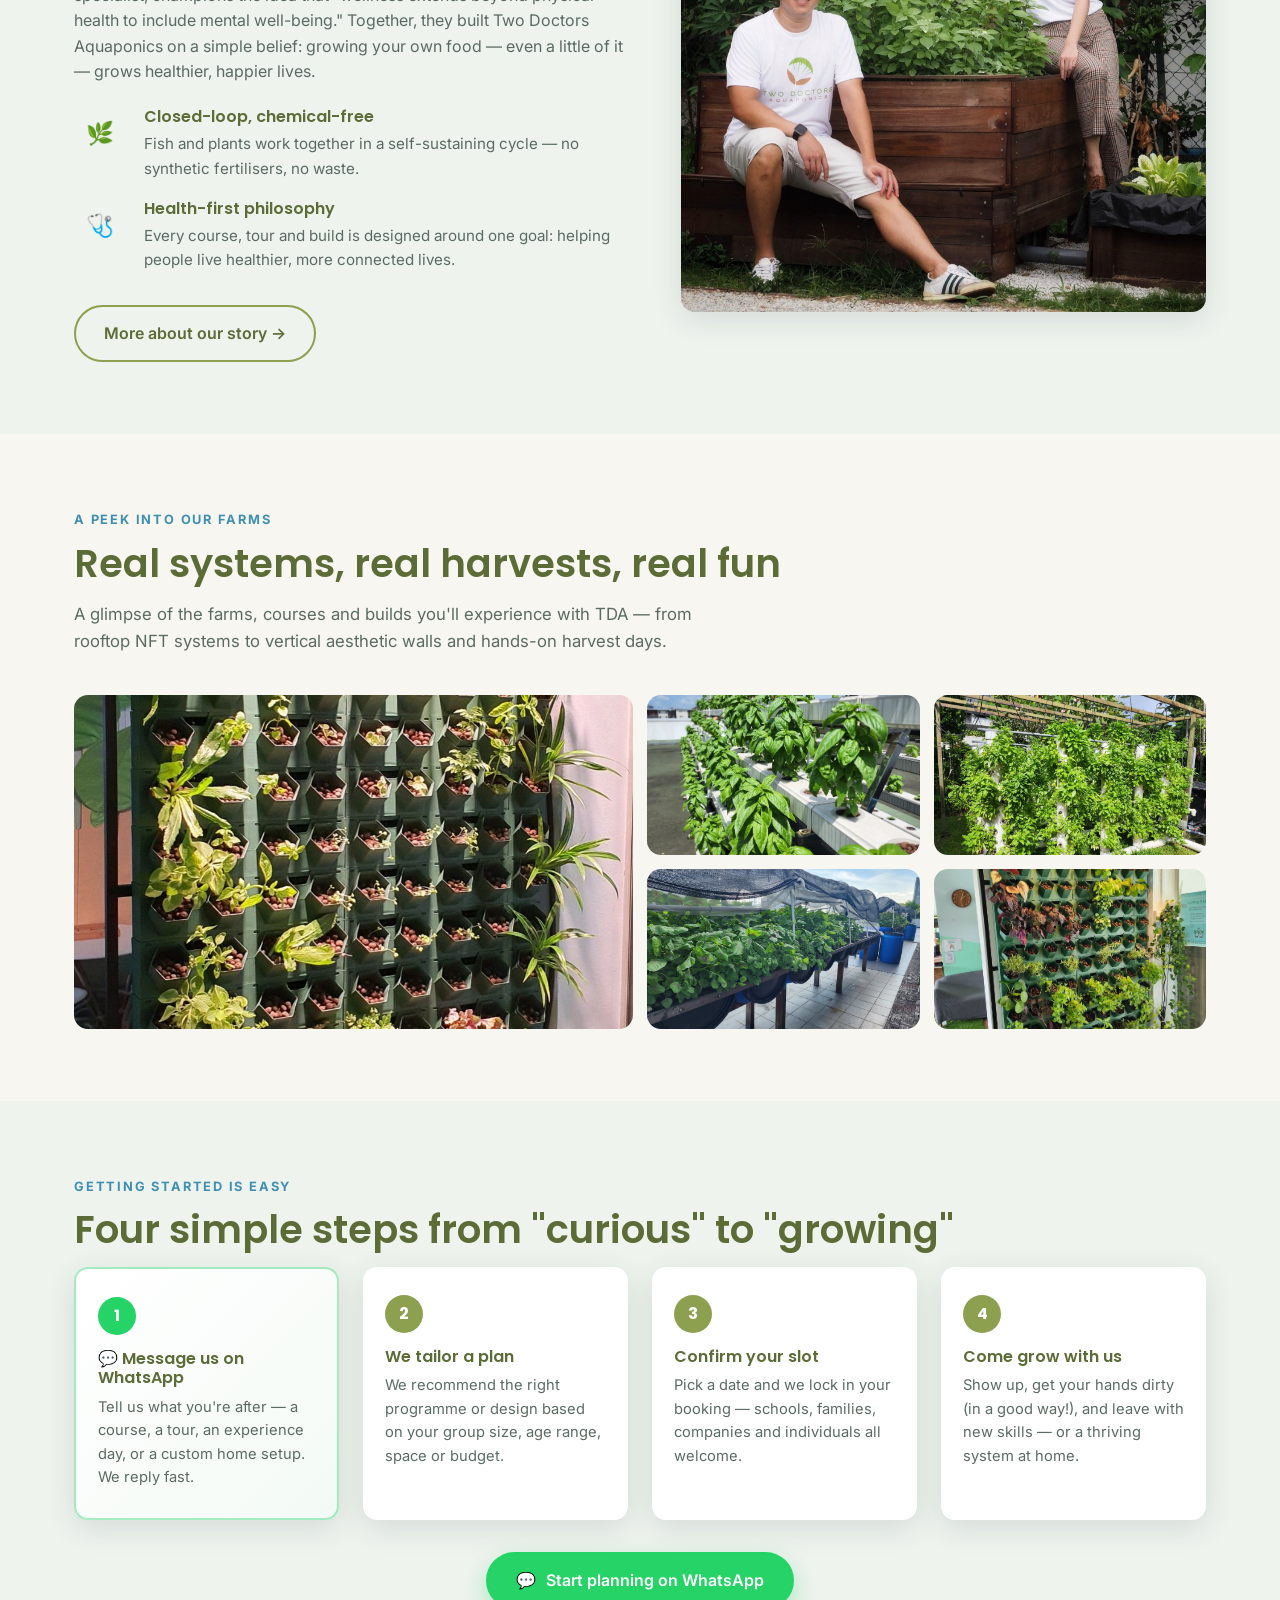
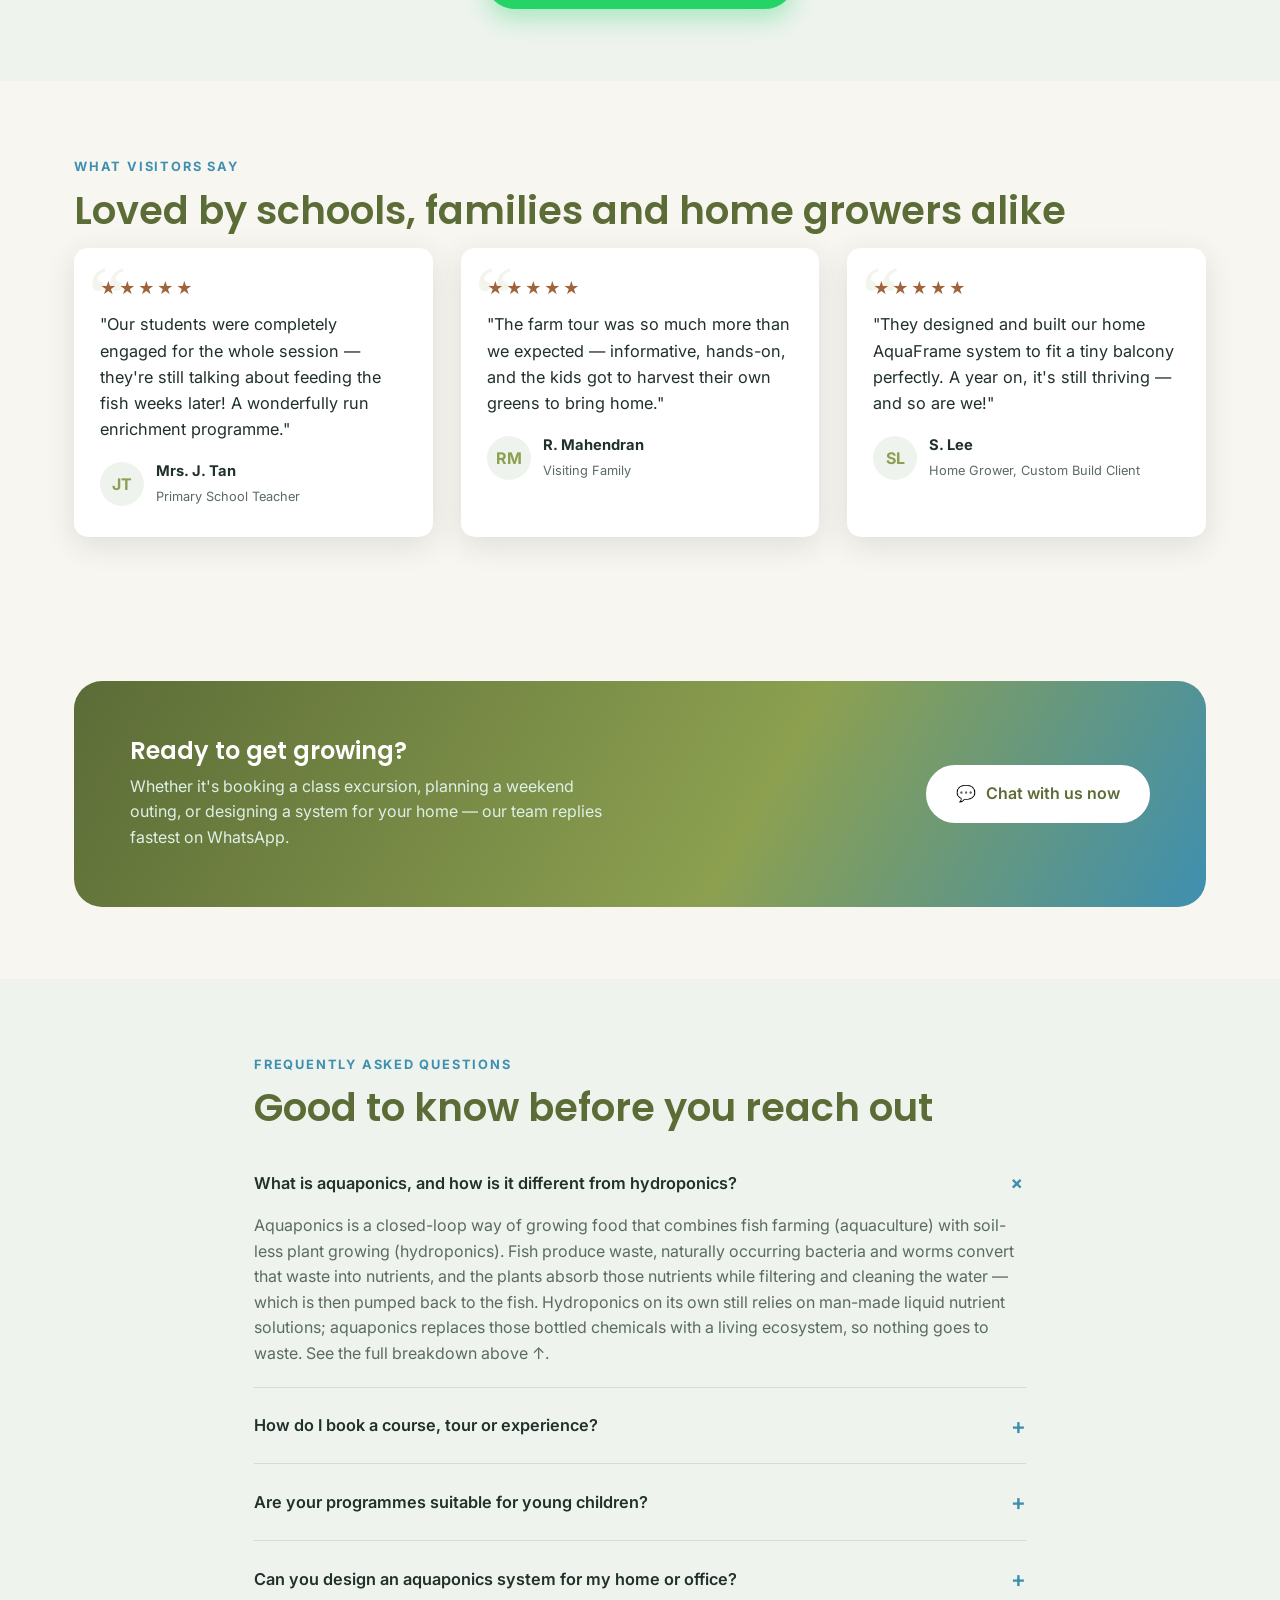
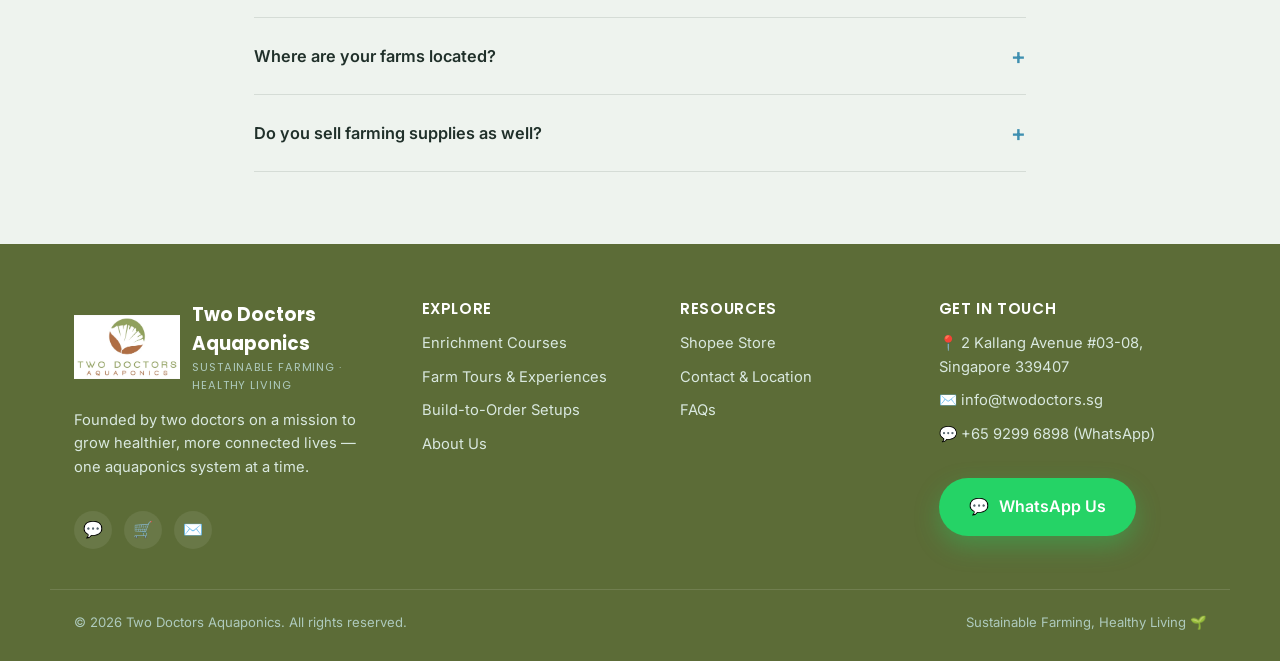
==== commit bcf63a15: "Redesign navigation: pill-style links, CSS hamburger, animated X close Replaces uppercase underline-" ====
--- a/index.html
+++ b/index.html
@@ -60,7 +60,7 @@
       <a href="index.html" class="brand">
         <img class="brand-logo" src="images/logo.jpg" alt="Two Doctors Aquaponics logo" />
             </a>
-      <button class="nav-toggle" aria-label="Toggle navigation" aria-expanded="false">☰</button>
+      <button class="nav-toggle" aria-label="Toggle navigation" aria-expanded="false"><span></span><span></span><span></span></button>
       <div class="nav-links">
         <a href="index.html">Home</a>
         <a href="enrichment-courses.html">Enrichment Courses</a>
--- a/css/styles.css
+++ b/css/styles.css
@@ -146,19 +146,44 @@
 .nav-links {
   display: flex;
   align-items: center;
-  gap: 28px;
+  gap: 2px;
   font-family: var(--font-heading);
   font-weight: 500;
-  font-size: 0.9rem;
-  letter-spacing: 0.03em;
-  text-transform: uppercase;
-}
-.nav-links a { padding: 6px 2px; border-bottom: 2px solid transparent; transition: border-color 0.15s ease, color 0.15s ease; }
-.nav-links a:hover, .nav-links a.active { color: var(--color-primary); border-bottom-color: var(--color-secondary); }
-
-.nav-cta { display: flex; align-items: center; gap: 16px; }
+  font-size: 0.875rem;
+  letter-spacing: 0.01em;
+}
+.nav-links a {
+  padding: 8px 13px;
+  border-radius: 999px;
+  border-bottom: none;
+  color: var(--color-muted);
+  transition: background 0.18s ease, color 0.18s ease;
+  white-space: nowrap;
+}
+.nav-links a:hover { background: var(--color-bg-alt); color: var(--color-primary-dark); border-bottom-color: transparent; }
+.nav-links a.active { background: var(--color-primary); color: var(--color-white); border-bottom-color: transparent; }
+
+.nav-cta { display: flex; align-items: center; gap: 12px; }
 .nav-cta .btn { padding: 9px 18px; font-size: 0.85rem; gap: 8px; white-space: nowrap; }
-.nav-toggle { display: none; background: none; border: none; font-size: 1.6rem; cursor: pointer; color: var(--color-primary-dark); }
+
+/* Hamburger toggle — pill shape, CSS lines */
+.nav-toggle {
+  display: none;
+  flex-direction: column; justify-content: center; align-items: center; gap: 5px;
+  width: 42px; height: 42px; border-radius: 999px;
+  background: var(--color-bg-alt); border: none; cursor: pointer;
+  transition: background 0.18s ease;
+  flex-shrink: 0;
+}
+.nav-toggle:hover { background: rgba(140,160,80,0.18); }
+.nav-toggle span {
+  display: block; width: 18px; height: 2px;
+  background: var(--color-primary-dark); border-radius: 2px;
+  transition: transform 0.22s ease, opacity 0.22s ease;
+}
+.nav-toggle.open span:nth-child(1) { transform: translateY(7px) rotate(45deg); }
+.nav-toggle.open span:nth-child(2) { opacity: 0; }
+.nav-toggle.open span:nth-child(3) { transform: translateY(-7px) rotate(-45deg); }
 
 @media (max-width: 880px) {
   .nav-links {
@@ -166,14 +191,23 @@
     top: 100%; left: 0; right: 0;
     background: var(--color-white);
     flex-direction: column;
-    align-items: flex-start;
-    padding: 18px 24px;
-    gap: 14px;
-    box-shadow: var(--shadow-soft);
+    align-items: stretch;
+    padding: 10px 14px 16px;
+    gap: 2px;
+    box-shadow: 0 16px 40px rgba(32,48,42,0.13);
+    border-top: 1px solid rgba(32,48,42,0.06);
     display: none;
   }
   .nav-links.open { display: flex; }
-  .nav-toggle { display: block; }
+  .nav-links a {
+    padding: 11px 16px;
+    border-radius: 12px;
+    color: var(--color-dark);
+    font-size: 0.92rem;
+  }
+  .nav-links a:hover { background: var(--color-bg-alt); color: var(--color-primary-dark); }
+  .nav-links a.active { background: var(--color-primary); color: var(--color-white); }
+  .nav-toggle { display: flex; }
   .nav-cta .btn span.btn-text-full { display: none; }
 }
 
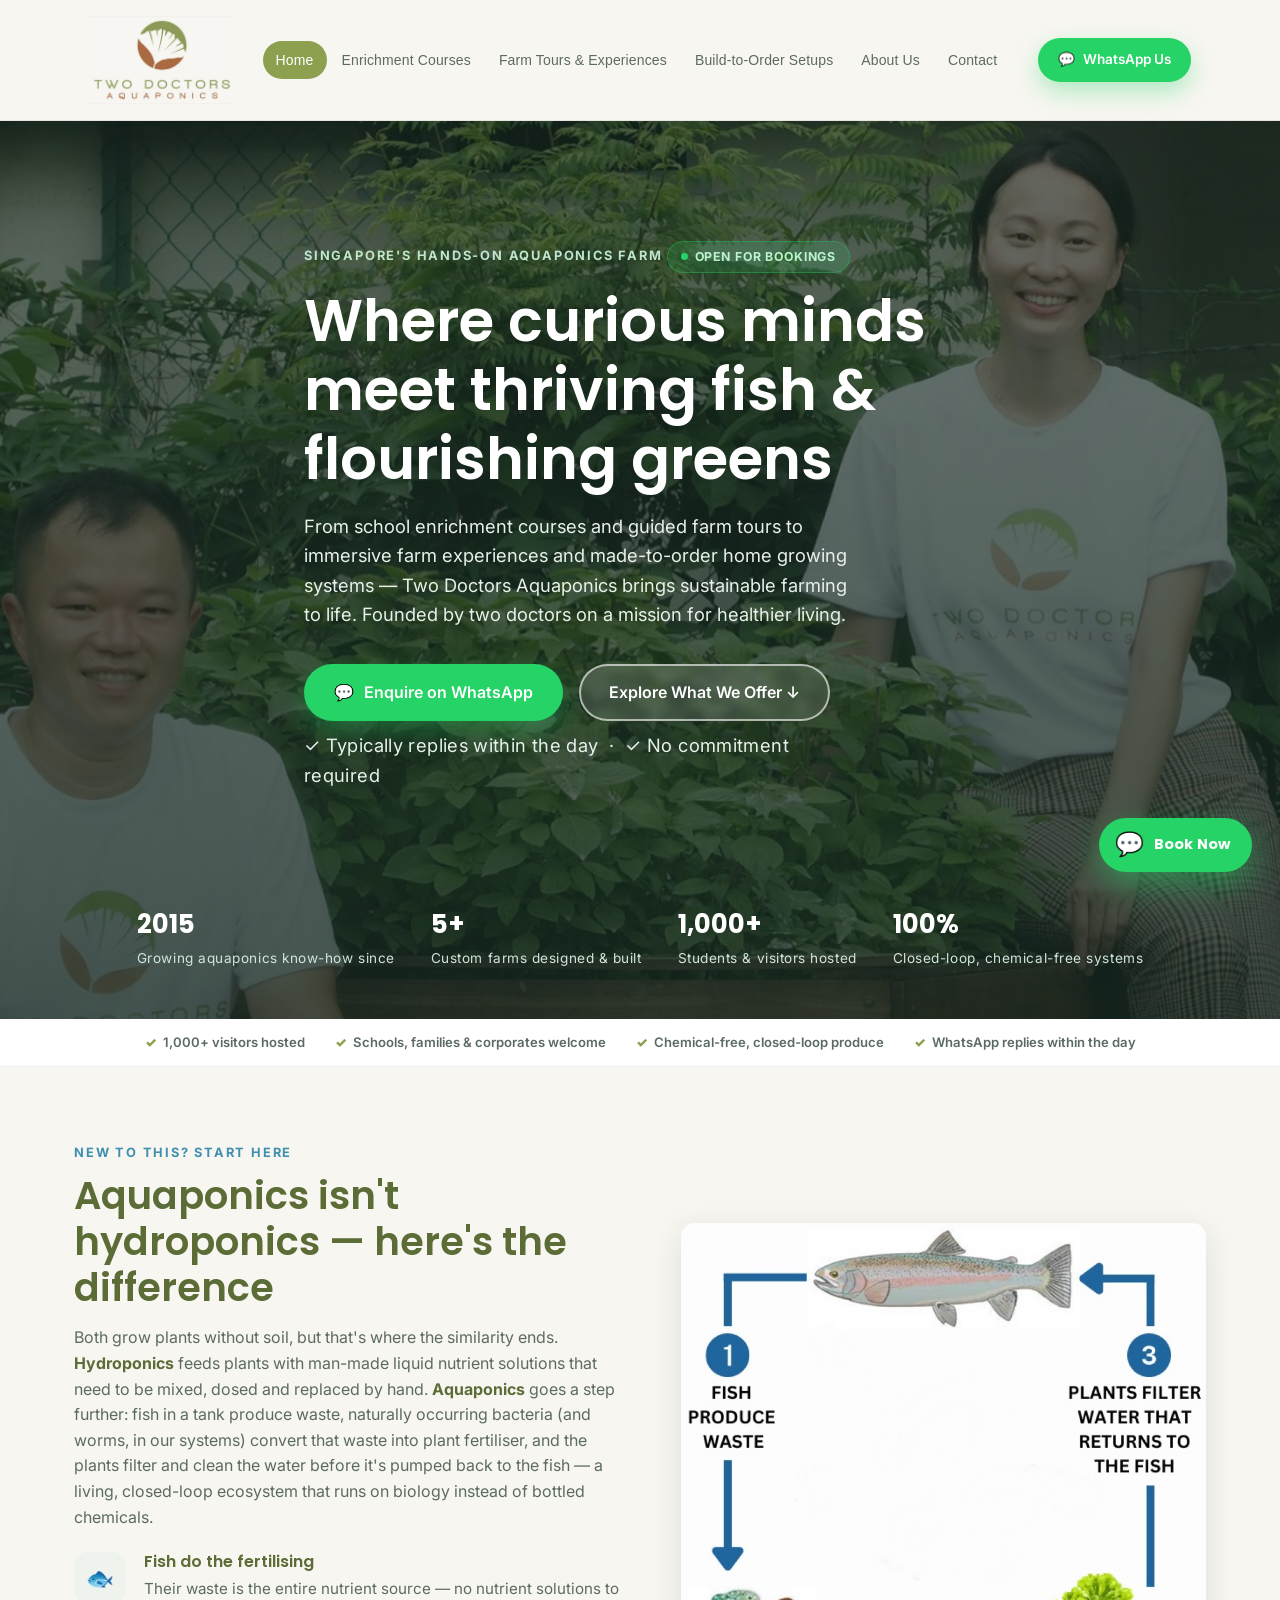
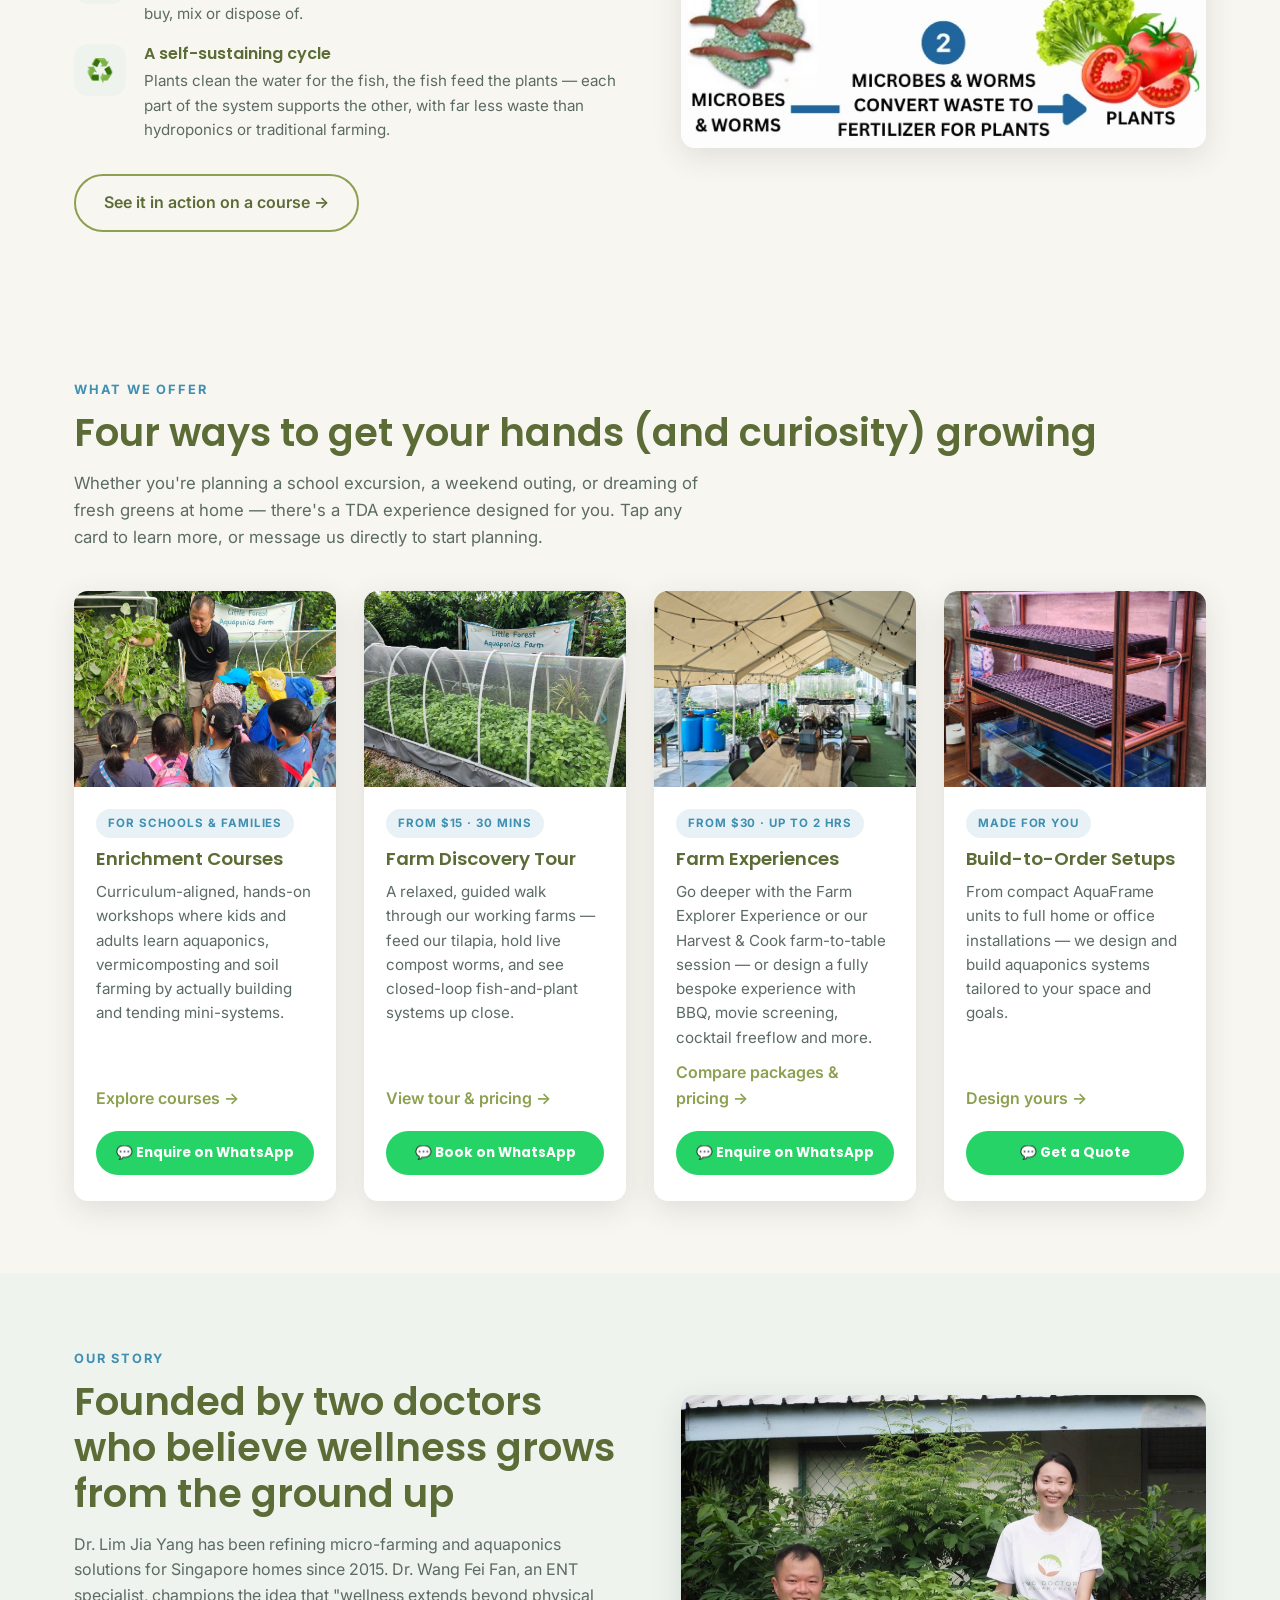
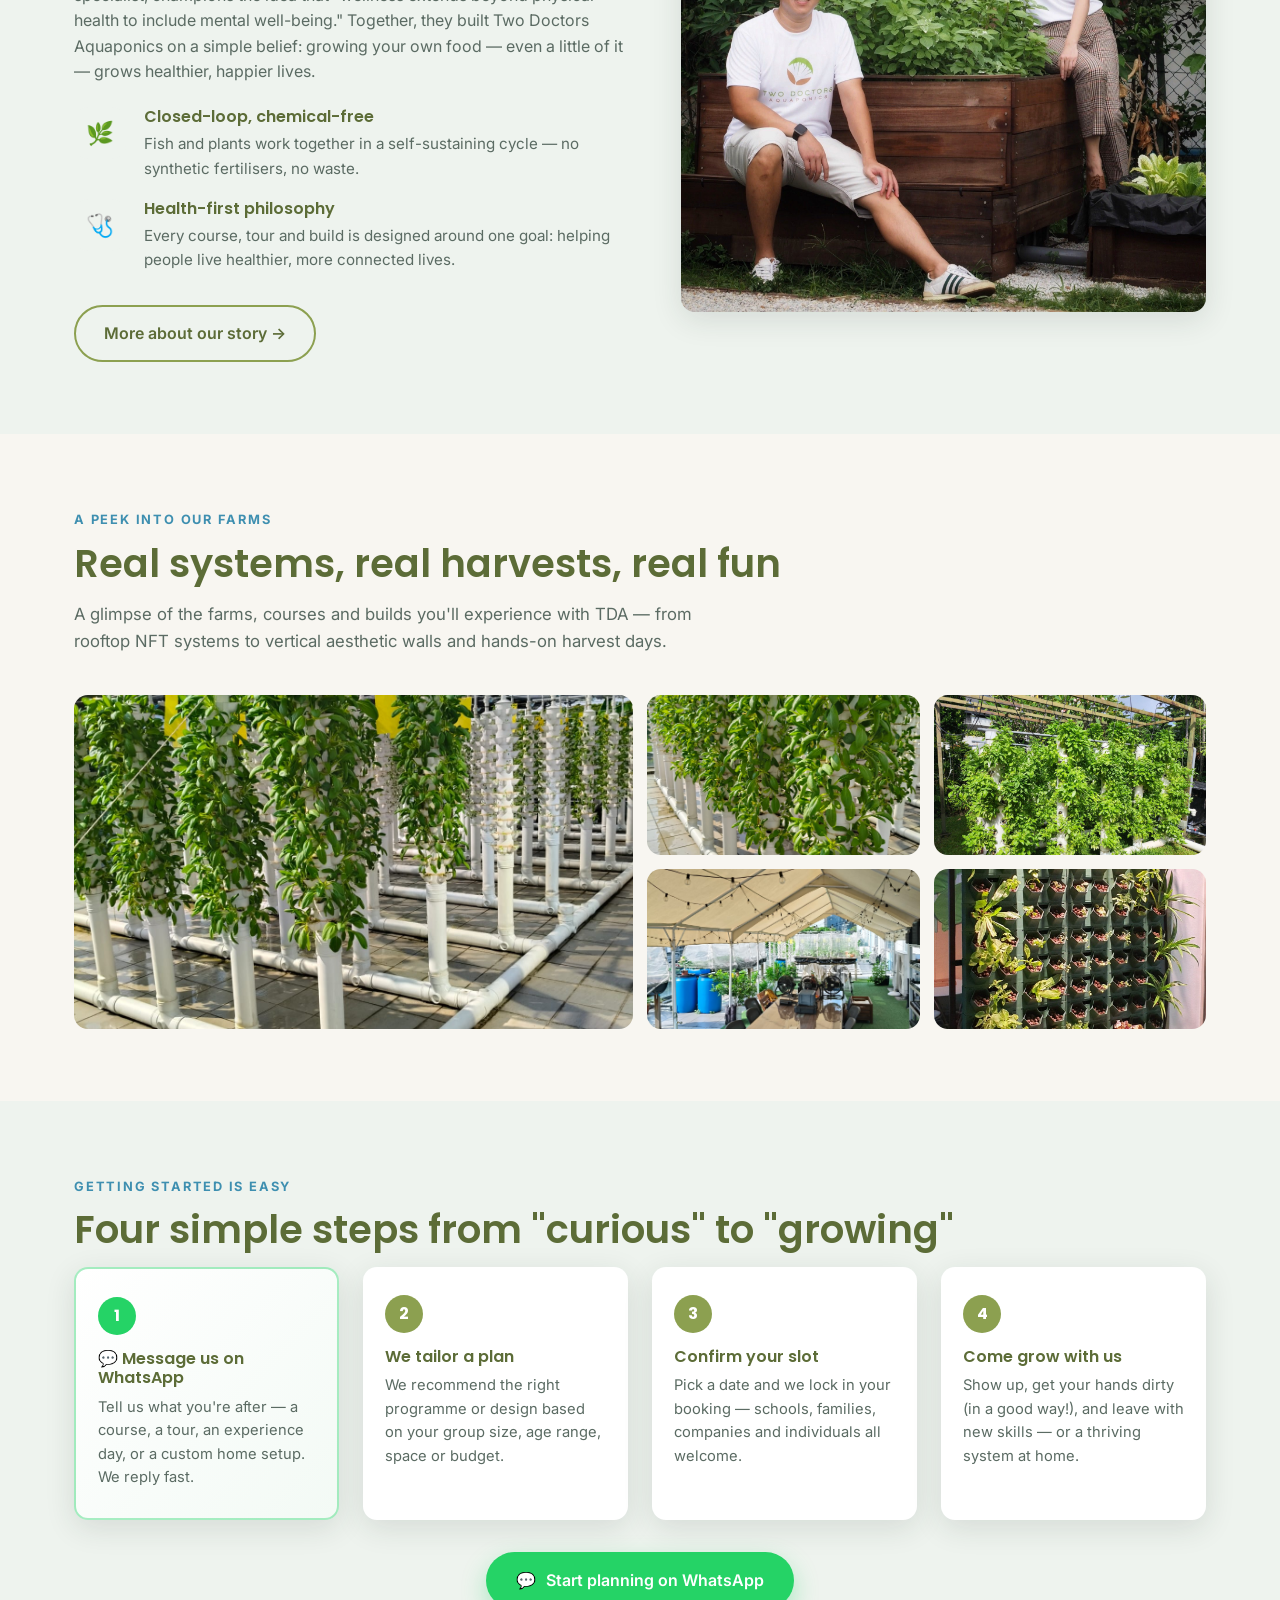
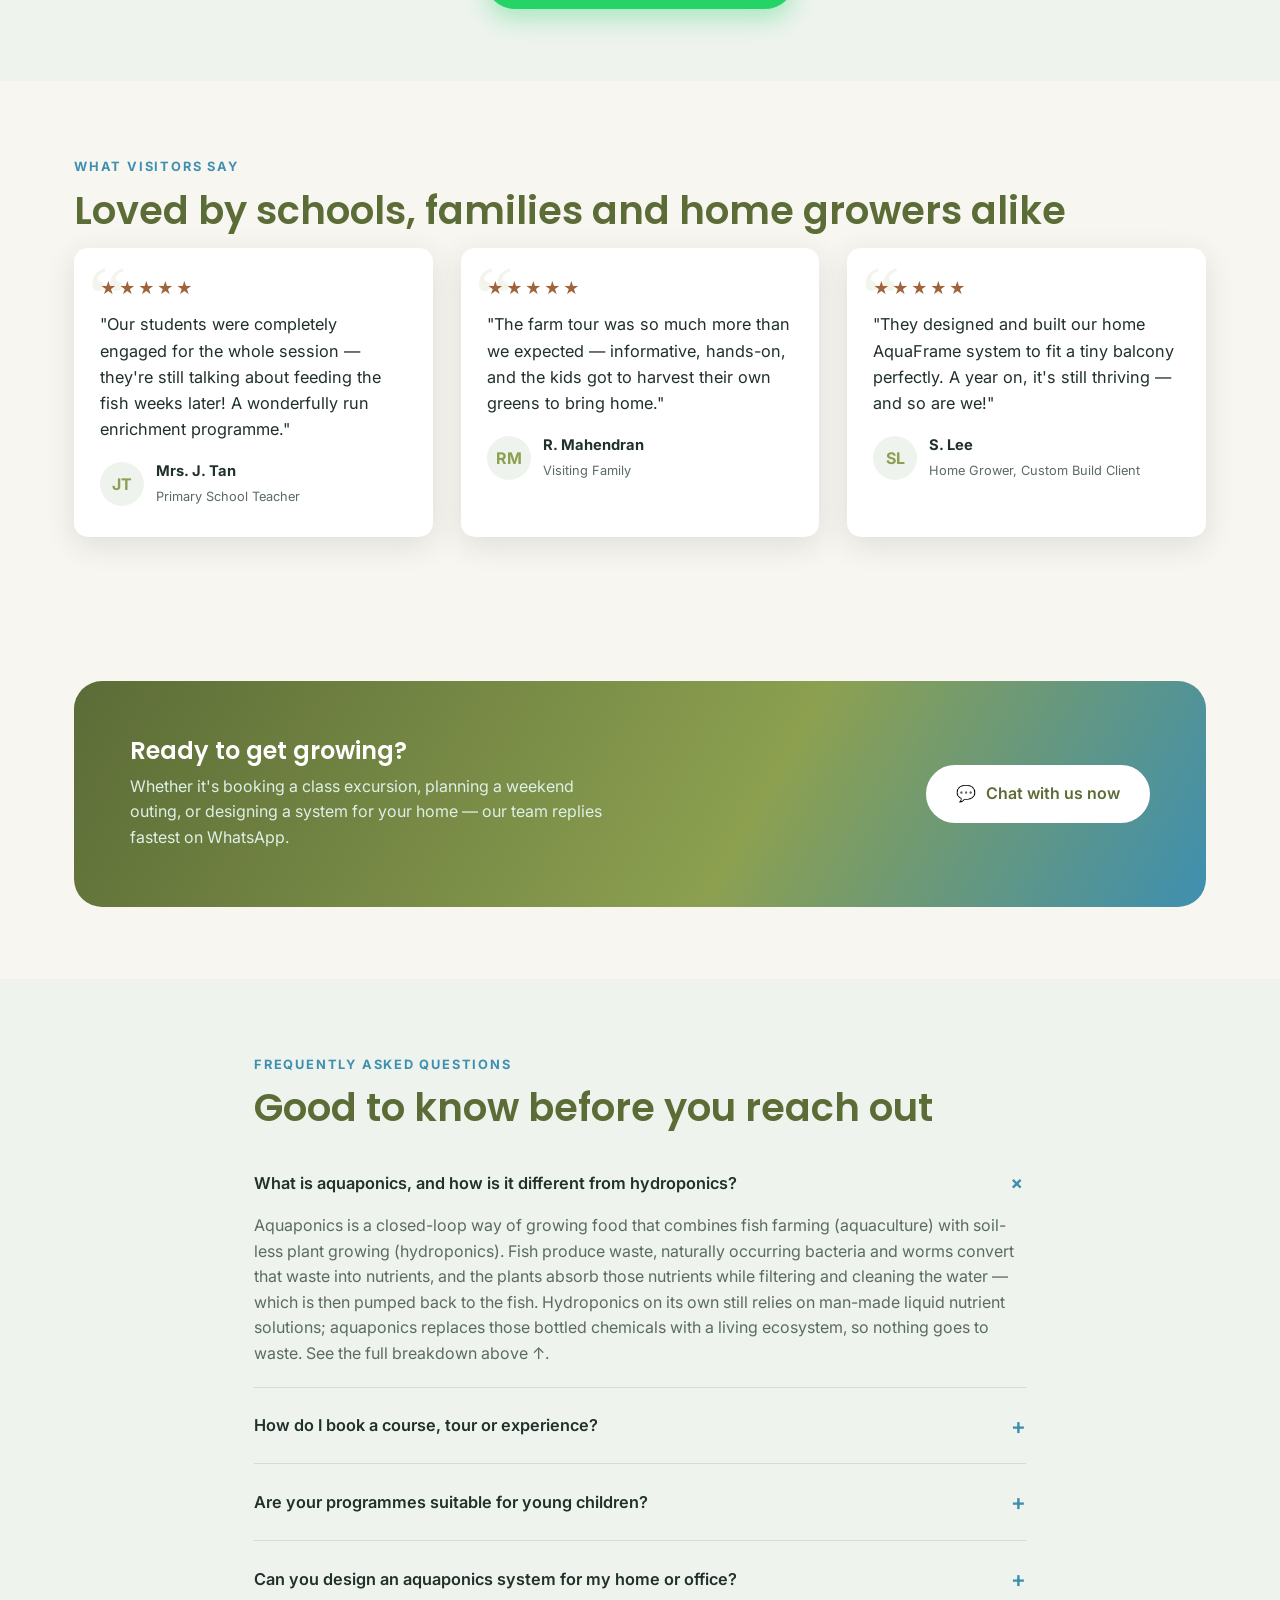
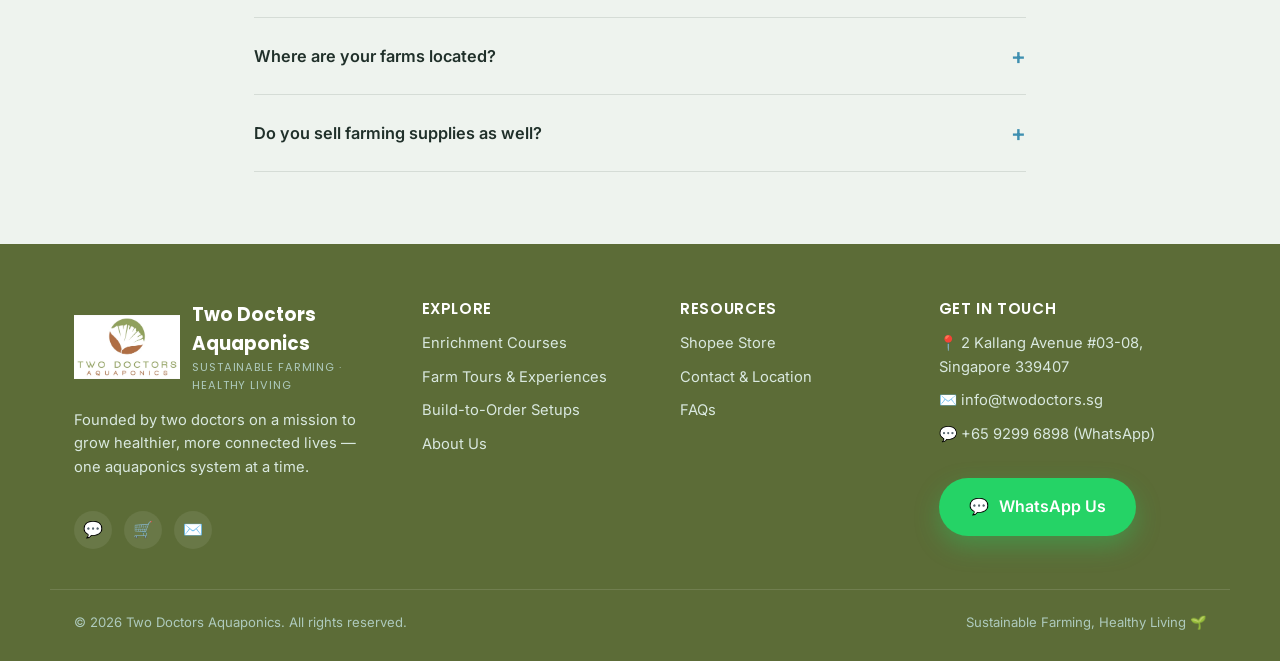
==== commit 7f5c7fdc: "Add Kallang farm photos across site — pavilion, towers, BBQ grill Integrate 5 real photos from the K" ====
--- a/index.html
+++ b/index.html
@@ -52,6 +52,14 @@
     ]
   }
   </script>
+  <!-- Google tag (gtag.js) -->
+  <script async src="https://www.googletagmanager.com/gtag/js?id=G-MBF3VXY082"></script>
+  <script>
+    window.dataLayer = window.dataLayer || [];
+    function gtag(){dataLayer.push(arguments);}
+    gtag('js', new Date());
+    gtag('config', 'G-MBF3VXY082');
+  </script>
 </head>
 <body>
 
@@ -168,7 +176,7 @@
         </article>
 
         <article class="card reveal">
-          <div class="card-img"><img src="images/sustainable-supplies.jpg" alt="A hand holding nutrient-rich compost beside young seedlings — the kind of hands-on moment guests enjoy on a farm experience" loading="lazy" /></div>
+          <div class="card-img"><img src="images/kallang-pavilion.jpg" alt="The sheltered BBQ pavilion at our Kallang farm with string lights and a long communal table — the setting for our bespoke farm experiences" loading="lazy" /></div>
           <div class="card-body">
             <span class="card-tag">From $30 · Up To 2 Hrs</span>
             <h3>Farm Experiences</h3>
@@ -224,11 +232,11 @@
       <h2 class="section-title">Real systems, real harvests, real fun</h2>
       <p class="section-subtitle">A glimpse of the farms, courses and builds you'll experience with TDA — from rooftop NFT systems to vertical aesthetic walls and hands-on harvest days.</p>
       <div class="gallery">
-        <img class="span-2" src="images/aesthetic-design.jpg" alt="Indoor aquaponics aesthetic wall with over a hundred planting pockets and a fish tank base" loading="lazy" />
-        <img src="images/farm-1.jpg" alt="Rows of basil thriving in a vertical rooftop aquaponics tower" loading="lazy" />
+        <img class="span-2" src="images/kallang-farm-wide.jpg" alt="Wide view of the vertical aquaponics tower farm at our Kallang location, with rows of lush growing towers under shade netting" loading="lazy" />
+        <img src="images/kallang-towers-closeup.jpg" alt="Close-up of thriving vertical aquaponics towers with dense green foliage at our Kallang farm" loading="lazy" />
         <img src="images/farm-3.jpg" alt="A vertical aquaponics tower covered in lush greenery" loading="lazy" />
-        <img src="images/farm-5.jpg" alt="A rooftop NFT aquaponics system shaded with netting, overlooking the city" loading="lazy" />
-        <img src="images/farm-4.jpg" alt="Raised media beds with an auto-siphon system growing leafy greens beside a fish tank" loading="lazy" />
+        <img src="images/kallang-pavilion.jpg" alt="The sheltered BBQ pavilion at our Kallang farm with string lights and a communal dining table" loading="lazy" />
+        <img src="images/aesthetic-design.jpg" alt="Indoor aquaponics aesthetic wall with over a hundred planting pockets and a fish tank base" loading="lazy" />
       </div>
     </div>
   </section>
